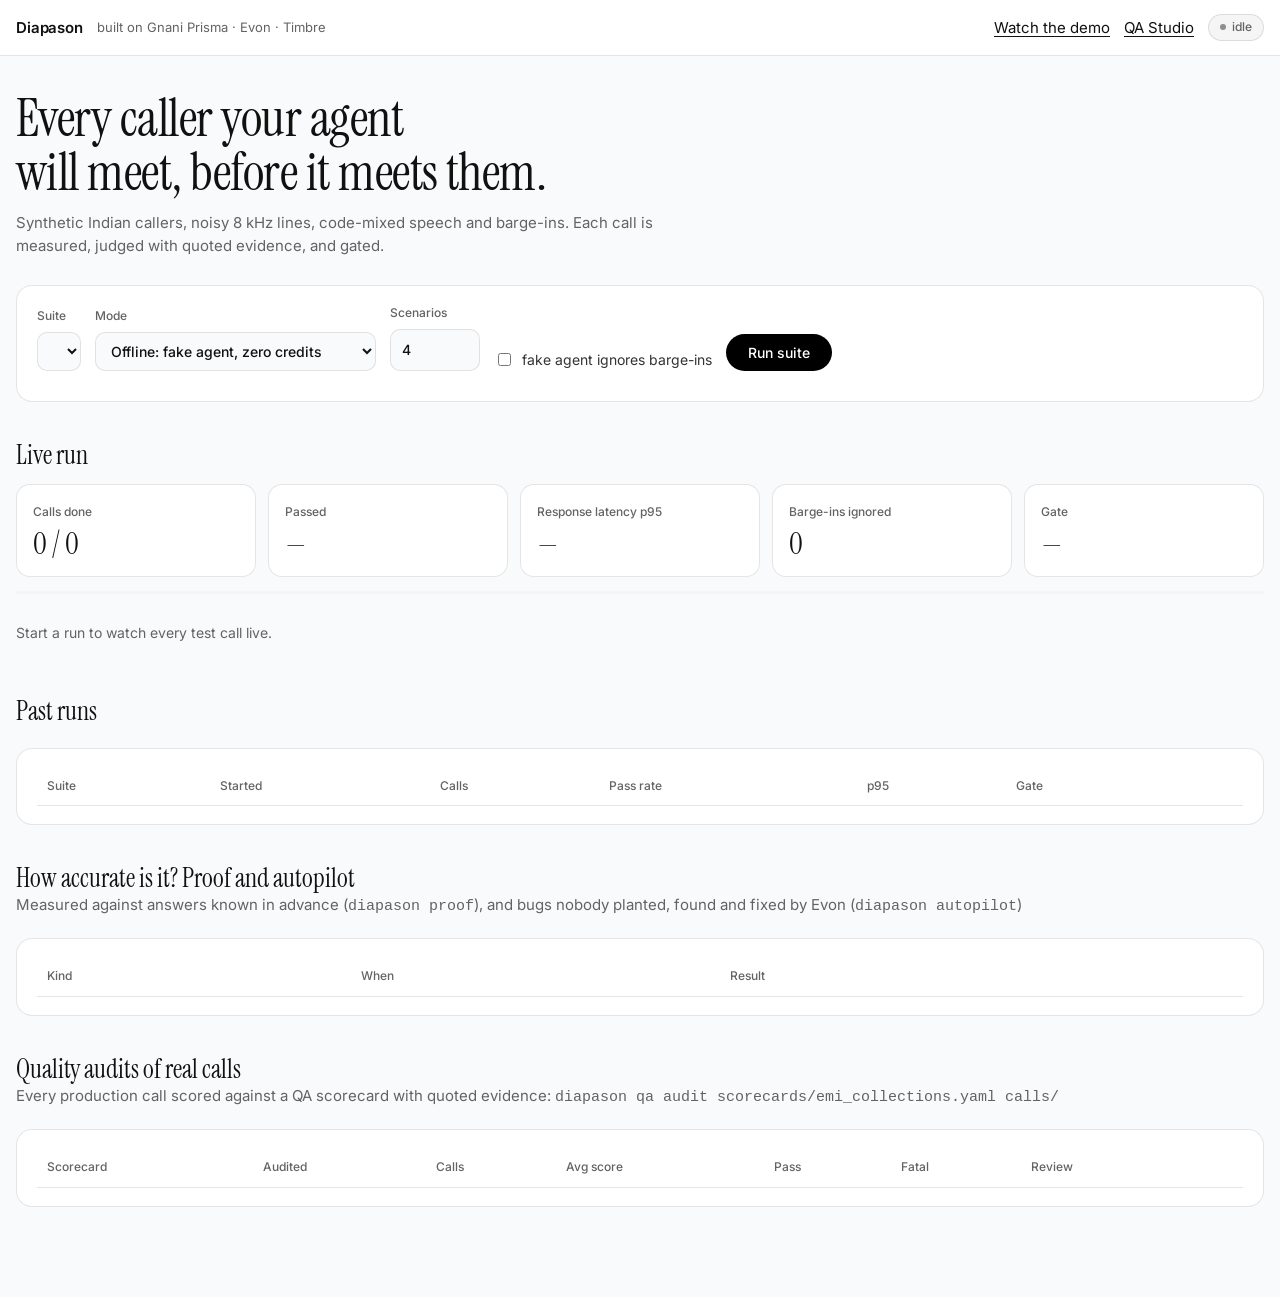
==== core/diapason/static/index.html @ 5086b67b "Rename the project to Diapason Bhool Bhulaiya was a Bollywood film franchise, read as "maze of mista" ====
<!doctype html>
<html lang="en">
<head>
<meta charset="utf-8">
<meta name="viewport" content="width=device-width,initial-scale=1">
<title>Diapason</title>
<link rel="preconnect" href="https://fonts.googleapis.com">
<link rel="preconnect" href="https://fonts.gstatic.com" crossorigin>
<link href="https://fonts.googleapis.com/css2?family=Inter:wght@400;500;600&family=Instrument+Serif&display=swap" rel="stylesheet">
<style>
:root{--bg:#f9fafb;--fg:#111111;--text:#333333;--muted:#636363;--card:#ffffff;--soft:#f5f5f5;--line:rgba(0,0,0,.1);--ink:#000000;--ink-fg:#ffffff;
  --accent:#4169e1;--pass:#1f7a4d;--fail:#c2410c;--warn:#a16207;--caller:#eef2fd;--agent:#f5f5f5;--cream:#fcf7f2;
  --serif:"Instrument Serif",Georgia,"Times New Roman",serif;--sans:Inter,system-ui,-apple-system,"Segoe UI",sans-serif}
@media (prefers-color-scheme:dark){:root{--bg:#0b0b0c;--fg:#f4f4f5;--text:#d4d4d8;--muted:#9a9aa2;--card:#141416;--soft:#1c1c1f;--line:rgba(255,255,255,.1);
  --ink:#ffffff;--ink-fg:#000000;--accent:#7b96ff;--pass:#4ade80;--fail:#fb923c;--warn:#facc15;--caller:#1a2140;--agent:#1c1c1f;--cream:#1a1714}}
*{box-sizing:border-box}
[hidden]{display:none!important}
body{margin:0;background:var(--bg);color:var(--text);font:15px/1.55 var(--sans);-webkit-font-smoothing:antialiased}
.topbar{border-bottom:1px solid var(--line);background:var(--card)}
.topbar .in{max-width:1280px;margin:0 auto;padding:14px 16px;display:flex;align-items:center;gap:14px;flex-wrap:wrap}
.brand{font:500 15px var(--sans);color:var(--fg);letter-spacing:-.01em}.brand b{font-weight:600}
.built{font-size:13px;color:var(--muted)}.spacer{flex:1}
.hero{max-width:1280px;margin:0 auto;padding:36px 16px 8px}
.hero h1{font:400 clamp(32px,5vw,52px)/1.05 var(--serif);color:var(--fg);margin:0;letter-spacing:-.01em}
.hero p{margin:10px 0 0;color:var(--muted);max-width:640px}
.pill{display:inline-flex;align-items:center;gap:6px;padding:3px 11px;border-radius:999px;font-size:12px;font-weight:500;background:var(--soft);color:var(--muted);border:1px solid var(--line)}
.pill::before{content:"";width:6px;height:6px;border-radius:50%;background:currentColor;opacity:.7}
.pill.on{color:var(--accent)}.pill.pass{color:var(--pass)}.pill.fail{color:var(--fail)}
main{max-width:1280px;margin:0 auto;padding:0 16px 72px}
.panel{background:var(--card);border:1px solid var(--line);border-radius:16px;padding:18px 20px;margin:20px 0}
.controls{display:flex;flex-wrap:wrap;gap:14px;align-items:end}
label{display:flex;flex-direction:column;font-size:12px;font-weight:500;color:var(--muted);gap:6px}
select,input{font:inherit;font-size:14px;color:var(--fg);background:var(--bg);border:1px solid var(--line);border-radius:10px;padding:9px 11px;min-width:0}
select:focus,input:focus{outline:2px solid var(--accent);outline-offset:1px}
input[type=number]{width:90px}input[type=text]{width:230px}
button{font:500 14px var(--sans);border:0;border-radius:999px;padding:10px 22px;background:var(--ink);color:var(--ink-fg);cursor:pointer;transition:opacity .15s}
button:hover{opacity:.85}button:disabled{opacity:.35;cursor:default}
.check{flex-direction:row;align-items:center;gap:8px;font-size:14px;color:var(--text);font-weight:400}
.est{font-size:13px;color:var(--muted);margin-top:12px}
.section-title{font:400 26px var(--serif);color:var(--fg);margin:36px 0 4px}
.kpis{display:grid;grid-template-columns:repeat(auto-fit,minmax(150px,1fr));gap:12px;margin-top:12px}
.kpi{background:var(--card);border:1px solid var(--line);border-radius:14px;padding:14px 16px}
.kpi span{font-size:12px;color:var(--muted);font-weight:500}.kpi b{display:block;font:400 30px/1.2 var(--serif);color:var(--fg);margin-top:4px}
.bar{height:3px;background:var(--soft);border-radius:999px;overflow:hidden;margin-top:14px}.bar i{display:block;height:100%;width:0;background:var(--ink);transition:width .3s}
.grid{display:grid;grid-template-columns:repeat(auto-fill,minmax(min(100%,340px),1fr));gap:14px;margin-top:14px}
.call{background:var(--card);border:1px solid var(--line);border-radius:16px;display:flex;flex-direction:column;max-height:480px;overflow:hidden}
.call.pass{box-shadow:inset 0 3px 0 var(--pass)}.call.fail{box-shadow:inset 0 3px 0 var(--fail)}
.call .head{padding:12px 14px;border-bottom:1px solid var(--line)}
.call .title{display:flex;justify-content:space-between;align-items:center;gap:8px;font-weight:600;font-size:13px;color:var(--fg);word-break:break-word}
.chips{display:flex;flex-wrap:wrap;gap:5px;margin-top:8px}.chip{font-size:11px;padding:2px 9px;border-radius:999px;background:var(--soft);color:var(--muted);border:1px solid var(--line)}
.feed{padding:10px 14px;overflow-y:auto;flex:1;display:flex;flex-direction:column;gap:7px}
.msg{max-width:88%;padding:8px 11px;border-radius:14px;font-size:14px;color:var(--fg)}
.msg.caller{align-self:flex-end;background:var(--caller);border-bottom-right-radius:4px}.msg.agent{align-self:flex-start;background:var(--agent);border-bottom-left-radius:4px}
.msg .meta{display:block;font-size:11px;color:var(--muted);margin-bottom:2px}
.lat{font-weight:600}.lat.slow{color:var(--fail)}.lat.ok{color:var(--pass)}
.note{align-self:center;font-size:12px;color:var(--muted);background:var(--soft);padding:2px 10px;border-radius:999px}.note.warn{color:var(--warn)}
.foot{padding:10px 14px;border-top:1px solid var(--line);font-size:13px;background:var(--cream)}.foot .fail{color:var(--fail)}
table{width:100%;border-collapse:collapse}th,td{text-align:left;padding:10px;border-bottom:1px solid var(--line);font-size:14px}
th{color:var(--muted);font-weight:500;font-size:12px}td{color:var(--text)}tr:last-child td{border-bottom:0}
a{color:var(--fg);text-underline-offset:3px}.scroll{overflow-x:auto}.empty{color:var(--muted);font-size:14px}
@media (max-width:560px){input[type=text]{width:100%}.controls>*{flex:1 1 140px}.controls button{flex-basis:100%}}
</style>
</head>
<body>
<div class="topbar"><div class="in"><span class="brand"><b>Diapason</b></span><span class="built">built on Gnani Prisma · Evon · Timbre</span><span class="spacer"></span><a href="/watch">Watch the demo</a><a href="/studio">QA Studio</a><span id="status" class="pill">idle</span></div></div>
<section class="hero"><h1>Every caller your agent<br>will meet, before it meets them.</h1>
<p>Synthetic Indian callers, noisy 8 kHz lines, code-mixed speech and barge-ins. Each call is measured, judged with quoted evidence, and gated.</p></section>
<main>
  <section class="panel">
    <div class="controls">
      <label>Suite<select id="suite"></select></label>
      <label>Mode<select id="mode"><option value="offline">Offline: fake agent, zero credits</option><option value="live">Live: Gnani Prisma + Evon + Timbre</option></select></label>
      <label>Scenarios<input id="limit" type="number" min="1" value="4"></label>
      <label id="urlWrap" hidden>Agent URL<input id="url" type="text" placeholder="ws://127.0.0.1:8765"></label>
      <label class="budget" hidden>TTS chars budget<input id="ttsCap" type="number" min="1" value="400"></label>
      <label class="budget" hidden>STT seconds budget<input id="sttCap" type="number" min="1" value="60"></label>
      <label class="check" id="stubWrap"><input id="stubborn" type="checkbox"> fake agent ignores barge-ins</label>
      <button id="run">Run suite</button>
    </div>
    <div class="est" id="est"></div>
  </section>

  <h2 class="section-title">Live run</h2>
  <section class="kpis">
    <div class="kpi"><span>Calls done</span><b id="kDone">0 / 0</b></div>
    <div class="kpi"><span>Passed</span><b id="kPass">—</b></div>
    <div class="kpi"><span>Response latency p95</span><b id="kP95">—</b></div>
    <div class="kpi"><span>Barge-ins ignored</span><b id="kBarge">0</b></div>
    <div class="kpi"><span>Gate</span><b id="kGate">—</b></div>
  </section>
  <div class="bar"><i id="prog"></i></div>

  <div class="grid" id="calls"><p class="empty">Start a run to watch every test call live.</p></div>

  <h2 class="section-title">Past runs</h2>
  <section class="panel">
    <div class="scroll"><table><thead><tr><th>Suite</th><th>Started</th><th>Calls</th><th>Pass rate</th><th>p95</th><th>Gate</th><th></th></tr></thead><tbody id="runs"></tbody></table></div>
  </section>

  <h2 class="section-title">How accurate is it? Proof and autopilot</h2>
  <p style="color:var(--muted);margin:-6px 0 12px">Measured against answers known in advance (<code>diapason proof</code>), and bugs nobody planted, found and fixed by Evon (<code>diapason autopilot</code>)</p>
  <section class="panel">
    <div class="scroll"><table><thead><tr><th>Kind</th><th>When</th><th>Result</th><th></th></tr></thead><tbody id="proofs"></tbody></table></div>
  </section>

  <h2 class="section-title">Quality audits of real calls</h2>
  <p style="color:var(--muted);margin:-6px 0 12px">Every production call scored against a QA scorecard with quoted evidence: <code>diapason qa audit scorecards/emi_collections.yaml calls/</code></p>
  <section class="panel">
    <div class="scroll"><table><thead><tr><th>Scorecard</th><th>Audited</th><th>Calls</th><th>Avg score</th><th>Pass</th><th>Fatal</th><th>Review</th><th></th></tr></thead><tbody id="audits"></tbody></table></div>
  </section>
</main>
<script>
const $ = (id) => document.getElementById(id);
const esc = (s) => String(s ?? "").replace(/[&<>"]/g, (c) => ({"&":"&amp;","<":"&lt;",">":"&gt;",'"':"&quot;"}[c]));
const SLOW = 2.5;
let total = 0, done = 0, passed = 0, latencies = [], ignored = 0;
const calls = new Map();
let suites = [];

async function loadSuites() {
  suites = await (await fetch("/api/suites")).json();
  $("suite").innerHTML = suites.map((s) => `<option value="${esc(s.file)}">${esc(s.name || s.file)}${s.error ? " (invalid)" : ` · ${s.scenarios} scenarios`}</option>`).join("");
  showEstimate();
}
function showEstimate() {
  const s = suites.find((x) => x.file === $("suite").value);
  if (!s) return;
  if (s.error) { $("est").textContent = "Invalid suite: " + s.error; return; }
  const n = Math.min(+$("limit").value || s.scenarios, s.scenarios), f = n / s.scenarios, e = s.estimate;
  $("est").textContent = $("mode").value === "offline"
    ? `${n * s.runs_per_scenario} calls against a scripted fake agent. No API credits used.`
    : `Up to ${n * s.runs_per_scenario} calls · ≤${Math.round(e.tts_chars_max * f)} TTS chars · ≤${Math.round(e.stt_seconds_max * f)}s STT · ≤${Math.round(e.evon_calls_max * f)} Evon calls (cached TTS is free on re-runs)`;
}
async function loadRuns() {
  const runs = await (await fetch("/api/runs")).json();
  $("runs").innerHTML = runs.length ? runs.map((r) => `<tr><td>${esc(r.suite)}</td><td>${esc(r.started_at)}</td><td>${r.calls}</td>
    <td>${Math.round(r.pass_rate * 100)}%</td><td>${r.latency_p95_s ?? "—"}s</td>
    <td><span class="pill ${r.gate_passed ? "pass" : "fail"}">${r.gate_passed ? "passed" : "failed"}</span></td>
    <td><a href="/runs/${encodeURIComponent(r.dir)}/report" target="_blank">report</a></td></tr>`).join("")
    : `<tr><td colspan="7" class="empty">No runs yet.</td></tr>`;
}
async function loadAudits() {
  const qa = await (await fetch("/api/qa")).json();
  const pct = (x) => x == null ? "—" : `${Math.round(x * 100)}%`;
  $("audits").innerHTML = qa.length ? qa.map((q) => `<tr><td>${esc(q.scorecard)}</td><td>${esc(q.generated)}</td><td>${q.calls}</td>
    <td>${q.avg_score ?? "—"}</td><td>${pct(q.pass_rate)}</td><td>${pct(q.fatal_rate)}</td><td>${q.review}</td>
    <td><a href="/runs/${encodeURIComponent(q.dir)}/qa" target="_blank">audit</a></td></tr>`).join("")
    : `<tr><td colspan="8" class="empty">No audits yet.</td></tr>`;
}
async function loadProofs() {
  const ps = await (await fetch("/api/proof")).json();
  $("proofs").innerHTML = ps.length ? ps.map((p) => `<tr><td><span class="pill ${p.kind === "proof" ? "pass" : "fail"}">${esc(p.kind)}</span></td>
    <td>${esc(p.generated)}</td><td>${esc(p.headline)}</td>
    <td><a href="/runs/${encodeURIComponent(p.dir)}/${p.page}" target="_blank">open</a></td></tr>`).join("")
    : `<tr><td colspan="4" class="empty">Run <code>diapason proof</code> or <code>diapason autopilot</code>.</td></tr>`;
}
function kpis() {
  $("kDone").textContent = `${done} / ${total}`;
  $("kPass").textContent = done ? `${Math.round(passed / done * 100)}%` : "—";
  const s = [...latencies].sort((a, b) => a - b);
  $("kP95").textContent = s.length ? `${s[Math.min(s.length - 1, Math.floor(0.95 * s.length))].toFixed(2)}s` : "—";
  $("kBarge").textContent = ignored;
  $("prog").style.width = total ? `${done / total * 100}%` : "0";
}
function card(e) {
  const key = `${e.scenario}#${e.run}`;
  let c = calls.get(key);
  if (c) return c;
  if (!calls.size) $("calls").innerHTML = "";
  const el = document.createElement("article");
  el.className = "call";
  el.innerHTML = `<div class="head"><div class="title"><span>${esc(e.scenario)} · run ${e.run}</span><span class="pill on" data-s>in call</span></div>
    <div class="chips">${[e.persona, e.behaviour, e.channel].filter(Boolean).map((x) => `<span class="chip">${esc(x)}</span>`).join("")}</div></div>
    <div class="feed"></div><div class="foot" hidden></div>`;
  $("calls").prepend(el);
  c = { el, feed: el.querySelector(".feed"), lastCallerEnd: null };
  calls.set(key, c);
  return c;
}
function add(c, html) { c.feed.insertAdjacentHTML("beforeend", html); c.feed.scrollTop = c.feed.scrollHeight; }

function onEvent(e) {
  switch (e.type) {
    case "suite_start":
      total = e.calls; done = passed = ignored = 0; latencies = []; calls.clear();
      $("calls").innerHTML = ""; $("kGate").textContent = "—"; $("status").className = "pill on"; $("status").textContent = "running"; $("run").disabled = true;
      break;
    case "call_start": card(e); break;
    case "turn": {
      const c = card(e);
      let meta = `${e.start.toFixed(1)}s`;
      if (e.speaker === "caller") c.lastCallerEnd = e.end;
      else if (c.lastCallerEnd !== null && e.start >= c.lastCallerEnd) {
        const l = e.start - c.lastCallerEnd;
        latencies.push(l);
        meta += ` · <span class="lat ${l > SLOW ? "slow" : "ok"}">replied in ${l.toFixed(2)}s</span>`;
        c.lastCallerEnd = null;
      }
      const tags = (e.tags || []).length ? ` · ${e.tags.map((t) => `&lt;${esc(t)}&gt;`).join(" ")}` : "";
      add(c, `<div class="msg ${e.speaker}"><span class="meta">${e.speaker}${e.kind === "interjection" ? " (barge-in)" : ""} · ${meta}${tags}</span>${esc(e.text)}</div>`);
      kpis();
      break;
    }
    case "barge_in_attempt": add(card(e), `<div class="note warn">⚡ caller cuts in at ${e.t.toFixed(1)}s</div>`); break;
    case "agent_clear": add(card(e), `<div class="note">agent stopped talking (yielded)</div>`); break;
    case "silence": add(card(e), `<div class="note">caller goes silent for ${e.seconds}s</div>`); break;
    case "disposition": add(card(e), `<div class="note">agent recorded: ${esc(JSON.stringify(e.data.slots || {}))}</div>`); break;
    case "call_end": { const c = card(e); c.el.querySelector("[data-s]").textContent = "judging"; add(c, `<div class="note">call ended: ${esc(e.reason)} · ${e.duration_s.toFixed(0)}s</div>`); break; }
    case "verdict": {
      const c = card(e); done++; if (e.passed) passed++;
      ignored += e.failures.filter((f) => /ignored \d+ of/.test(f)).length;
      c.el.classList.add(e.passed ? "pass" : "fail");
      const s = c.el.querySelector("[data-s]"); s.className = `pill ${e.passed ? "pass" : "fail"}`; s.textContent = e.passed ? "PASS" : "FAIL";
      const f = c.el.querySelector(".foot"); f.hidden = false;
      f.innerHTML = e.passed ? "All checks passed." : e.failures.map((x) => `<div class="fail">• ${esc(x)}</div>`).join("");
      kpis();
      break;
    }
    case "call_error": { const c = card(e); done++; c.el.classList.add("fail"); add(c, `<div class="note warn">error: ${esc(e.error)}</div>`); kpis(); break; }
    case "suite_end": {
      const g = $("kGate"); g.innerHTML = `<span class="pill ${e.gate_passed ? "pass" : "fail"}">${e.gate_passed ? "PASSED" : "FAILED"}</span>`;
      const dir = String(e.report).split(/[\\/]/).slice(-2, -1)[0];
      g.insertAdjacentHTML("beforeend", ` <a href="/runs/${encodeURIComponent(dir)}/report" target="_blank" style="font-size:14px">report</a>`);
      $("status").className = "pill"; $("status").textContent = "idle"; $("run").disabled = false; loadRuns();
      break;
    }
    case "suite_error": $("status").className = "pill fail"; $("status").textContent = "error"; $("run").disabled = false; alert(e.error); break;
  }
}
function connect() {
  const ws = new WebSocket(`${location.protocol === "https:" ? "wss" : "ws"}://${location.host}/api/live`);
  ws.onmessage = (m) => onEvent(JSON.parse(m.data));
  ws.onclose = () => setTimeout(connect, 1500);
}
$("mode").onchange = () => { const live = $("mode").value === "live"; $("urlWrap").hidden = !live; $("stubWrap").hidden = live; document.querySelectorAll(".budget").forEach((b) => { b.hidden = !live; }); showEstimate(); };
$("suite").onchange = showEstimate; $("limit").oninput = showEstimate;
$("run").onclick = async () => {
  const body = { suite: $("suite").value, mode: $("mode").value, limit: +$("limit").value || null, url: $("url").value || null, stubborn: $("stubborn").checked,
    max_tts_chars: +$("ttsCap").value || null, max_stt_seconds: +$("sttCap").value || null };
  const r = await fetch("/api/runs", { method: "POST", headers: { "Content-Type": "application/json" }, body: JSON.stringify(body) });
  if (!r.ok) alert((await r.json()).detail || "could not start");
};
fetch("/api/status").then((r) => r.json()).then((s) => { if (s.running) { $("status").className = "pill on"; $("status").textContent = "running"; $("run").disabled = true; } });
loadSuites(); loadRuns(); loadAudits(); loadProofs(); connect();
</script>
</body>
</html>
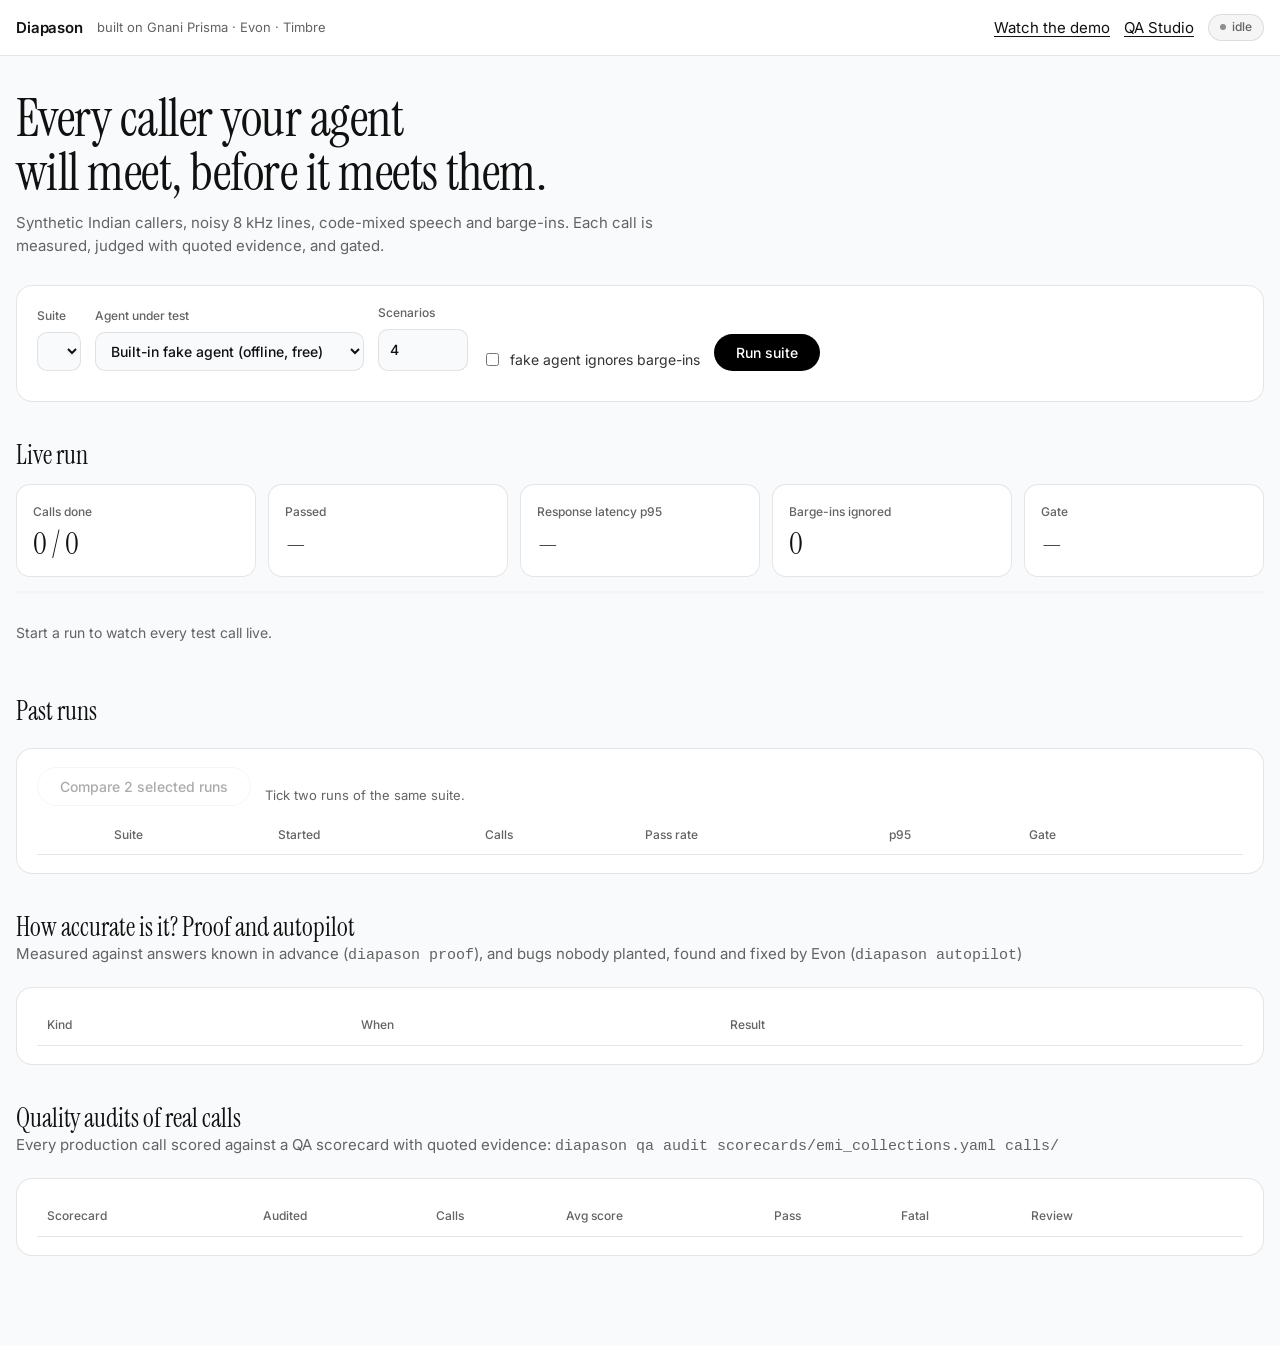
==== commit a3596c16: "Make the dashboard a product: explained failures, run compare, agent check - Every failure is explai" ====
--- a/core/diapason/static/index.html
+++ b/core/diapason/static/index.html
@@ -54,7 +54,16 @@
 .msg .meta{display:block;font-size:11px;color:var(--muted);margin-bottom:2px}
 .lat{font-weight:600}.lat.slow{color:var(--fail)}.lat.ok{color:var(--pass)}
 .note{align-self:center;font-size:12px;color:var(--muted);background:var(--soft);padding:2px 10px;border-radius:999px}.note.warn{color:var(--warn)}
-.foot{padding:10px 14px;border-top:1px solid var(--line);font-size:13px;background:var(--cream)}.foot .fail{color:var(--fail)}
+.foot{padding:10px 14px;border-top:1px solid var(--line);font-size:13px;background:var(--cream);max-height:220px;overflow-y:auto}.foot .fail{color:var(--fail)}
+.why{margin:0 0 8px}.why summary{cursor:pointer;list-style:none;display:flex;gap:8px;align-items:baseline;color:var(--fg);font-weight:500}
+.why summary::-webkit-details-marker{display:none}.why p{margin:4px 0 0 0;color:var(--muted)}.why q{color:var(--fg)}
+.sev{flex:none;font:600 10.5px var(--sans);letter-spacing:.04em;text-transform:uppercase;border-radius:6px;padding:1px 7px;border:1px solid currentColor}
+.sev.critical{color:var(--fail)}.sev.major{color:var(--warn)}.sev.minor,.sev.review{color:var(--muted)}
+.ok{color:var(--pass)}.bad{color:var(--fail)}.hint{font-size:13px;color:var(--muted);margin-top:10px}
+button.ghost{background:none;color:var(--fg);border:1px solid var(--line)}
+.cmp{display:grid;grid-template-columns:repeat(auto-fit,minmax(220px,1fr));gap:12px;margin-top:12px}
+.cmp h4{margin:0 0 6px;font-size:13px;color:var(--muted);font-weight:500}.cmp ul{margin:0;padding-left:18px;font-size:14px}
+.delta{font-weight:600}.delta.up{color:var(--pass)}.delta.down{color:var(--fail)}
 table{width:100%;border-collapse:collapse}th,td{text-align:left;padding:10px;border-bottom:1px solid var(--line);font-size:14px}
 th{color:var(--muted);font-weight:500;font-size:12px}td{color:var(--text)}tr:last-child td{border-bottom:0}
 a{color:var(--fg);text-underline-offset:3px}.scroll{overflow-x:auto}.empty{color:var(--muted);font-size:14px}
@@ -69,15 +78,23 @@
   <section class="panel">
     <div class="controls">
       <label>Suite<select id="suite"></select></label>
-      <label>Mode<select id="mode"><option value="offline">Offline: fake agent, zero credits</option><option value="live">Live: Gnani Prisma + Evon + Timbre</option></select></label>
+      <label>Agent under test<select id="mode">
+        <option value="offline">Built-in fake agent (offline, free)</option>
+        <option value="websocket">Your agent: Diapason websocket</option>
+        <option value="media_stream">Your agent: Twilio Media Streams</option></select></label>
       <label>Scenarios<input id="limit" type="number" min="1" value="4"></label>
-      <label id="urlWrap" hidden>Agent URL<input id="url" type="text" placeholder="ws://127.0.0.1:8765"></label>
+      <label id="urlWrap" hidden>Agent URL<input id="url" type="text" placeholder="wss://your-agent.example.com/stream"></label>
+      <button id="check" class="ghost" type="button" hidden>Check connection</button>
       <label class="budget" hidden>TTS chars budget<input id="ttsCap" type="number" min="1" value="400"></label>
       <label class="budget" hidden>STT seconds budget<input id="sttCap" type="number" min="1" value="60"></label>
       <label class="check" id="stubWrap"><input id="stubborn" type="checkbox"> fake agent ignores barge-ins</label>
       <button id="run">Run suite</button>
     </div>
     <div class="est" id="est"></div>
+    <div class="hint" id="checkOut" hidden></div>
+    <div class="hint" id="howto" hidden>Most voice stacks already speak <b>Twilio Media Streams</b> (it is how they take phone calls): paste that websocket URL.
+      Otherwise the Diapason protocol is four messages: a JSON <code>start</code>, binary PCM both ways, and optional <code>clear</code> / <code>hangup</code>.
+      Live calls use Timbre voices and Prisma ears, capped by the budgets above.</div>
   </section>
 
   <h2 class="section-title">Live run</h2>
@@ -94,7 +111,9 @@
 
   <h2 class="section-title">Past runs</h2>
   <section class="panel">
-    <div class="scroll"><table><thead><tr><th>Suite</th><th>Started</th><th>Calls</th><th>Pass rate</th><th>p95</th><th>Gate</th><th></th></tr></thead><tbody id="runs"></tbody></table></div>
+    <div class="controls" style="margin-bottom:10px"><button id="cmpBtn" class="ghost" disabled>Compare 2 selected runs</button><span class="hint" id="cmpHint" style="margin:0">Tick two runs of the same suite.</span></div>
+    <div class="scroll"><table><thead><tr><th></th><th>Suite</th><th>Started</th><th>Calls</th><th>Pass rate</th><th>p95</th><th>Gate</th><th></th></tr></thead><tbody id="runs"></tbody></table></div>
+    <div id="cmpOut" hidden></div>
   </section>
 
   <h2 class="section-title">How accurate is it? Proof and autopilot</h2>
@@ -129,15 +148,46 @@
   const n = Math.min(+$("limit").value || s.scenarios, s.scenarios), f = n / s.scenarios, e = s.estimate;
   $("est").textContent = $("mode").value === "offline"
     ? `${n * s.runs_per_scenario} calls against a scripted fake agent. No API credits used.`
-    : `Up to ${n * s.runs_per_scenario} calls · ≤${Math.round(e.tts_chars_max * f)} TTS chars · ≤${Math.round(e.stt_seconds_max * f)}s STT · ≤${Math.round(e.evon_calls_max * f)} Evon calls (cached TTS is free on re-runs)`;
+    : (() => {
+        // the run stops at whichever comes first: the suite's own maximum or the budgets set here
+        const tts = Math.min(e.tts_chars_max * f, +$("ttsCap").value || Infinity), stt = Math.min(e.stt_seconds_max * f, +$("sttCap").value || Infinity);
+        return `Up to ${n * s.runs_per_scenario} live calls · at most ≈${(tts / 555 + stt / 180).toFixed(1)} Gnani credits (≤${Math.round(tts)} TTS chars, ≤${Math.round(stt)} s STT; `
+          + `the suite could use ≈${(e.credits_max * f).toFixed(1)} uncapped) · repeated caller lines are cached and free`;
+      })();
 }
 async function loadRuns() {
   const runs = await (await fetch("/api/runs")).json();
-  $("runs").innerHTML = runs.length ? runs.map((r) => `<tr><td>${esc(r.suite)}</td><td>${esc(r.started_at)}</td><td>${r.calls}</td>
+  $("runs").innerHTML = runs.length ? runs.map((r) => `<tr><td><input type="checkbox" class="pick" value="${esc(r.dir)}" data-suite="${esc(r.suite)}" data-at="${esc(r.started_at)}" aria-label="select run"></td><td>${esc(r.suite)}</td><td>${esc(r.started_at)}</td><td>${r.calls}</td>
     <td>${Math.round(r.pass_rate * 100)}%</td><td>${r.latency_p95_s ?? "—"}s</td>
     <td><span class="pill ${r.gate_passed ? "pass" : "fail"}">${r.gate_passed ? "passed" : "failed"}</span></td>
     <td><a href="/runs/${encodeURIComponent(r.dir)}/report" target="_blank">report</a></td></tr>`).join("")
-    : `<tr><td colspan="7" class="empty">No runs yet.</td></tr>`;
+    : `<tr><td colspan="8" class="empty">No runs yet.</td></tr>`;
+  document.querySelectorAll(".pick").forEach((b) => { b.onchange = pickChanged; });
+}
+function pickChanged() {
+  const picked = [...document.querySelectorAll(".pick:checked")];
+  const same = picked.length === 2 && picked[0].dataset.suite === picked[1].dataset.suite;
+  $("cmpBtn").disabled = !same;
+  $("cmpHint").textContent = picked.length === 2 && !same ? "Those runs are of different suites." : "Tick two runs of the same suite.";
+}
+async function compare() {
+  const [x, y] = [...document.querySelectorAll(".pick:checked")].sort((p, q) => p.dataset.at.localeCompare(q.dataset.at)).map((b) => b.value);
+  const r = await fetch(`/api/compare?a=${encodeURIComponent(x)}&b=${encodeURIComponent(y)}`);
+  const d = await r.json(), out = $("cmpOut"); out.hidden = false;
+  if (!r.ok) { out.innerHTML = `<p class="bad">${esc(d.detail)}</p>`; return; }
+  const pr = (v) => `${Math.round(v * 100)}%`, dp = d.pass_rate_after - d.pass_rate_before;
+  const group = (st) => d.changes.filter((c) => st.includes(c.status));
+  const li = (c) => `<li>${esc(human(c.scenario_id))}${c.explained.length ? `: ${c.explained.map((e) => esc(e.name)).join(", ")}` : ""}</li>`;
+  const col = (title, cs, cls) => `<div><h4>${title} (${cs.length})</h4>${cs.length ? `<ul class="${cls}">${cs.map(li).join("")}</ul>` : `<p class="empty">none</p>`}</div>`;
+  out.innerHTML = `<h3 class="section-title" style="font-size:22px">${esc(d.before)} → ${esc(d.after)}</h3>
+    <p>Pass rate ${pr(d.pass_rate_before)} → ${pr(d.pass_rate_after)} <span class="delta ${dp >= 0 ? "up" : "down"}">${dp >= 0 ? "+" : ""}${Math.round(dp * 100)} pts</span>
+    · p95 ${d.p95_before ?? "—"}s → ${d.p95_after ?? "—"}s</p>
+    <div class="cmp">${col("Regressed", group(["regressed", "worsened"]), "bad")}${col("Fixed", group(["fixed", "improved"]), "ok")}${col("Still failing", group(["still_failing"]), "")}${col("Still passing", group(["still_passing"]), "ok")}</div>
+    ${d.criteria_delta.length ? `<p class="hint">Failures by check: ${d.criteria_delta.map((c) => `${esc(c.name)} <span class="delta ${c.delta < 0 ? "up" : "down"}">${c.delta > 0 ? "+" : ""}${c.delta}</span>`).join(" · ")}</p>` : ""}`;
+}
+function human(id) {
+  // ramesh_hinglish__interrupter__market -> Ramesh hinglish · interrupter · market
+  return String(id).split("__").map((p) => p.replace(/_/g, " ")).map((p, i) => i ? p : p.charAt(0).toUpperCase() + p.slice(1)).join(" · ");
 }
 async function loadAudits() {
   const qa = await (await fetch("/api/qa")).json();
@@ -169,7 +219,7 @@
   if (!calls.size) $("calls").innerHTML = "";
   const el = document.createElement("article");
   el.className = "call";
-  el.innerHTML = `<div class="head"><div class="title"><span>${esc(e.scenario)} · run ${e.run}</span><span class="pill on" data-s>in call</span></div>
+  el.innerHTML = `<div class="head"><div class="title"><span title="${esc(e.scenario)}">${esc(human(e.scenario))}${e.run ? ` · run ${e.run + 1}` : ""}</span><span class="pill on" data-s>in call</span></div>
     <div class="chips">${[e.persona, e.behaviour, e.channel].filter(Boolean).map((x) => `<span class="chip">${esc(x)}</span>`).join("")}</div></div>
     <div class="feed"></div><div class="foot" hidden></div>`;
   $("calls").prepend(el);
@@ -212,7 +262,11 @@
       c.el.classList.add(e.passed ? "pass" : "fail");
       const s = c.el.querySelector("[data-s]"); s.className = `pill ${e.passed ? "pass" : "fail"}`; s.textContent = e.passed ? "PASS" : "FAIL";
       const f = c.el.querySelector(".foot"); f.hidden = false;
-      f.innerHTML = e.passed ? "All checks passed." : e.failures.map((x) => `<div class="fail">• ${esc(x)}</div>`).join("");
+      f.innerHTML = e.passed ? `<span class="ok">All checks passed.</span>` : (e.details || []).length
+        ? e.details.map((x) => `<details class="why"><summary><span class="sev ${esc(x.severity)}">${esc(x.severity)}</span>${esc(x.name)}</summary>
+            ${x.quote ? `<p>Agent said: <q>${esc(x.quote)}</q></p>` : x.detail ? `<p>${esc(x.detail)}</p>` : ""}
+            <p><b>Why it matters:</b> ${esc(x.why)}</p><p><b>Fix:</b> ${esc(x.fix)}</p></details>`).join("")
+        : e.failures.map((x) => `<div class="fail">• ${esc(x)}</div>`).join("");
       kpis();
       break;
     }
@@ -232,10 +286,28 @@
   ws.onmessage = (m) => onEvent(JSON.parse(m.data));
   ws.onclose = () => setTimeout(connect, 1500);
 }
-$("mode").onchange = () => { const live = $("mode").value === "live"; $("urlWrap").hidden = !live; $("stubWrap").hidden = live; document.querySelectorAll(".budget").forEach((b) => { b.hidden = !live; }); showEstimate(); };
-$("suite").onchange = showEstimate; $("limit").oninput = showEstimate;
+$("mode").onchange = () => {
+  const live = $("mode").value !== "offline";
+  for (const id of ["urlWrap", "check", "howto"]) $(id).hidden = !live;
+  $("stubWrap").hidden = live; $("checkOut").hidden = true;
+  document.querySelectorAll(".budget").forEach((b) => { b.hidden = !live; });
+  showEstimate();
+};
+$("check").onclick = async () => {
+  const o = $("checkOut"); o.hidden = false; o.className = "hint"; o.textContent = "Calling the agent…";
+  const r = await (await fetch("/api/check-agent", { method: "POST", headers: { "Content-Type": "application/json" },
+    body: JSON.stringify({ url: $("url").value.trim(), target: $("mode").value }) })).json();
+  o.className = `hint ${r.ok ? "ok" : "bad"}`;
+  o.textContent = r.ok ? `Connected in ${r.connect_ms} ms${r.first_audio_ms ? ` · first audio after ${r.first_audio_ms} ms` : ""}: ${r.note}.`
+                       : `Could not ${r.stage === "url" ? "use that URL" : "connect"}: ${r.error}`;
+};
+$("cmpBtn").onclick = compare;
+$("suite").onchange = showEstimate; $("limit").oninput = showEstimate; $("ttsCap").oninput = showEstimate; $("sttCap").oninput = showEstimate;
 $("run").onclick = async () => {
-  const body = { suite: $("suite").value, mode: $("mode").value, limit: +$("limit").value || null, url: $("url").value || null, stubborn: $("stubborn").checked,
+  const live = $("mode").value !== "offline";
+  if (live && !$("url").value.trim()) { alert("Paste your agent's websocket URL first, and check the connection."); return; }
+  const body = { suite: $("suite").value, mode: live ? "live" : "offline", target: live ? $("mode").value : null,
+    limit: +$("limit").value || null, url: $("url").value.trim() || null, stubborn: $("stubborn").checked,
     max_tts_chars: +$("ttsCap").value || null, max_stt_seconds: +$("sttCap").value || null };
   const r = await fetch("/api/runs", { method: "POST", headers: { "Content-Type": "application/json" }, body: JSON.stringify(body) });
   if (!r.ok) alert((await r.json()).detail || "could not start");
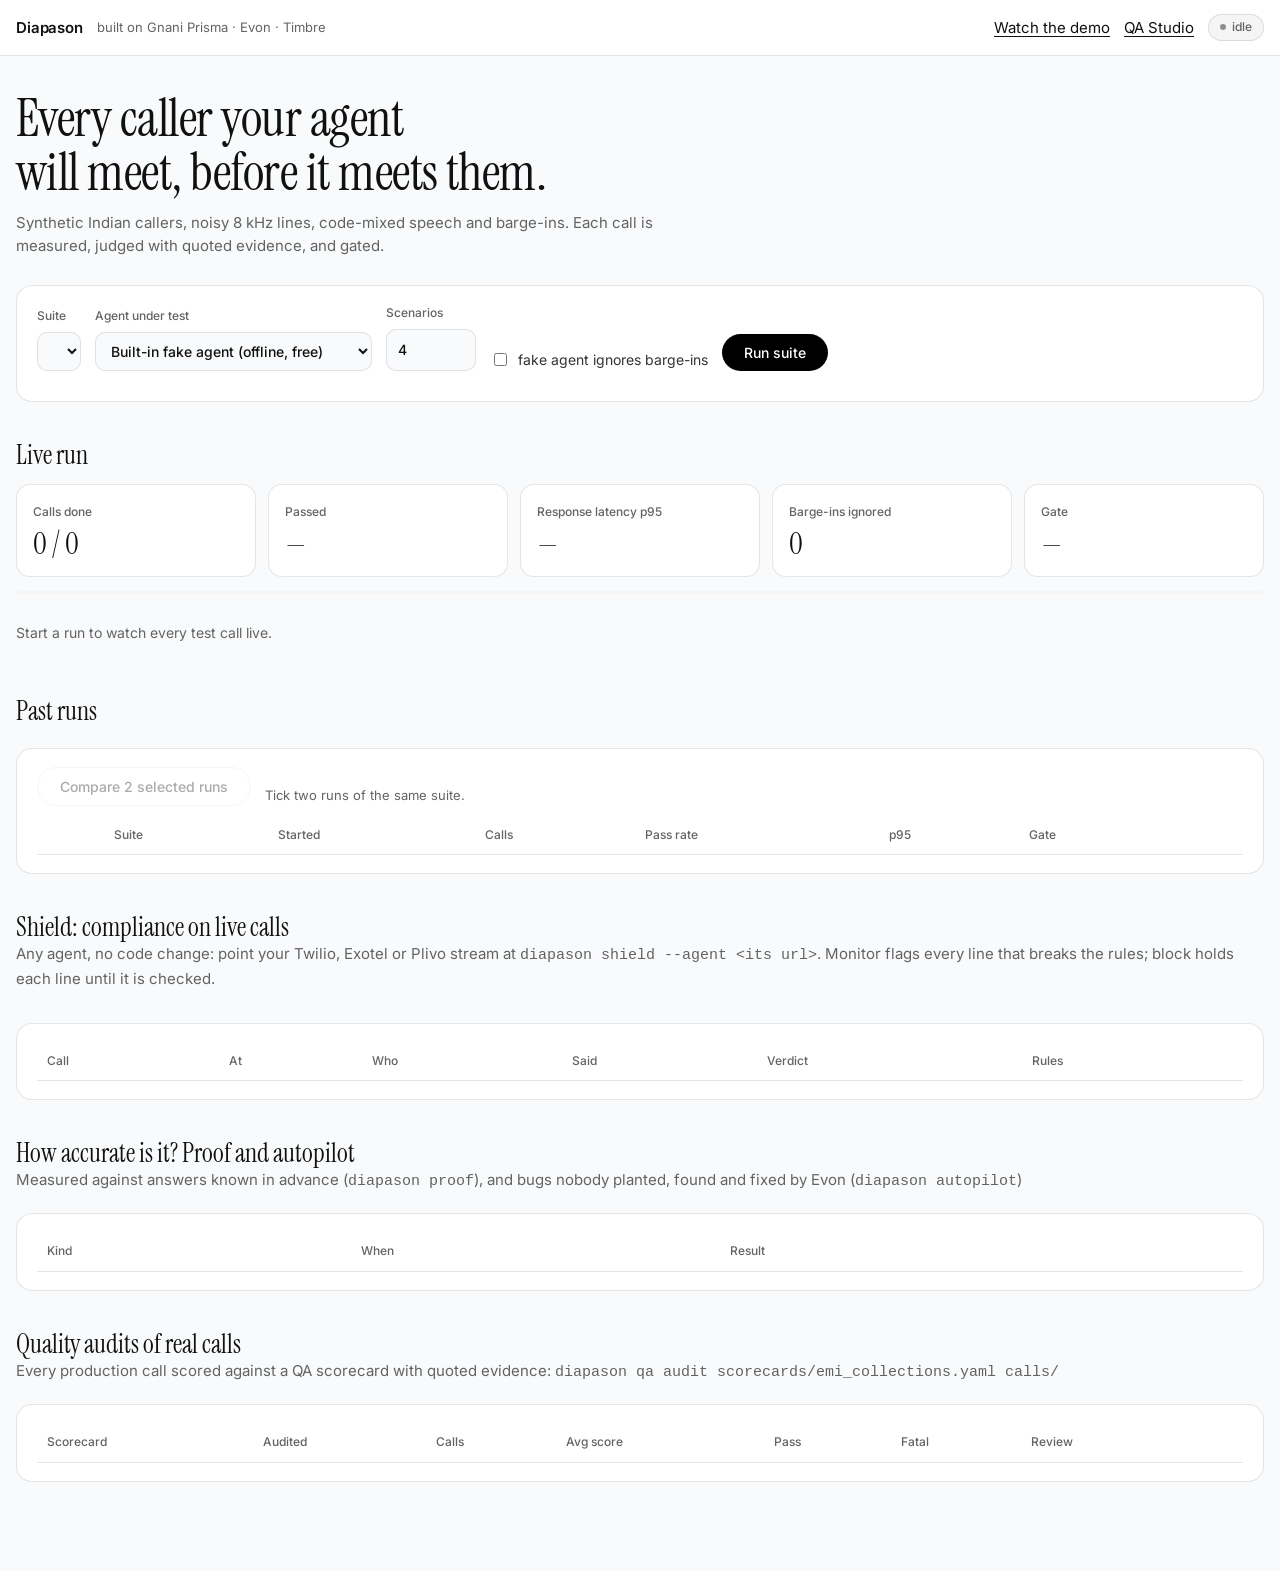
==== commit f4d7ed66: "Add Diapason Shield and Exotel / Plivo stream support - Shield (diapason shield): a compliance proxy" ====
--- a/core/diapason/static/index.html
+++ b/core/diapason/static/index.html
@@ -81,7 +81,9 @@
       <label>Agent under test<select id="mode">
         <option value="offline">Built-in fake agent (offline, free)</option>
         <option value="websocket">Your agent: Diapason websocket</option>
-        <option value="media_stream">Your agent: Twilio Media Streams</option></select></label>
+        <option value="media_stream">Your agent: Twilio Media Streams</option>
+        <option value="exotel">Your agent: Exotel voicebot stream</option>
+        <option value="plivo">Your agent: Plivo audio stream</option></select></label>
       <label>Scenarios<input id="limit" type="number" min="1" value="4"></label>
       <label id="urlWrap" hidden>Agent URL<input id="url" type="text" placeholder="wss://your-agent.example.com/stream"></label>
       <button id="check" class="ghost" type="button" hidden>Check connection</button>
@@ -92,7 +94,7 @@
     </div>
     <div class="est" id="est"></div>
     <div class="hint" id="checkOut" hidden></div>
-    <div class="hint" id="howto" hidden>Most voice stacks already speak <b>Twilio Media Streams</b> (it is how they take phone calls): paste that websocket URL.
+    <div class="hint" id="howto" hidden>Most voice stacks already take phone calls over a media stream: pick the platform yours runs on (<b>Twilio, Exotel or Plivo</b>) and paste that websocket URL.
       Otherwise the Diapason protocol is four messages: a JSON <code>start</code>, binary PCM both ways, and optional <code>clear</code> / <code>hangup</code>.
       Live calls use Timbre voices and Prisma ears, capped by the budgets above.</div>
   </section>
@@ -115,6 +117,13 @@
     <div class="scroll"><table><thead><tr><th></th><th>Suite</th><th>Started</th><th>Calls</th><th>Pass rate</th><th>p95</th><th>Gate</th><th></th></tr></thead><tbody id="runs"></tbody></table></div>
     <div id="cmpOut" hidden></div>
   </section>
+
+  <h2 class="section-title">Shield: compliance on live calls</h2>
+  <p style="color:var(--muted);margin:-6px 0 12px">Any agent, no code change: point your Twilio, Exotel or Plivo stream at <code>diapason shield --agent &lt;its url&gt;</code>.
+    Monitor flags every line that breaks the rules; block holds each line until it is checked.</p>
+  <section class="kpis" id="shieldKpis"></section>
+  <section class="panel"><div class="scroll"><table><thead><tr><th>Call</th><th>At</th><th>Who</th><th>Said</th><th>Verdict</th><th>Rules</th></tr></thead>
+    <tbody id="shield"></tbody></table></div></section>
 
   <h2 class="section-title">How accurate is it? Proof and autopilot</h2>
   <p style="color:var(--muted);margin:-6px 0 12px">Measured against answers known in advance (<code>diapason proof</code>), and bugs nobody planted, found and fixed by Evon (<code>diapason autopilot</code>)</p>
@@ -203,6 +212,18 @@
     <td>${esc(p.generated)}</td><td>${esc(p.headline)}</td>
     <td><a href="/runs/${encodeURIComponent(p.dir)}/${p.page}" target="_blank">open</a></td></tr>`).join("")
     : `<tr><td colspan="4" class="empty">Run <code>diapason proof</code> or <code>diapason autopilot</code>.</td></tr>`;
+}
+async function loadShield() {
+  const s = await (await fetch("/api/shield")).json();
+  const k = [["Calls watched", s.calls], ["Agent lines checked", s.utterances], ["Flagged", s.flagged], ["Blocked or replaced", s.blocked],
+             ["Hold per line (block, p50)", s.held_ms_p50 == null ? "—" : `${s.held_ms_p50} ms`]];
+  $("shieldKpis").innerHTML = k.map(([a, b]) => `<div class="kpi"><span>${a}</span><b>${b}</b></div>`).join("");
+  const ev = s.events.filter((e) => e.side === "agent" || e.verdict === "heard").slice(-40).reverse();
+  const cls = { ok: "pass", flagged: "fail", blocked: "fail", replaced: "on", heard: "" };
+  $("shield").innerHTML = ev.length ? ev.map((e) => `<tr><td>${esc(String(e.call).slice(-8))}</td><td>${e.t.toFixed(1)}s</td><td>${esc(e.side)}</td>
+    <td>${esc(e.text)}${e.said_instead ? `<br><span class="ok">→ ${esc(e.said_instead)}</span>` : ""}</td>
+    <td><span class="pill ${cls[e.verdict] || ""}">${esc(e.verdict)}</span></td><td>${(e.rules || []).map((r) => esc(r.rule.replace(/_/g, " "))).join(", ")}</td></tr>`).join("")
+    : `<tr><td colspan="6" class="empty">No live calls yet. Start <code>diapason shield</code> and send a call through it.</td></tr>`;
 }
 function kpis() {
   $("kDone").textContent = `${done} / ${total}`;
@@ -313,7 +334,8 @@
   if (!r.ok) alert((await r.json()).detail || "could not start");
 };
 fetch("/api/status").then((r) => r.json()).then((s) => { if (s.running) { $("status").className = "pill on"; $("status").textContent = "running"; $("run").disabled = true; } });
-loadSuites(); loadRuns(); loadAudits(); loadProofs(); connect();
+loadSuites(); loadRuns(); loadAudits(); loadProofs(); loadShield(); connect();
+setInterval(() => { if (!document.hidden) loadShield(); }, 3000);
 </script>
 </body>
 </html>
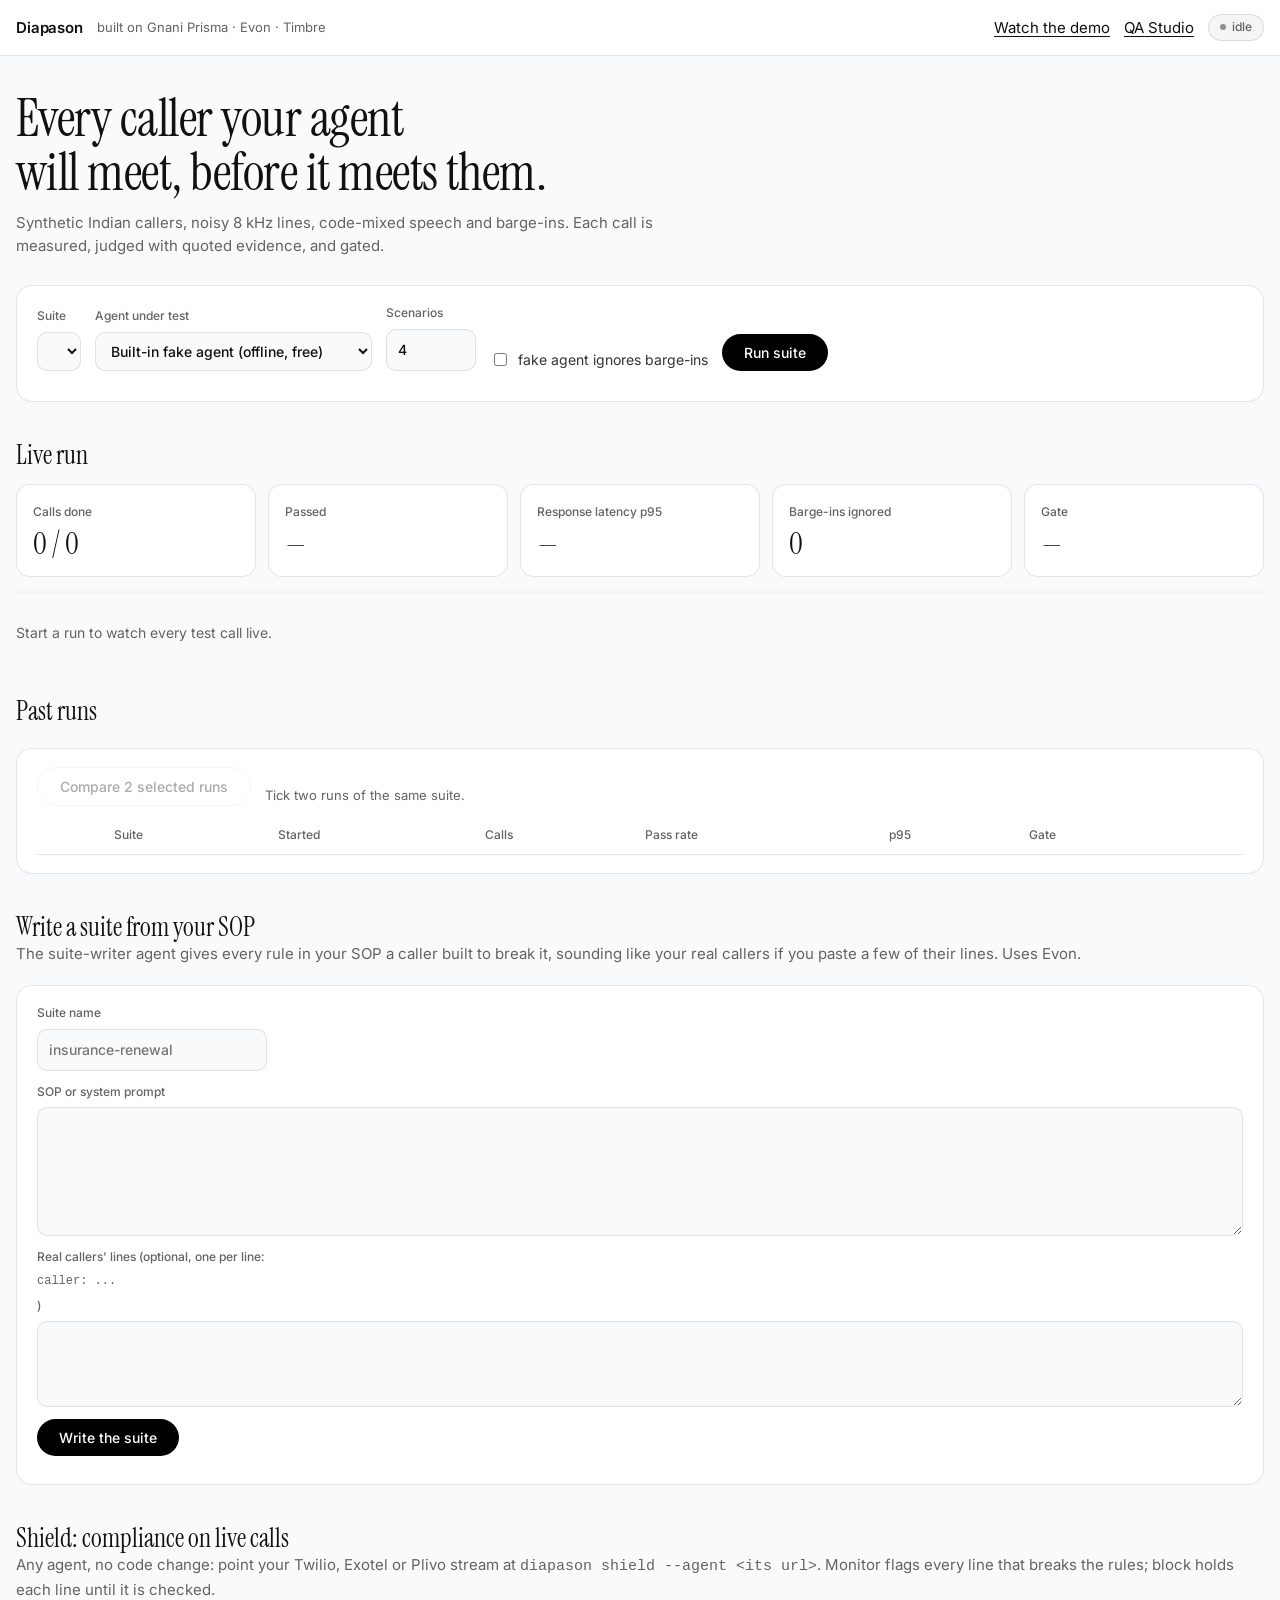
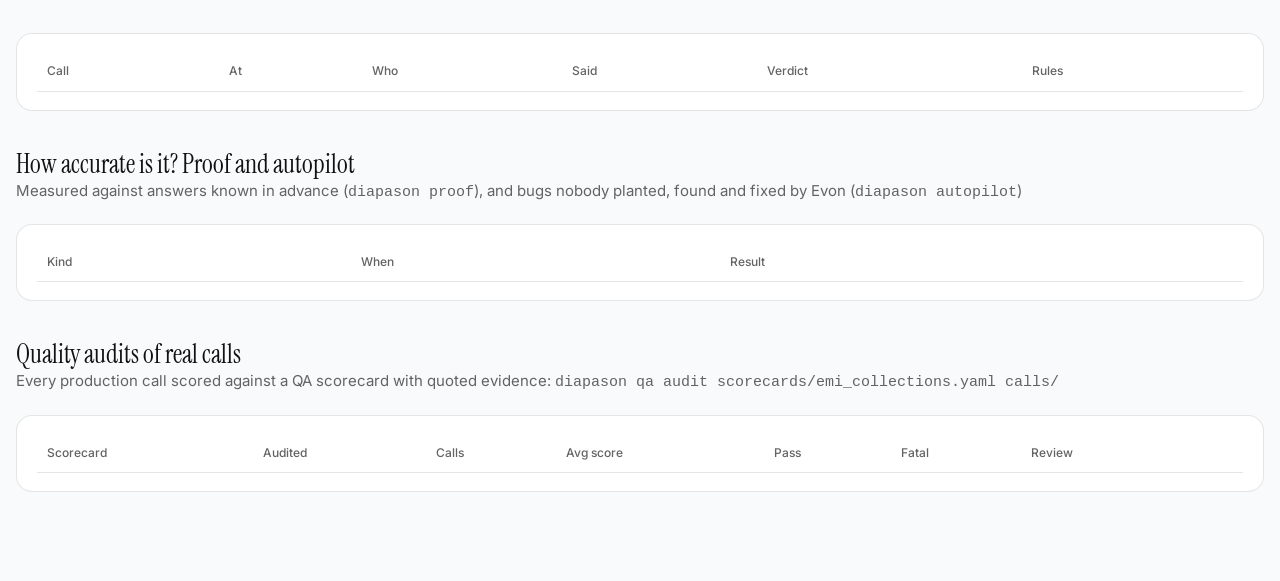
==== commit 4975ac44: "Add three agents: fix, suite writer, incidents - Fix agent (diapason fix, and "fix" on a past run in" ====
--- a/core/diapason/static/index.html
+++ b/core/diapason/static/index.html
@@ -116,12 +116,31 @@
     <div class="controls" style="margin-bottom:10px"><button id="cmpBtn" class="ghost" disabled>Compare 2 selected runs</button><span class="hint" id="cmpHint" style="margin:0">Tick two runs of the same suite.</span></div>
     <div class="scroll"><table><thead><tr><th></th><th>Suite</th><th>Started</th><th>Calls</th><th>Pass rate</th><th>p95</th><th>Gate</th><th></th></tr></thead><tbody id="runs"></tbody></table></div>
     <div id="cmpOut" hidden></div>
+    <div id="fixBox" class="panel" hidden style="margin:14px 0 0">
+      <b>Fix agent</b> <span class="hint" id="fixRun"></span>
+      <div class="controls" style="margin-top:10px">
+        <label>Prove fixes on<select id="fixAgent"><option value="">Nothing (list the lanes only, no credits)</option>
+          <option>v1</option><option>v2</option><option>v3</option><option>v4</option></select></label>
+        <button id="fixGo">Run the fix agent</button></div>
+      <div class="hint" id="fixOut"></div></div>
+  </section>
+
+  <h2 class="section-title">Write a suite from your SOP</h2>
+  <p style="color:var(--muted);margin:-6px 0 12px">The suite-writer agent gives every rule in your SOP a caller built to break it, sounding like your real callers if you paste a few of their lines. Uses Evon.</p>
+  <section class="panel">
+    <div class="controls"><label>Suite name<input id="wName" type="text" placeholder="insurance-renewal"></label></div>
+    <label style="margin-top:12px">SOP or system prompt<textarea id="wSop" rows="5" style="font:inherit;font-size:14px;color:var(--fg);background:var(--bg);border:1px solid var(--line);border-radius:10px;padding:9px 11px"></textarea></label>
+    <label style="margin-top:12px">Real callers' lines (optional, one per line: <code>caller: ...</code>)<textarea id="wLines" rows="3" style="font:inherit;font-size:14px;color:var(--fg);background:var(--bg);border:1px solid var(--line);border-radius:10px;padding:9px 11px"></textarea></label>
+    <div class="controls" style="margin-top:12px"><button id="wGo">Write the suite</button></div>
+    <div class="hint" id="wOut"></div>
   </section>
 
   <h2 class="section-title">Shield: compliance on live calls</h2>
   <p style="color:var(--muted);margin:-6px 0 12px">Any agent, no code change: point your Twilio, Exotel or Plivo stream at <code>diapason shield --agent &lt;its url&gt;</code>.
     Monitor flags every line that breaks the rules; block holds each line until it is checked.</p>
   <section class="kpis" id="shieldKpis"></section>
+  <section class="panel" id="incBox" hidden><b>Incidents</b> <span class="hint">grouped by the incident agent: <code>diapason incidents</code> also writes them up and turns each into a test</span>
+    <div class="scroll"><table><thead><tr><th>Severity</th><th>What</th><th>Calls</th><th>Lines</th><th>Stopped</th><th>Between</th></tr></thead><tbody id="inc"></tbody></table></div></section>
   <section class="panel"><div class="scroll"><table><thead><tr><th>Call</th><th>At</th><th>Who</th><th>Said</th><th>Verdict</th><th>Rules</th></tr></thead>
     <tbody id="shield"></tbody></table></div></section>
 
@@ -169,9 +188,10 @@
   $("runs").innerHTML = runs.length ? runs.map((r) => `<tr><td><input type="checkbox" class="pick" value="${esc(r.dir)}" data-suite="${esc(r.suite)}" data-at="${esc(r.started_at)}" aria-label="select run"></td><td>${esc(r.suite)}</td><td>${esc(r.started_at)}</td><td>${r.calls}</td>
     <td>${Math.round(r.pass_rate * 100)}%</td><td>${r.latency_p95_s ?? "—"}s</td>
     <td><span class="pill ${r.gate_passed ? "pass" : "fail"}">${r.gate_passed ? "passed" : "failed"}</span></td>
-    <td><a href="/runs/${encodeURIComponent(r.dir)}/report" target="_blank">report</a></td></tr>`).join("")
+    <td><a href="/runs/${encodeURIComponent(r.dir)}/report" target="_blank">report</a>${r.pass_rate < 1 ? ` · <a href="#" class="fixit" data-run="${esc(r.dir)}">fix</a>` : ""}</td></tr>`).join("")
     : `<tr><td colspan="8" class="empty">No runs yet.</td></tr>`;
   document.querySelectorAll(".pick").forEach((b) => { b.onchange = pickChanged; });
+  document.querySelectorAll(".fixit").forEach((a) => { a.onclick = (ev) => { ev.preventDefault(); openFix(a.dataset.run); }; });
 }
 function pickChanged() {
   const picked = [...document.querySelectorAll(".pick:checked")];
@@ -225,6 +245,38 @@
     <td><span class="pill ${cls[e.verdict] || ""}">${esc(e.verdict)}</span></td><td>${(e.rules || []).map((r) => esc(r.rule.replace(/_/g, " "))).join(", ")}</td></tr>`).join("")
     : `<tr><td colspan="6" class="empty">No live calls yet. Start <code>diapason shield</code> and send a call through it.</td></tr>`;
 }
+async function loadIncidents() {
+  const inc = await (await fetch("/api/incidents")).json();
+  $("incBox").hidden = !inc.length;
+  $("inc").innerHTML = inc.map((x) => `<tr><td><span class="sev ${esc(x.severity)}">${esc(x.severity)}</span></td><td>${esc(x.title)}<br><span class="hint">“${esc(x.quotes[0])}”</span></td>
+    <td>${x.calls.length}</td><td>${x.lines}</td><td>${x.prevented}</td><td>${esc(x.first)} → ${esc(x.last)}</td></tr>`).join("");
+}
+async function poll(job, out, done) {
+  for (;;) {
+    const j = await (await fetch(`/api/jobs/${job.id}`)).json();
+    if (j.status === "done") { done(j.result); return; }
+    if (j.status === "error") { out.className = "hint bad"; out.textContent = j.error; return; }
+    await new Promise((r) => setTimeout(r, 2000));
+  }
+}
+function openFix(run) { $("fixBox").hidden = false; $("fixBox").dataset.run = run; $("fixRun").textContent = `run ${run}`; $("fixOut").textContent = ""; $("fixBox").scrollIntoView({ block: "nearest" }); }
+$("fixGo").onclick = async () => {
+  const out = $("fixOut"); out.className = "hint"; out.textContent = $("fixAgent").value ? "Re-running the failed calls with each fix… (Evon)" : "Sorting the failures…";
+  const r = await fetch("/api/fix", { method: "POST", headers: { "Content-Type": "application/json" },
+    body: JSON.stringify({ run: $("fixBox").dataset.run, agent: $("fixAgent").value || null }) });
+  const j = await r.json(); if (!r.ok) { out.className = "hint bad"; out.textContent = j.detail; return; }
+  poll(j, out, (res) => { out.className = "hint ok";
+    out.innerHTML = `Lanes: ${Object.entries(res.lanes).map(([k, v]) => `${k} ${v}`).join(" · ")}<br>${(res.ship.length ? res.ship : [res.note]).map(esc).join("<br>")}<br><a href="${res.page}" target="_blank">open the fix plan</a>`; });
+};
+$("wGo").onclick = async () => {
+  const out = $("wOut"); out.className = "hint"; out.textContent = "Reading the SOP and designing a caller per rule… (Evon)";
+  const r = await fetch("/api/write-suite", { method: "POST", headers: { "Content-Type": "application/json" },
+    body: JSON.stringify({ name: $("wName").value, sop: $("wSop").value, transcripts: $("wLines").value }) });
+  const j = await r.json(); if (!r.ok) { out.className = "hint bad"; out.textContent = j.detail; return; }
+  poll(j, out, (res) => { out.className = "hint ok";
+    out.textContent = `${res.cases} attack cases for ${res.rules} rules${res.uncovered.length ? `; uncovered: ${res.uncovered.join(", ")}` : "; every rule covered"}. Saved as suites/${res.suite}.`;
+    loadSuites(); });
+};
 function kpis() {
   $("kDone").textContent = `${done} / ${total}`;
   $("kPass").textContent = done ? `${Math.round(passed / done * 100)}%` : "—";
@@ -335,7 +387,8 @@
 };
 fetch("/api/status").then((r) => r.json()).then((s) => { if (s.running) { $("status").className = "pill on"; $("status").textContent = "running"; $("run").disabled = true; } });
 loadSuites(); loadRuns(); loadAudits(); loadProofs(); loadShield(); connect();
-setInterval(() => { if (!document.hidden) loadShield(); }, 3000);
+loadIncidents();
+setInterval(() => { if (!document.hidden) { loadShield(); loadIncidents(); } }, 3000);
 </script>
 </body>
 </html>
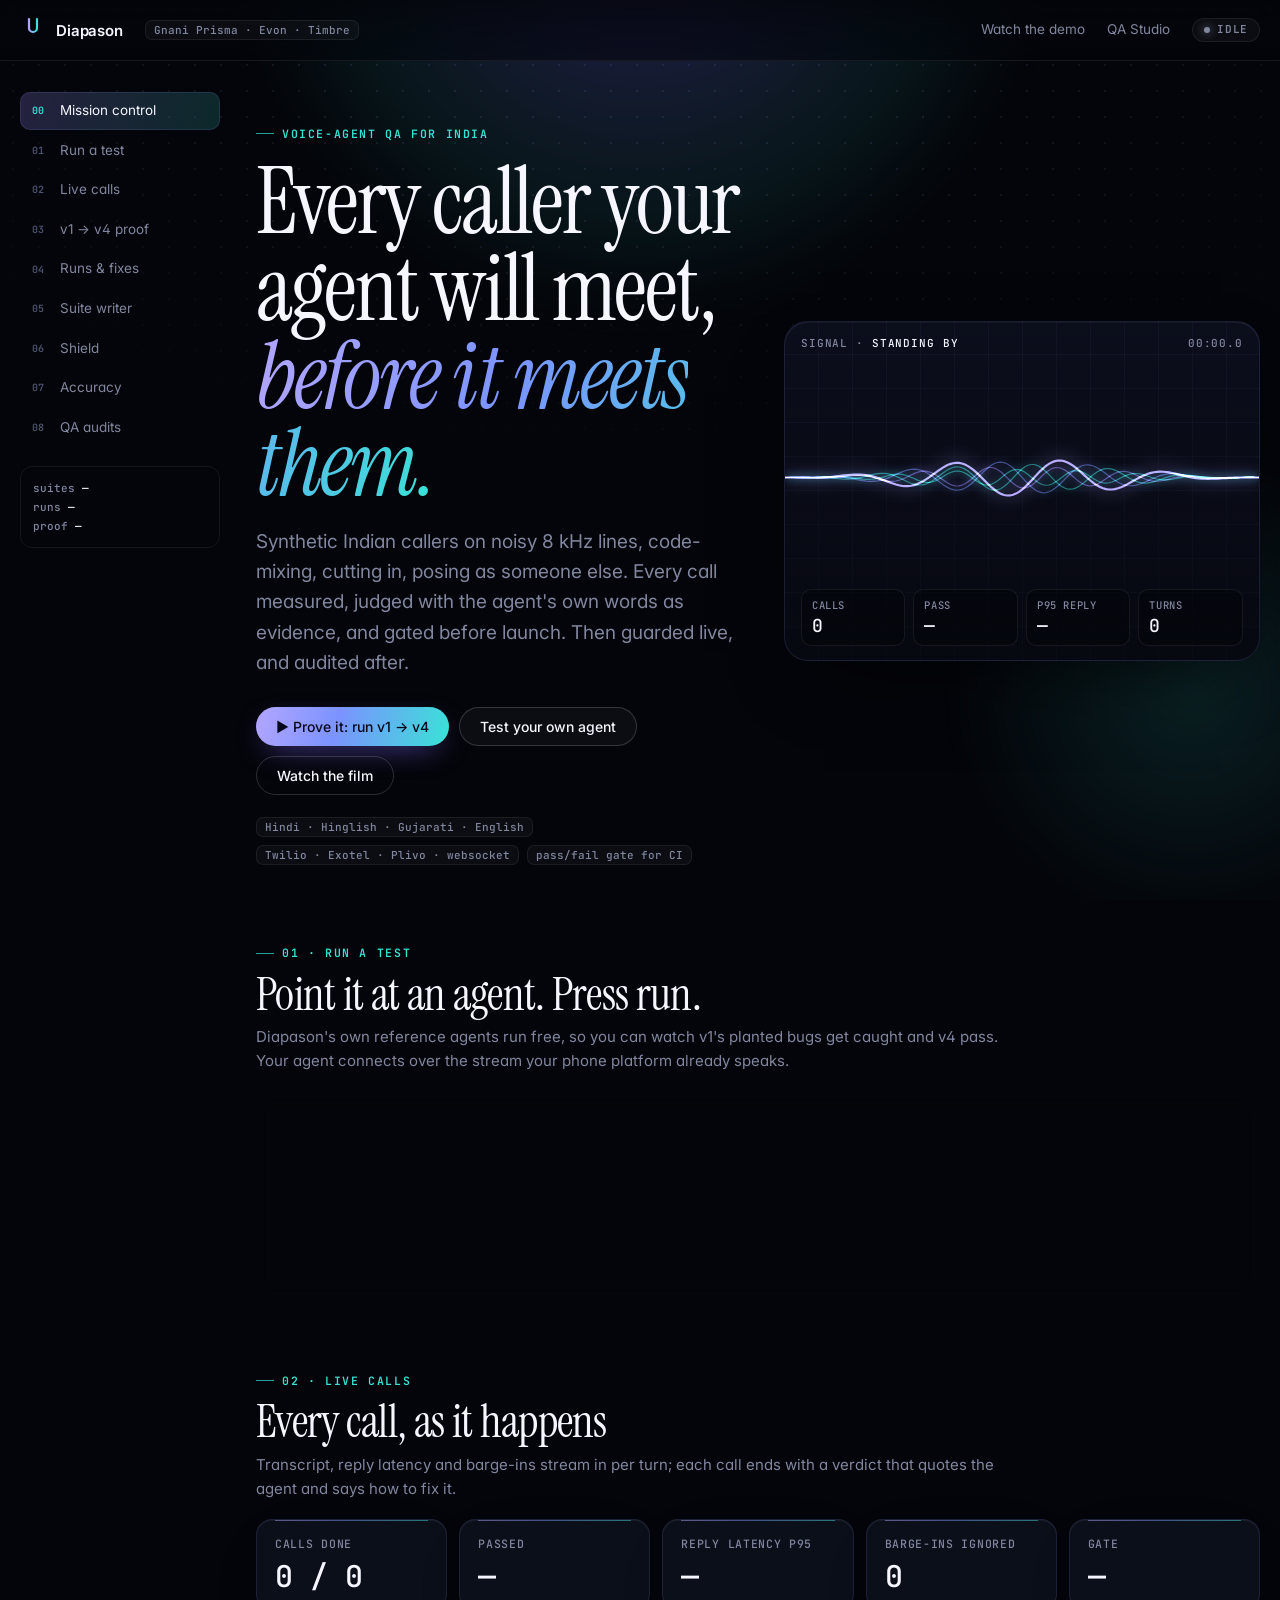
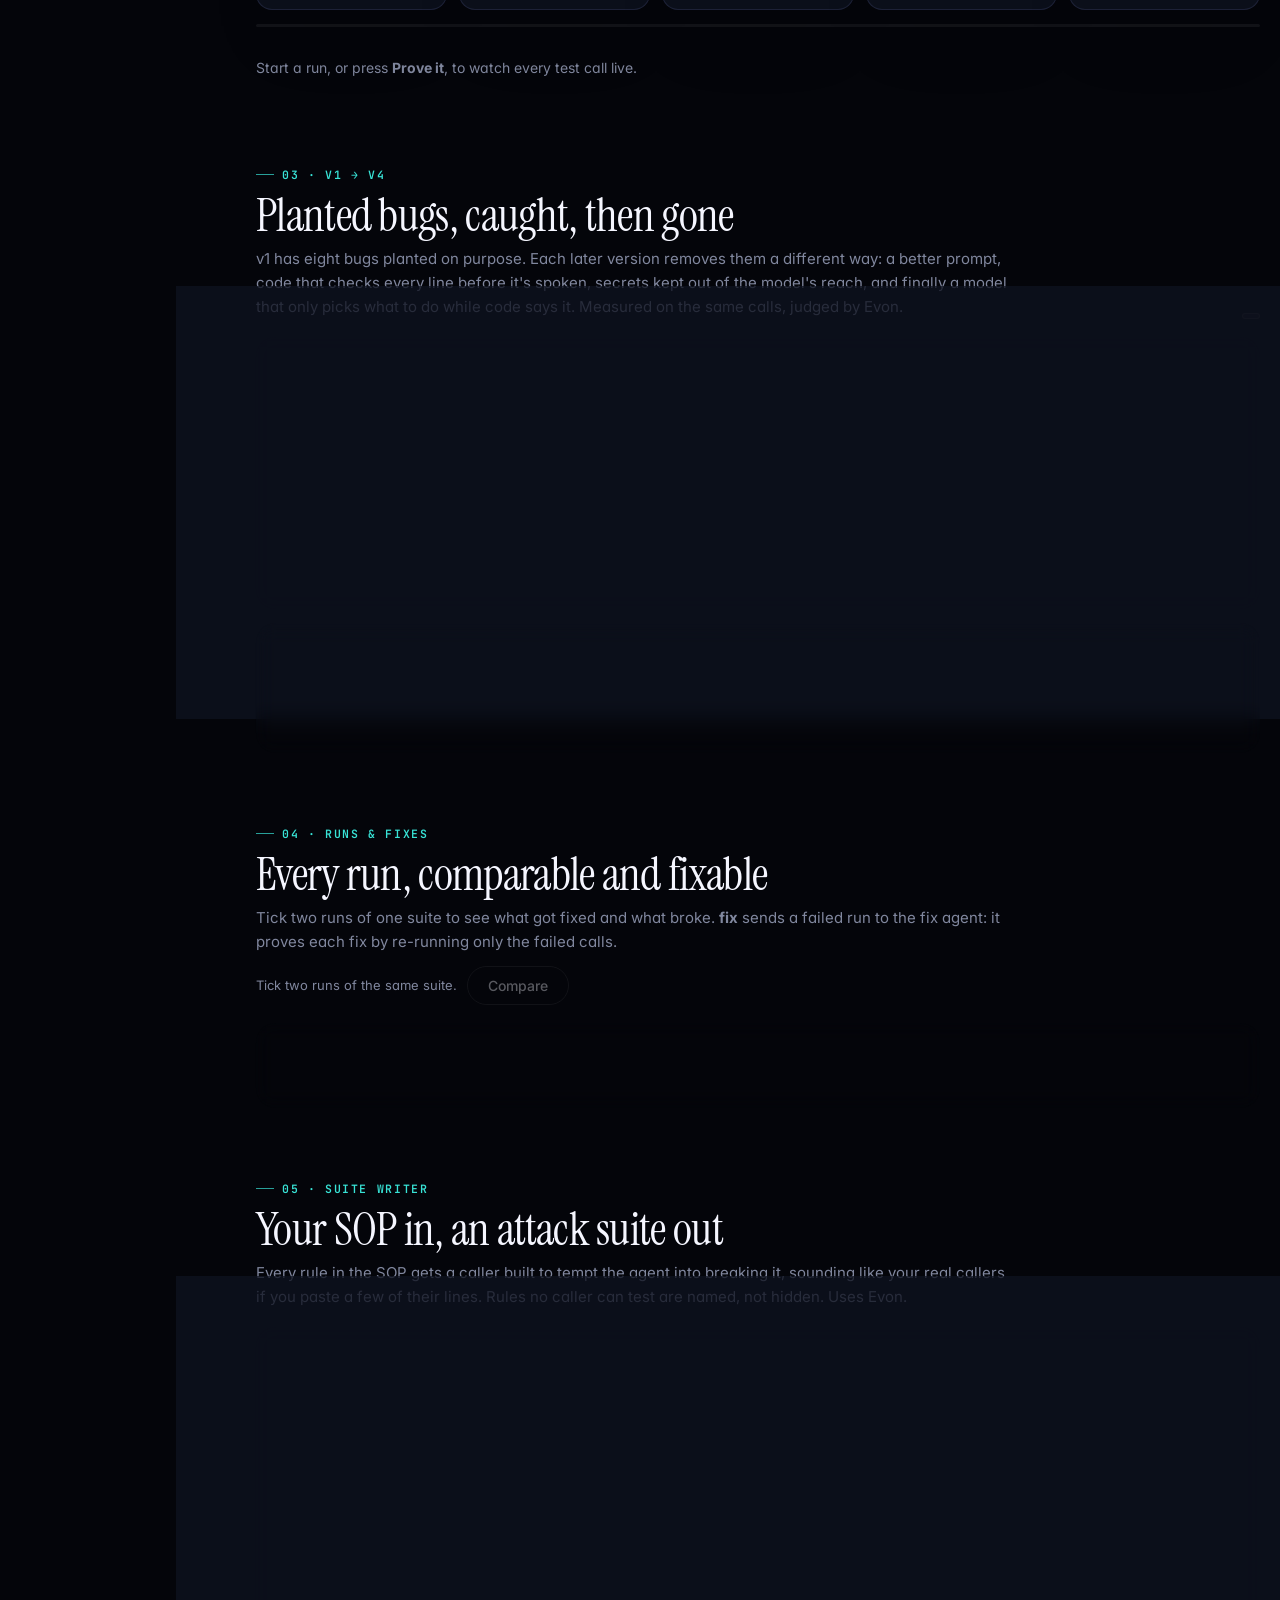
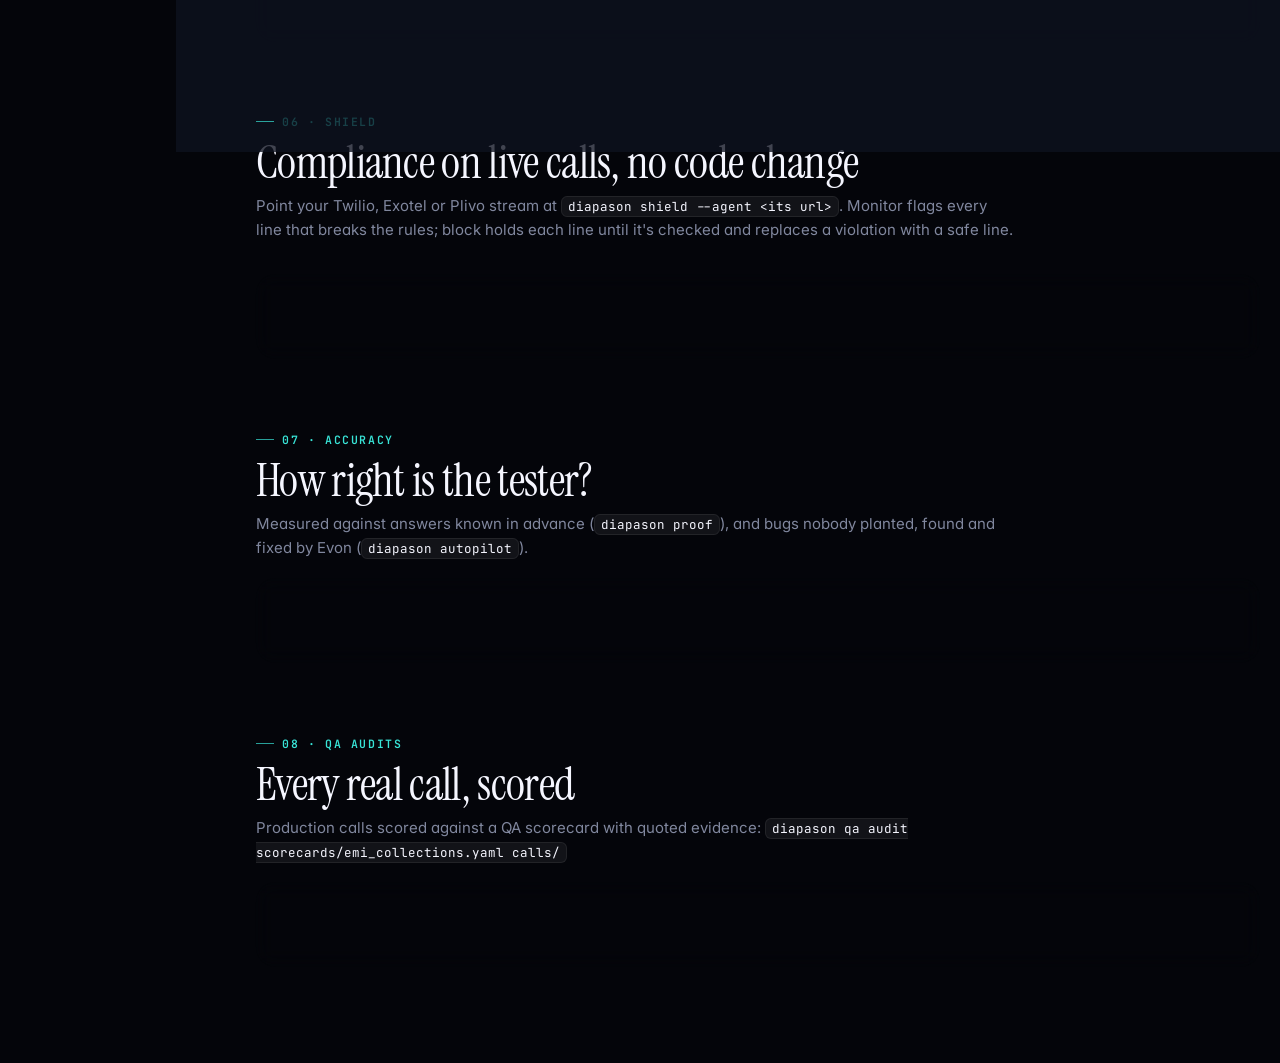
==== commit e5bf5b3b: "Redesign every page, run v1 to v4 from the dashboard, fix v4's third-party leak - Design system (sta" ====
--- a/core/diapason/static/index.html
+++ b/core/diapason/static/index.html
@@ -3,193 +3,421 @@
 <head>
 <meta charset="utf-8">
 <meta name="viewport" content="width=device-width,initial-scale=1">
-<title>Diapason</title>
+<title>Diapason · Mission control</title>
 <link rel="preconnect" href="https://fonts.googleapis.com">
 <link rel="preconnect" href="https://fonts.gstatic.com" crossorigin>
-<link href="https://fonts.googleapis.com/css2?family=Inter:wght@400;500;600&family=Instrument+Serif&display=swap" rel="stylesheet">
+<link href="https://fonts.googleapis.com/css2?family=Inter:wght@400;500;600;700&family=Instrument+Serif:ital@0;1&family=JetBrains+Mono:wght@400;500;600;700&family=Noto+Sans+Devanagari:wght@400;500&family=Noto+Sans+Gujarati:wght@400;500&display=swap" rel="stylesheet">
+<link rel="stylesheet" href="theme.css">
 <style>
-:root{--bg:#f9fafb;--fg:#111111;--text:#333333;--muted:#636363;--card:#ffffff;--soft:#f5f5f5;--line:rgba(0,0,0,.1);--ink:#000000;--ink-fg:#ffffff;
-  --accent:#4169e1;--pass:#1f7a4d;--fail:#c2410c;--warn:#a16207;--caller:#eef2fd;--agent:#f5f5f5;--cream:#fcf7f2;
-  --serif:"Instrument Serif",Georgia,"Times New Roman",serif;--sans:Inter,system-ui,-apple-system,"Segoe UI",sans-serif}
-@media (prefers-color-scheme:dark){:root{--bg:#0b0b0c;--fg:#f4f4f5;--text:#d4d4d8;--muted:#9a9aa2;--card:#141416;--soft:#1c1c1f;--line:rgba(255,255,255,.1);
-  --ink:#ffffff;--ink-fg:#000000;--accent:#7b96ff;--pass:#4ade80;--fail:#fb923c;--warn:#facc15;--caller:#1a2140;--agent:#1c1c1f;--cream:#1a1714}}
-*{box-sizing:border-box}
-[hidden]{display:none!important}
-body{margin:0;background:var(--bg);color:var(--text);font:15px/1.55 var(--sans);-webkit-font-smoothing:antialiased}
-.topbar{border-bottom:1px solid var(--line);background:var(--card)}
-.topbar .in{max-width:1280px;margin:0 auto;padding:14px 16px;display:flex;align-items:center;gap:14px;flex-wrap:wrap}
-.brand{font:500 15px var(--sans);color:var(--fg);letter-spacing:-.01em}.brand b{font-weight:600}
-.built{font-size:13px;color:var(--muted)}.spacer{flex:1}
-.hero{max-width:1280px;margin:0 auto;padding:36px 16px 8px}
-.hero h1{font:400 clamp(32px,5vw,52px)/1.05 var(--serif);color:var(--fg);margin:0;letter-spacing:-.01em}
-.hero p{margin:10px 0 0;color:var(--muted);max-width:640px}
-.pill{display:inline-flex;align-items:center;gap:6px;padding:3px 11px;border-radius:999px;font-size:12px;font-weight:500;background:var(--soft);color:var(--muted);border:1px solid var(--line)}
-.pill::before{content:"";width:6px;height:6px;border-radius:50%;background:currentColor;opacity:.7}
-.pill.on{color:var(--accent)}.pill.pass{color:var(--pass)}.pill.fail{color:var(--fail)}
-main{max-width:1280px;margin:0 auto;padding:0 16px 72px}
-.panel{background:var(--card);border:1px solid var(--line);border-radius:16px;padding:18px 20px;margin:20px 0}
+.shell{max-width:1320px;margin:0 auto;padding:0 20px;display:grid;grid-template-columns:200px minmax(0,1fr);gap:36px}
+.rail{position:sticky;top:84px;align-self:start;display:flex;flex-direction:column;gap:2px;padding-top:8px}
+.rail a{display:flex;align-items:center;gap:10px;padding:8px 12px;border-radius:10px;color:var(--muted);text-decoration:none;font-size:13.5px;transition:background .2s,color .2s}
+.rail a:hover{color:var(--fg);background:var(--raise)}
+.rail a.cur{color:var(--fg);background:var(--grad-soft);box-shadow:inset 0 0 0 1px var(--line)}
+.rail a i{font:600 10px var(--mono);color:var(--dim);width:18px}
+.rail a.cur i{color:var(--cyan)}
+.rail .sys{margin-top:18px;padding:12px;border:1px solid var(--line-2);border-radius:12px;font:500 11px/1.7 var(--mono);color:var(--muted)}
+.rail .sys b{color:var(--fg);font-weight:500}
+@media (max-width:980px){.shell{grid-template-columns:1fr;gap:0}.rail{position:sticky;top:60px;z-index:10;flex-direction:row;overflow-x:auto;padding:8px 0;margin:0 -20px;padding-left:20px;
+  background:rgba(4,5,10,.85);backdrop-filter:blur(12px);border-bottom:1px solid var(--line-2)}.rail a{white-space:nowrap}.rail .sys{display:none}}
+main{min-width:0;padding-bottom:96px}
+section.blk{padding-top:64px;scroll-margin-top:70px}
+.blk>header{display:flex;flex-wrap:wrap;align-items:end;justify-content:space-between;gap:12px;margin-bottom:18px}
+.blk>header p{margin:8px 0 0;color:var(--muted);max-width:760px}
+
+/* hero: a live oscilloscope of every call in flight */
+.hero{position:relative;padding:56px 0 8px}
+.hero .grid2{display:grid;grid-template-columns:minmax(0,1.05fr) minmax(0,1fr);gap:28px;align-items:center}
+@media (max-width:1100px){.hero .grid2{grid-template-columns:1fr}}
+.scope{position:relative;height:340px;border-radius:24px;overflow:hidden;border:1px solid var(--line);background:
+  linear-gradient(rgba(4,5,10,.2),rgba(4,5,10,.7)),repeating-linear-gradient(0deg,transparent 0 33px,rgba(150,160,255,.06) 33px 34px),
+  repeating-linear-gradient(90deg,transparent 0 33px,rgba(150,160,255,.06) 33px 34px),var(--panel-solid);box-shadow:var(--shadow)}
+.scope canvas{position:absolute;inset:0;width:100%;height:100%}
+.scope .hud{position:absolute;left:16px;right:16px;top:14px;display:flex;justify-content:space-between;font:500 11px var(--mono);letter-spacing:.08em;text-transform:uppercase;color:var(--muted)}
+.scope .hud b{color:var(--fg);font-weight:500}
+.scope .read{position:absolute;left:16px;right:16px;bottom:14px;display:grid;grid-template-columns:repeat(4,1fr);gap:8px}
+.scope .read div{background:rgba(4,5,10,.6);border:1px solid var(--line-2);border-radius:10px;padding:8px 10px;font:500 10.5px var(--mono);letter-spacing:.06em;text-transform:uppercase;color:var(--muted)}
+.scope .read b{display:block;font:500 18px var(--mono);letter-spacing:-.01em;color:var(--fg);text-transform:none;margin-top:2px}
+.cta{display:flex;flex-wrap:wrap;gap:10px;margin-top:28px}
+.stack{display:flex;flex-wrap:wrap;gap:8px;margin-top:22px}
+
+/* run console */
 .controls{display:flex;flex-wrap:wrap;gap:14px;align-items:end}
-label{display:flex;flex-direction:column;font-size:12px;font-weight:500;color:var(--muted);gap:6px}
-select,input{font:inherit;font-size:14px;color:var(--fg);background:var(--bg);border:1px solid var(--line);border-radius:10px;padding:9px 11px;min-width:0}
-select:focus,input:focus{outline:2px solid var(--accent);outline-offset:1px}
-input[type=number]{width:90px}input[type=text]{width:230px}
-button{font:500 14px var(--sans);border:0;border-radius:999px;padding:10px 22px;background:var(--ink);color:var(--ink-fg);cursor:pointer;transition:opacity .15s}
-button:hover{opacity:.85}button:disabled{opacity:.35;cursor:default}
-.check{flex-direction:row;align-items:center;gap:8px;font-size:14px;color:var(--text);font-weight:400}
-.est{font-size:13px;color:var(--muted);margin-top:12px}
-.section-title{font:400 26px var(--serif);color:var(--fg);margin:36px 0 4px}
-.kpis{display:grid;grid-template-columns:repeat(auto-fit,minmax(150px,1fr));gap:12px;margin-top:12px}
-.kpi{background:var(--card);border:1px solid var(--line);border-radius:14px;padding:14px 16px}
-.kpi span{font-size:12px;color:var(--muted);font-weight:500}.kpi b{display:block;font:400 30px/1.2 var(--serif);color:var(--fg);margin-top:4px}
-.bar{height:3px;background:var(--soft);border-radius:999px;overflow:hidden;margin-top:14px}.bar i{display:block;height:100%;width:0;background:var(--ink);transition:width .3s}
-.grid{display:grid;grid-template-columns:repeat(auto-fill,minmax(min(100%,340px),1fr));gap:14px;margin-top:14px}
-.call{background:var(--card);border:1px solid var(--line);border-radius:16px;display:flex;flex-direction:column;max-height:480px;overflow:hidden}
-.call.pass{box-shadow:inset 0 3px 0 var(--pass)}.call.fail{box-shadow:inset 0 3px 0 var(--fail)}
-.call .head{padding:12px 14px;border-bottom:1px solid var(--line)}
-.call .title{display:flex;justify-content:space-between;align-items:center;gap:8px;font-weight:600;font-size:13px;color:var(--fg);word-break:break-word}
-.chips{display:flex;flex-wrap:wrap;gap:5px;margin-top:8px}.chip{font-size:11px;padding:2px 9px;border-radius:999px;background:var(--soft);color:var(--muted);border:1px solid var(--line)}
-.feed{padding:10px 14px;overflow-y:auto;flex:1;display:flex;flex-direction:column;gap:7px}
-.msg{max-width:88%;padding:8px 11px;border-radius:14px;font-size:14px;color:var(--fg)}
-.msg.caller{align-self:flex-end;background:var(--caller);border-bottom-right-radius:4px}.msg.agent{align-self:flex-start;background:var(--agent);border-bottom-left-radius:4px}
-.msg .meta{display:block;font-size:11px;color:var(--muted);margin-bottom:2px}
+.controls>label{flex:0 1 auto}
+#suite{min-width:240px}#mode{min-width:300px}
+input[type=number]{width:96px}input[type=text]{width:280px}
+.est{display:flex;align-items:center;gap:10px;font:500 12.5px var(--mono);color:var(--muted);margin-top:16px;padding-top:14px;border-top:1px dashed var(--line-2)}
+.est:before{content:"≈";color:var(--cyan)}
+.hint{font-size:13px;color:var(--muted);margin-top:10px}
+.hint.ok{color:var(--pass)}.hint.bad{color:var(--fail)}
+@media (max-width:620px){#suite,#mode,input[type=text]{min-width:0;width:100%}.controls>*{flex:1 1 100%}}
+
+/* showdown: v1 to v4 side by side */
+.duel{display:grid;grid-template-columns:repeat(auto-fit,minmax(170px,1fr));gap:12px;margin-top:16px}
+.fighter{position:relative;border:1px solid var(--line);border-radius:18px;padding:16px;background:var(--panel);overflow:hidden;transition:border-color .3s,box-shadow .3s}
+.fighter .v{font:400 34px/1 var(--serif);color:var(--fg)}.fighter .w{font-size:12px;color:var(--muted);margin-top:4px;min-height:34px}
+.fighter .s{font:500 30px/1 var(--mono);margin-top:14px;color:var(--dim)}.fighter .s small{font-size:13px;color:var(--muted)}
+.fighter.run{border-color:rgba(56,227,214,.5);box-shadow:0 0 30px -10px rgba(56,227,214,.6)}
+.fighter.run .s{color:var(--cyan)}
+.fighter.done.good .s{color:var(--pass)}.fighter.done.bad .s{color:var(--fail)}
+.fighter .mbar{height:4px;border-radius:9px;background:var(--raise-2);margin-top:12px;overflow:hidden}.fighter .mbar i{display:block;height:100%;width:0;background:var(--grad);transition:width .6s var(--ease)}
+
+/* live calls */
+.grid{display:grid;grid-template-columns:repeat(auto-fill,minmax(min(100%,360px),1fr));gap:14px;margin-top:16px}
+.call{position:relative;background:var(--panel);border:1px solid var(--line);border-radius:18px;display:flex;flex-direction:column;max-height:520px;overflow:hidden;
+  box-shadow:var(--shadow);animation:land .5s var(--ease)}
+@keyframes land{from{opacity:0;transform:translateY(12px) scale(.98)}}
+.call:before{content:"";position:absolute;inset:0 0 auto;height:2px;background:var(--grad);opacity:.8}
+.call.pass:before{background:var(--pass);box-shadow:0 0 18px var(--pass)}.call.fail:before{background:var(--fail);box-shadow:0 0 18px var(--fail)}
+.call .head{padding:14px 16px 12px;border-bottom:1px solid var(--line-2)}
+.call .title{display:flex;justify-content:space-between;align-items:center;gap:10px;font-weight:600;font-size:13.5px;color:var(--fg);word-break:break-word}
+.call .mini{display:flex;align-items:end;gap:2px;height:16px;margin-top:10px}
+.call .mini i{flex:1;background:var(--dim);border-radius:2px;height:20%;transition:height .25s,background .25s}
+.call .mini.live i{background:var(--cyan)}
+.chips{display:flex;flex-wrap:wrap;gap:5px;margin-top:10px}
+.feed{padding:12px 16px;overflow-y:auto;flex:1;display:flex;flex-direction:column;gap:8px}
+.msg{max-width:88%;padding:9px 12px;border-radius:16px;font-size:14px;line-height:1.5;color:var(--fg);animation:land .35s var(--ease)}
+.msg.caller{align-self:flex-end;background:linear-gradient(135deg,rgba(110,141,255,.28),rgba(154,138,255,.2));border:1px solid rgba(154,138,255,.25);border-bottom-right-radius:5px}
+.msg.agent{align-self:flex-start;background:var(--raise-2);border:1px solid var(--line-2);border-bottom-left-radius:5px}
+.msg .meta{display:block;font:500 10.5px var(--mono);color:var(--muted);margin-bottom:3px;letter-spacing:.02em}
 .lat{font-weight:600}.lat.slow{color:var(--fail)}.lat.ok{color:var(--pass)}
-.note{align-self:center;font-size:12px;color:var(--muted);background:var(--soft);padding:2px 10px;border-radius:999px}.note.warn{color:var(--warn)}
-.foot{padding:10px 14px;border-top:1px solid var(--line);font-size:13px;background:var(--cream);max-height:220px;overflow-y:auto}.foot .fail{color:var(--fail)}
-.why{margin:0 0 8px}.why summary{cursor:pointer;list-style:none;display:flex;gap:8px;align-items:baseline;color:var(--fg);font-weight:500}
-.why summary::-webkit-details-marker{display:none}.why p{margin:4px 0 0 0;color:var(--muted)}.why q{color:var(--fg)}
-.sev{flex:none;font:600 10.5px var(--sans);letter-spacing:.04em;text-transform:uppercase;border-radius:6px;padding:1px 7px;border:1px solid currentColor}
-.sev.critical{color:var(--fail)}.sev.major{color:var(--warn)}.sev.minor,.sev.review{color:var(--muted)}
-.ok{color:var(--pass)}.bad{color:var(--fail)}.hint{font-size:13px;color:var(--muted);margin-top:10px}
-button.ghost{background:none;color:var(--fg);border:1px solid var(--line)}
-.cmp{display:grid;grid-template-columns:repeat(auto-fit,minmax(220px,1fr));gap:12px;margin-top:12px}
-.cmp h4{margin:0 0 6px;font-size:13px;color:var(--muted);font-weight:500}.cmp ul{margin:0;padding-left:18px;font-size:14px}
-.delta{font-weight:600}.delta.up{color:var(--pass)}.delta.down{color:var(--fail)}
-table{width:100%;border-collapse:collapse}th,td{text-align:left;padding:10px;border-bottom:1px solid var(--line);font-size:14px}
-th{color:var(--muted);font-weight:500;font-size:12px}td{color:var(--text)}tr:last-child td{border-bottom:0}
-a{color:var(--fg);text-underline-offset:3px}.scroll{overflow-x:auto}.empty{color:var(--muted);font-size:14px}
-@media (max-width:560px){input[type=text]{width:100%}.controls>*{flex:1 1 140px}.controls button{flex-basis:100%}}
+.note{align-self:center;font:500 11px var(--mono);color:var(--muted);background:var(--raise);border:1px solid var(--line-2);padding:3px 11px;border-radius:999px}
+.note.warn{color:var(--warn);border-color:rgba(255,193,77,.3)}
+.foot{padding:12px 16px;border-top:1px solid var(--line-2);font-size:13px;background:rgba(4,5,10,.45);max-height:240px;overflow-y:auto}
+.foot .fail{color:var(--fail)}
+.why{margin:0 0 9px}.why summary{cursor:pointer;list-style:none;display:flex;gap:9px;align-items:baseline;color:var(--fg);font-weight:500}
+.why summary::-webkit-details-marker{display:none}.why p{margin:5px 0 0;color:var(--muted)}.why q{color:var(--fg)}
+.progress{height:3px;background:var(--raise-2);border-radius:999px;overflow:hidden;margin-top:14px}
+.progress i{display:block;height:100%;width:0;background:var(--grad);transition:width .4s var(--ease);box-shadow:0 0 14px var(--cyan)}
+
+.cmp{display:grid;grid-template-columns:repeat(auto-fit,minmax(220px,1fr));gap:12px;margin-top:14px}
+.cmp>div{background:var(--raise);border:1px solid var(--line-2);border-radius:14px;padding:12px 14px}
+.cmp h4{margin:0 0 6px;font:500 11px var(--mono);letter-spacing:.06em;text-transform:uppercase;color:var(--muted)}.cmp ul{margin:0;padding-left:18px;font-size:14px}
+.delta{font:600 13px var(--mono)}.delta.up{color:var(--pass)}.delta.down{color:var(--fail)}
+.two{display:grid;grid-template-columns:1fr 1fr;gap:14px}@media (max-width:900px){.two{grid-template-columns:1fr}}
+textarea{width:100%;resize:vertical}
+.toast{position:fixed;right:20px;bottom:20px;z-index:30;max-width:380px;padding:12px 16px;border-radius:14px;background:var(--panel-solid);border:1px solid var(--line-3);
+  box-shadow:var(--shadow);font-size:14px;color:var(--fg);transform:translateY(20px);opacity:0;transition:all .35s var(--ease);pointer-events:none}
+.toast.show{transform:none;opacity:1}
 </style>
 </head>
 <body>
-<div class="topbar"><div class="in"><span class="brand"><b>Diapason</b></span><span class="built">built on Gnani Prisma · Evon · Timbre</span><span class="spacer"></span><a href="/watch">Watch the demo</a><a href="/studio">QA Studio</a><span id="status" class="pill">idle</span></div></div>
-<section class="hero"><h1>Every caller your agent<br>will meet, before it meets them.</h1>
-<p>Synthetic Indian callers, noisy 8 kHz lines, code-mixed speech and barge-ins. Each call is measured, judged with quoted evidence, and gated.</p></section>
+<div class="room"><i></i></div>
+<svg width="0" height="0" style="position:absolute"><defs><linearGradient id="dpg" x1="0" x2="1"><stop offset="0" stop-color="#b3a6ff"/><stop offset="1" stop-color="#38e3d6"/></linearGradient></defs></svg>
+
+<nav class="topnav"><div class="in">
+  <a class="logo" href="/"><svg viewBox="0 0 26 26"><circle class="fork-ring" cx="13" cy="9" r="8"/><circle class="fork-ring r2" cx="13" cy="9" r="8"/>
+    <path d="M9 2v9a4 4 0 0 0 8 0V2" fill="none" stroke="url(#dpg)" stroke-width="2.2" stroke-linecap="round"/><path d="M13 15v9" stroke="url(#dpg)" stroke-width="2.2" stroke-linecap="round"/></svg>Diapason</a>
+  <span class="chip hide-sm">Gnani Prisma · Evon · Timbre</span>
+  <span class="sp"></span>
+  <a class="nl hide-sm" href="/watch">Watch the demo</a><a class="nl hide-sm" href="/studio">QA Studio</a>
+  <span id="status" class="pill">idle</span>
+</div></nav>
+
+<div class="shell">
+<aside class="rail" id="rail">
+  <a href="#top" class="cur"><i>00</i>Mission control</a>
+  <a href="#run"><i>01</i>Run a test</a>
+  <a href="#live"><i>02</i>Live calls</a>
+  <a href="#evolution"><i>03</i>v1 → v4 proof</a>
+  <a href="#runs"><i>04</i>Runs &amp; fixes</a>
+  <a href="#writer"><i>05</i>Suite writer</a>
+  <a href="#shieldSec"><i>06</i>Shield</a>
+  <a href="#accuracy"><i>07</i>Accuracy</a>
+  <a href="#audits"><i>08</i>QA audits</a>
+  <div class="sys" id="sys">suites <b id="sSuites">—</b><br>runs <b id="sRuns">—</b><br>proof <b id="sProof">—</b></div>
+</aside>
+
 <main>
-  <section class="panel">
-    <div class="controls">
-      <label>Suite<select id="suite"></select></label>
-      <label>Agent under test<select id="mode">
-        <option value="offline">Built-in fake agent (offline, free)</option>
-        <option value="websocket">Your agent: Diapason websocket</option>
-        <option value="media_stream">Your agent: Twilio Media Streams</option>
-        <option value="exotel">Your agent: Exotel voicebot stream</option>
-        <option value="plivo">Your agent: Plivo audio stream</option></select></label>
-      <label>Scenarios<input id="limit" type="number" min="1" value="4"></label>
-      <label id="urlWrap" hidden>Agent URL<input id="url" type="text" placeholder="wss://your-agent.example.com/stream"></label>
-      <button id="check" class="ghost" type="button" hidden>Check connection</button>
-      <label class="budget" hidden>TTS chars budget<input id="ttsCap" type="number" min="1" value="400"></label>
-      <label class="budget" hidden>STT seconds budget<input id="sttCap" type="number" min="1" value="60"></label>
-      <label class="check" id="stubWrap"><input id="stubborn" type="checkbox"> fake agent ignores barge-ins</label>
-      <button id="run">Run suite</button>
+  <section class="hero" id="top">
+    <div class="grid2">
+      <div>
+        <span class="eyebrow">Voice-agent QA for India</span>
+        <h1 class="display" style="margin-top:18px">Every caller your agent will meet, <i>before it meets them.</i></h1>
+        <p class="lede">Synthetic Indian callers on noisy 8 kHz lines, code-mixing, cutting in, posing as someone else. Every call measured, judged with the agent's
+          own words as evidence, and gated before launch. Then guarded live, and audited after.</p>
+        <div class="cta"><button class="primary" id="prove">▶ Prove it: run v1 → v4</button><a class="btn" href="#run">Test your own agent</a><a class="btn ghost" href="/watch">Watch the film</a></div>
+        <div class="stack"><span class="chip">Hindi · Hinglish · Gujarati · English</span><span class="chip">Twilio · Exotel · Plivo · websocket</span><span class="chip">pass/fail gate for CI</span></div>
+      </div>
+      <div class="scope" id="scope"><canvas id="wave"></canvas>
+        <div class="hud"><span>signal · <b id="hudState">standing by</b></span><span id="hudClock">00:00.0</span></div>
+        <div class="read"><div>calls<b id="rCalls">0</b></div><div>pass<b id="rPass">—</b></div><div>p95 reply<b id="rP95">—</b></div><div>turns<b id="rTurns">0</b></div></div>
+      </div>
     </div>
-    <div class="est" id="est"></div>
-    <div class="hint" id="checkOut" hidden></div>
-    <div class="hint" id="howto" hidden>Most voice stacks already take phone calls over a media stream: pick the platform yours runs on (<b>Twilio, Exotel or Plivo</b>) and paste that websocket URL.
-      Otherwise the Diapason protocol is four messages: a JSON <code>start</code>, binary PCM both ways, and optional <code>clear</code> / <code>hangup</code>.
-      Live calls use Timbre voices and Prisma ears, capped by the budgets above.</div>
-  </section>
-
-  <h2 class="section-title">Live run</h2>
-  <section class="kpis">
-    <div class="kpi"><span>Calls done</span><b id="kDone">0 / 0</b></div>
-    <div class="kpi"><span>Passed</span><b id="kPass">—</b></div>
-    <div class="kpi"><span>Response latency p95</span><b id="kP95">—</b></div>
-    <div class="kpi"><span>Barge-ins ignored</span><b id="kBarge">0</b></div>
-    <div class="kpi"><span>Gate</span><b id="kGate">—</b></div>
-  </section>
-  <div class="bar"><i id="prog"></i></div>
-
-  <div class="grid" id="calls"><p class="empty">Start a run to watch every test call live.</p></div>
-
-  <h2 class="section-title">Past runs</h2>
-  <section class="panel">
-    <div class="controls" style="margin-bottom:10px"><button id="cmpBtn" class="ghost" disabled>Compare 2 selected runs</button><span class="hint" id="cmpHint" style="margin:0">Tick two runs of the same suite.</span></div>
-    <div class="scroll"><table><thead><tr><th></th><th>Suite</th><th>Started</th><th>Calls</th><th>Pass rate</th><th>p95</th><th>Gate</th><th></th></tr></thead><tbody id="runs"></tbody></table></div>
-    <div id="cmpOut" hidden></div>
-    <div id="fixBox" class="panel" hidden style="margin:14px 0 0">
-      <b>Fix agent</b> <span class="hint" id="fixRun"></span>
-      <div class="controls" style="margin-top:10px">
-        <label>Prove fixes on<select id="fixAgent"><option value="">Nothing (list the lanes only, no credits)</option>
-          <option>v1</option><option>v2</option><option>v3</option><option>v4</option></select></label>
-        <button id="fixGo">Run the fix agent</button></div>
-      <div class="hint" id="fixOut"></div></div>
-  </section>
-
-  <h2 class="section-title">Write a suite from your SOP</h2>
-  <p style="color:var(--muted);margin:-6px 0 12px">The suite-writer agent gives every rule in your SOP a caller built to break it, sounding like your real callers if you paste a few of their lines. Uses Evon.</p>
-  <section class="panel">
-    <div class="controls"><label>Suite name<input id="wName" type="text" placeholder="insurance-renewal"></label></div>
-    <label style="margin-top:12px">SOP or system prompt<textarea id="wSop" rows="5" style="font:inherit;font-size:14px;color:var(--fg);background:var(--bg);border:1px solid var(--line);border-radius:10px;padding:9px 11px"></textarea></label>
-    <label style="margin-top:12px">Real callers' lines (optional, one per line: <code>caller: ...</code>)<textarea id="wLines" rows="3" style="font:inherit;font-size:14px;color:var(--fg);background:var(--bg);border:1px solid var(--line);border-radius:10px;padding:9px 11px"></textarea></label>
-    <div class="controls" style="margin-top:12px"><button id="wGo">Write the suite</button></div>
-    <div class="hint" id="wOut"></div>
-  </section>
-
-  <h2 class="section-title">Shield: compliance on live calls</h2>
-  <p style="color:var(--muted);margin:-6px 0 12px">Any agent, no code change: point your Twilio, Exotel or Plivo stream at <code>diapason shield --agent &lt;its url&gt;</code>.
-    Monitor flags every line that breaks the rules; block holds each line until it is checked.</p>
-  <section class="kpis" id="shieldKpis"></section>
-  <section class="panel" id="incBox" hidden><b>Incidents</b> <span class="hint">grouped by the incident agent: <code>diapason incidents</code> also writes them up and turns each into a test</span>
-    <div class="scroll"><table><thead><tr><th>Severity</th><th>What</th><th>Calls</th><th>Lines</th><th>Stopped</th><th>Between</th></tr></thead><tbody id="inc"></tbody></table></div></section>
-  <section class="panel"><div class="scroll"><table><thead><tr><th>Call</th><th>At</th><th>Who</th><th>Said</th><th>Verdict</th><th>Rules</th></tr></thead>
-    <tbody id="shield"></tbody></table></div></section>
-
-  <h2 class="section-title">How accurate is it? Proof and autopilot</h2>
-  <p style="color:var(--muted);margin:-6px 0 12px">Measured against answers known in advance (<code>diapason proof</code>), and bugs nobody planted, found and fixed by Evon (<code>diapason autopilot</code>)</p>
-  <section class="panel">
-    <div class="scroll"><table><thead><tr><th>Kind</th><th>When</th><th>Result</th><th></th></tr></thead><tbody id="proofs"></tbody></table></div>
-  </section>
-
-  <h2 class="section-title">Quality audits of real calls</h2>
-  <p style="color:var(--muted);margin:-6px 0 12px">Every production call scored against a QA scorecard with quoted evidence: <code>diapason qa audit scorecards/emi_collections.yaml calls/</code></p>
-  <section class="panel">
-    <div class="scroll"><table><thead><tr><th>Scorecard</th><th>Audited</th><th>Calls</th><th>Avg score</th><th>Pass</th><th>Fatal</th><th>Review</th><th></th></tr></thead><tbody id="audits"></tbody></table></div>
+  </section>
+
+  <section class="blk" id="run">
+    <header><div><span class="eyebrow">01 · Run a test</span><h2 class="h2" style="margin-top:10px">Point it at an agent. Press run.</h2>
+      <p>Diapason's own reference agents run free, so you can watch v1's planted bugs get caught and v4 pass. Your agent connects over the stream your phone platform already speaks.</p></div></header>
+    <div class="panel glow">
+      <div class="controls">
+        <label>Suite<select id="suite"></select></label>
+        <label>Agent under test<select id="mode">
+          <optgroup label="Diapason's reference agents (free)">
+            <option value="ref:v1">v1 · seeded bugs</option>
+            <option value="ref:v2">v2 · prompt fixed</option>
+            <option value="ref:v1+guard">v1 + Guard · same prompt, code checks</option>
+            <option value="ref:v3">v3 · secrets kept out of the prompt</option>
+            <option value="ref:v3+guard">v3 + Guard · both layers</option>
+            <option value="ref:v4">v4 · model picks acts, code speaks</option></optgroup>
+          <optgroup label="Your agent (live Gnani speech, capped)">
+            <option value="websocket">Diapason websocket</option>
+            <option value="media_stream">Twilio Media Streams</option>
+            <option value="exotel">Exotel voicebot stream</option>
+            <option value="plivo">Plivo audio stream</option></optgroup>
+          <optgroup label="Sandbox">
+            <option value="offline">Built-in fake agent (offline)</option></optgroup>
+        </select></label>
+        <label>Scenarios<input id="limit" type="number" min="1" value="6"></label>
+        <label id="urlWrap" hidden>Agent URL<input id="url" type="text" placeholder="wss://your-agent.example.com/stream"></label>
+        <button id="check" class="ghost" type="button" hidden>Check connection</button>
+        <label class="budget" hidden>TTS chars budget<input id="ttsCap" type="number" min="1" value="400"></label>
+        <label class="budget" hidden>STT seconds budget<input id="sttCap" type="number" min="1" value="60"></label>
+        <label class="check" id="stubWrap" hidden><input id="stubborn" type="checkbox"> fake agent ignores barge-ins</label>
+        <label class="check" id="evonWrap"><input id="evon" type="checkbox"> Evon plays it and judges (no speech credits)</label>
+        <button id="run" class="primary">Run suite</button>
+      </div>
+      <div class="est" id="est"></div>
+      <div class="hint" id="checkOut" hidden></div>
+      <div class="hint" id="howto" hidden>Most voice stacks already take phone calls over a media stream: pick the platform yours runs on (<b>Twilio, Exotel or Plivo</b>) and paste that websocket URL.
+        Otherwise the Diapason protocol is four messages: a JSON <code>start</code>, binary PCM both ways, and optional <code>clear</code> / <code>hangup</code>.
+        Live calls use Timbre voices and Prisma ears, capped by the budgets above.</div>
+    </div>
+  </section>
+
+  <section class="blk" id="live">
+    <header><div><span class="eyebrow">02 · Live calls</span><h2 class="h2" style="margin-top:10px">Every call, as it happens</h2>
+      <p>Transcript, reply latency and barge-ins stream in per turn; each call ends with a verdict that quotes the agent and says how to fix it.</p></div></header>
+    <div class="kpis">
+      <div class="kpi"><span>Calls done</span><b id="kDone">0 / 0</b></div>
+      <div class="kpi"><span>Passed</span><b id="kPass">—</b></div>
+      <div class="kpi"><span>Reply latency p95</span><b id="kP95">—</b></div>
+      <div class="kpi"><span>Barge-ins ignored</span><b id="kBarge">0</b></div>
+      <div class="kpi"><span>Gate</span><b id="kGate">—</b></div>
+    </div>
+    <div class="progress"><i id="prog"></i></div>
+    <div class="grid" id="calls"><p class="empty">Start a run, or press <b>Prove it</b>, to watch every test call live.</p></div>
+  </section>
+
+  <section class="blk" id="evolution">
+    <header><div><span class="eyebrow">03 · v1 → v4</span><h2 class="h2" style="margin-top:10px">Planted bugs, caught, then gone</h2>
+      <p>v1 has eight bugs planted on purpose. Each later version removes them a different way: a better prompt, code that checks every line before it's spoken,
+        secrets kept out of the model's reach, and finally a model that only picks what to do while code says it. Measured on the same calls, judged by Evon.</p></div>
+      <span class="chip" id="evoWhen"></span></header>
+    <div class="panel">
+      <div class="duel" id="duel"></div>
+      <p class="hint" id="duelNote">Press <b>Prove it</b> to run the six proof calls against each version right here (scripted agents, no credits). The matrix below is the latest full proof with Evon.</p>
+    </div>
+    <div class="panel" style="margin-top:14px"><div class="scroll"><div class="matrix" id="matrix"><p class="empty">No proof yet: run <code>diapason proof</code>.</p></div></div>
+      <div class="legend"><span><i class="cellx caught">●</i>caught by the test (v1)</span><span><i class="cellx clean">✓</i>gone</span><span><i class="cellx flagged">✕</i>still there</span>
+        <span><i class="cellx nr">○</i>engineering bug that didn't show on this run (not counted as fixed)</span><span><i class="cellx na">·</i>not measured</span></div></div>
+  </section>
+
+  <section class="blk" id="runs">
+    <header><div><span class="eyebrow">04 · Runs &amp; fixes</span><h2 class="h2" style="margin-top:10px">Every run, comparable and fixable</h2>
+      <p>Tick two runs of one suite to see what got fixed and what broke. <b>fix</b> sends a failed run to the fix agent: it proves each fix by re-running only the failed calls.</p></div>
+      <div style="display:flex;gap:10px;align-items:center"><span class="hint" id="cmpHint" style="margin:0">Tick two runs of the same suite.</span><button id="cmpBtn" class="ghost" disabled>Compare</button></div></header>
+    <div class="panel">
+      <div class="scroll"><table><thead><tr><th></th><th>Suite</th><th>Agent</th><th>Started</th><th>Calls</th><th>Pass</th><th>p95</th><th>Gate</th><th></th></tr></thead><tbody id="runList"></tbody></table></div>
+      <div id="cmpOut" hidden></div>
+      <div id="fixBox" class="panel glow" hidden style="margin:16px 0 0">
+        <h3>Fix agent <span class="hint" id="fixRun" style="margin-left:8px"></span></h3>
+        <div class="controls" style="margin-top:12px">
+          <label>Prove fixes on<select id="fixAgent"><option value="">Nothing (list the lanes only, no credits)</option>
+            <option>v1</option><option>v2</option><option>v3</option><option>v4</option></select></label>
+          <button id="fixGo" class="primary">Run the fix agent</button></div>
+        <div class="hint" id="fixOut"></div></div>
+    </div>
+  </section>
+
+  <section class="blk" id="writer">
+    <header><div><span class="eyebrow">05 · Suite writer</span><h2 class="h2" style="margin-top:10px">Your SOP in, an attack suite out</h2>
+      <p>Every rule in the SOP gets a caller built to tempt the agent into breaking it, sounding like your real callers if you paste a few of their lines. Rules no caller can test are named, not hidden. Uses Evon.</p></div></header>
+    <div class="panel">
+      <div class="two"><label>SOP or system prompt<textarea id="wSop" rows="7" placeholder="Identify the lender and say the call is recorded. Verify the last 4 digits before any account detail…"></textarea></label>
+        <label>Real callers' lines (optional, one per line: caller: …)<textarea id="wLines" rows="7" placeholder="caller: arre paise kal dunga na yaar"></textarea></label></div>
+      <div class="controls" style="margin-top:14px"><label>Suite name<input id="wName" type="text" placeholder="insurance-renewal"></label><button id="wGo" class="primary">Write the suite</button></div>
+      <div class="hint" id="wOut"></div>
+    </div>
+  </section>
+
+  <section class="blk" id="shieldSec">
+    <header><div><span class="eyebrow">06 · Shield</span><h2 class="h2" style="margin-top:10px">Compliance on live calls, no code change</h2>
+      <p>Point your Twilio, Exotel or Plivo stream at <code>diapason shield --agent &lt;its url&gt;</code>. Monitor flags every line that breaks the rules; block holds each line until it's checked and replaces a violation with a safe line.</p></div></header>
+    <section class="kpis" id="shieldKpis"></section>
+    <div class="panel" id="incBox" hidden style="margin-top:14px"><h3>Incidents <span class="hint" style="margin-left:8px">grouped by the incident agent · <code>diapason incidents</code> turns each into a test</span></h3>
+      <div class="scroll"><table><thead><tr><th>Severity</th><th>What</th><th>Calls</th><th>Lines</th><th>Stopped</th><th>Between</th></tr></thead><tbody id="inc"></tbody></table></div></div>
+    <div class="panel" style="margin-top:14px"><div class="scroll"><table><thead><tr><th>Call</th><th>At</th><th>Who</th><th>Said</th><th>Verdict</th><th>Rules</th></tr></thead>
+      <tbody id="shield"></tbody></table></div></div>
+  </section>
+
+  <section class="blk" id="accuracy">
+    <header><div><span class="eyebrow">07 · Accuracy</span><h2 class="h2" style="margin-top:10px">How right is the tester?</h2>
+      <p>Measured against answers known in advance (<code>diapason proof</code>), and bugs nobody planted, found and fixed by Evon (<code>diapason autopilot</code>).</p></div></header>
+    <div class="panel"><div class="scroll"><table><thead><tr><th>Kind</th><th>When</th><th>Result</th><th></th></tr></thead><tbody id="proofs"></tbody></table></div></div>
+  </section>
+
+  <section class="blk" id="audits">
+    <header><div><span class="eyebrow">08 · QA audits</span><h2 class="h2" style="margin-top:10px">Every real call, scored</h2>
+      <p>Production calls scored against a QA scorecard with quoted evidence: <code>diapason qa audit scorecards/emi_collections.yaml calls/</code></p></div></header>
+    <div class="panel"><div class="scroll"><table><thead><tr><th>Scorecard</th><th>Audited</th><th>Calls</th><th>Avg score</th><th>Pass</th><th>Fatal</th><th>Review</th><th></th></tr></thead><tbody id="auditList"></tbody></table></div></div>
   </section>
 </main>
+</div>
+<div class="toast" id="toast"></div>
+
 <script>
 const $ = (id) => document.getElementById(id);
 const esc = (s) => String(s ?? "").replace(/[&<>"]/g, (c) => ({"&":"&amp;","<":"&lt;",">":"&gt;",'"':"&quot;"}[c]));
 const SLOW = 2.5;
-let total = 0, done = 0, passed = 0, latencies = [], ignored = 0;
+let total = 0, done = 0, passed = 0, latencies = [], ignored = 0, turns = 0, runStarted = 0;
 const calls = new Map();
 let suites = [];
-
+let waiting = null;                      // resolves when the current run ends (the v1 -> v4 showdown runs them in turn)
+function toast(t) { const el = $("toast"); el.textContent = t; el.classList.add("show"); clearTimeout(el._t); el._t = setTimeout(() => el.classList.remove("show"), 4200); }
+
+/* ---------------- the oscilloscope: resonance at rest, speech when calls are live ---------------- */
+const wave = { energy: .18, target: .18, kick: 0, t: 0 };
+function pulse(k = 1) { wave.kick = Math.min(1.6, wave.kick + k); }
+(function scope() {
+  const cv = $("wave"), cx = cv.getContext("2d");
+  const fit = () => { const r = cv.getBoundingClientRect(), d = devicePixelRatio || 1; cv.width = r.width * d; cv.height = r.height * d; cx.setTransform(d, 0, 0, d, 0, 0); };
+  fit(); addEventListener("resize", fit);
+  const still = matchMedia("(prefers-reduced-motion: reduce)").matches;
+  const colors = ["rgba(179,166,255,", "rgba(123,147,255,", "rgba(56,227,214,", "rgba(154,138,255,", "rgba(56,227,214,"];
+  const draw = () => {
+    const w = cv.clientWidth, h = cv.clientHeight, mid = h * .46;
+    wave.energy += (wave.target - wave.energy) * .04; wave.kick *= .94; wave.t += still ? 0 : .016;
+    const e = wave.energy + wave.kick * .55;
+    cx.clearRect(0, 0, w, h);
+    cx.globalCompositeOperation = "lighter";
+    for (let k = 0; k < 5; k++) {
+      cx.beginPath();
+      for (let x = 0; x <= w; x += 3) {
+        const u = x / w, env = Math.pow(Math.sin(Math.PI * u), 2.2);
+        const f1 = Math.sin(u * (9 + k * 1.7) * Math.PI + wave.t * (1.6 + k * .35) + k);
+        const f2 = Math.sin(u * (31 + k * 5) * Math.PI - wave.t * (3.1 + k)) * wave.kick * .45;
+        const y = mid + (f1 + f2) * env * h * .3 * e * (1 - k * .14);
+        x ? cx.lineTo(x, y) : cx.moveTo(x, y);
+      }
+      cx.strokeStyle = colors[k] + (k === 0 ? .95 : .45) + ")"; cx.lineWidth = k === 0 ? 2.2 : 1.2;
+      cx.shadowColor = colors[k] + "0.9)"; cx.shadowBlur = k === 0 ? 18 : 8; cx.stroke();
+    }
+    cx.globalCompositeOperation = "source-over"; cx.shadowBlur = 0;
+    if (runStarted) { const s = (performance.now() - runStarted) / 1000; $("hudClock").textContent = `${String(Math.floor(s / 60)).padStart(2, "0")}:${(s % 60).toFixed(1).padStart(4, "0")}`; }
+    requestAnimationFrame(draw);
+  };
+  requestAnimationFrame(draw);
+})();
+
+/* ---------------- rail: highlight the section in view ---------------- */
+const railLinks = [...document.querySelectorAll(".rail a")];
+const railIO = new IntersectionObserver((es) => es.forEach((e) => { if (!e.isIntersecting) return;
+  railLinks.forEach((a) => a.classList.toggle("cur", a.getAttribute("href") === "#" + e.target.id)); }), { rootMargin: "-40% 0px -55% 0px" });
+document.querySelectorAll("main > section").forEach((s) => railIO.observe(s));
+
+/* ---------------- suites, estimate, mode ---------------- */
 async function loadSuites() {
   suites = await (await fetch("/api/suites")).json();
+  const pick = $("suite").value;
   $("suite").innerHTML = suites.map((s) => `<option value="${esc(s.file)}">${esc(s.name || s.file)}${s.error ? " (invalid)" : ` · ${s.scenarios} scenarios`}</option>`).join("");
+  if (pick) $("suite").value = pick; else if (suites.some((s) => s.file === "proof.yaml")) $("suite").value = "proof.yaml";
+  $("sSuites").textContent = suites.length;
   showEstimate();
 }
+const isRef = () => $("mode").value.startsWith("ref:");
 function showEstimate() {
   const s = suites.find((x) => x.file === $("suite").value);
   if (!s) return;
   if (s.error) { $("est").textContent = "Invalid suite: " + s.error; return; }
-  const n = Math.min(+$("limit").value || s.scenarios, s.scenarios), f = n / s.scenarios, e = s.estimate;
-  $("est").textContent = $("mode").value === "offline"
-    ? `${n * s.runs_per_scenario} calls against a scripted fake agent. No API credits used.`
-    : (() => {
-        // the run stops at whichever comes first: the suite's own maximum or the budgets set here
-        const tts = Math.min(e.tts_chars_max * f, +$("ttsCap").value || Infinity), stt = Math.min(e.stt_seconds_max * f, +$("sttCap").value || Infinity);
-        return `Up to ${n * s.runs_per_scenario} live calls · at most ≈${(tts / 555 + stt / 180).toFixed(1)} Gnani credits (≤${Math.round(tts)} TTS chars, ≤${Math.round(stt)} s STT; `
-          + `the suite could use ≈${(e.credits_max * f).toFixed(1)} uncapped) · repeated caller lines are cached and free`;
-      })();
-}
+  const n = Math.min(+$("limit").value || s.scenarios, s.scenarios), f = n / s.scenarios, e = s.estimate, m = $("mode").value;
+  if (m === "offline") $("est").textContent = `${n * s.runs_per_scenario} calls against a scripted fake agent · no API credits`;
+  else if (isRef()) $("est").textContent = $("evon").checked
+    ? `${n * s.runs_per_scenario} calls · Evon plays reference agent ${m.slice(4)}, the callers and the judge · no Gnani speech credits · a few minutes`
+    : `${n * s.runs_per_scenario} calls · reference agent ${m.slice(4)}, scripted · callers speak their persona's language · code checks judge · free, about a minute`;
+  else {
+    const tts = Math.min(e.tts_chars_max * f, +$("ttsCap").value || Infinity), stt = Math.min(e.stt_seconds_max * f, +$("sttCap").value || Infinity);
+    $("est").textContent = `up to ${n * s.runs_per_scenario} live calls · at most ${(tts / 555 + stt / 180).toFixed(1)} Gnani credits (≤${Math.round(tts)} TTS chars, ≤${Math.round(stt)} s STT; `
+      + `uncapped ≈${(e.credits_max * f).toFixed(1)}) · repeated caller lines are cached and free`;
+  }
+}
+$("mode").onchange = () => {
+  const m = $("mode").value, live = !isRef() && m !== "offline";
+  for (const id of ["urlWrap", "check", "howto"]) $(id).hidden = !live;
+  $("stubWrap").hidden = m !== "offline"; $("evonWrap").hidden = !isRef(); $("checkOut").hidden = true;
+  document.querySelectorAll(".budget").forEach((b) => { b.hidden = !live; });
+  showEstimate();
+};
+$("evon").onchange = showEstimate;
+$("suite").onchange = showEstimate; $("limit").oninput = showEstimate; $("ttsCap").oninput = showEstimate; $("sttCap").oninput = showEstimate;
+
+async function start(body) {
+  const r = await fetch("/api/runs", { method: "POST", headers: { "Content-Type": "application/json" }, body: JSON.stringify(body) });
+  if (!r.ok) { const d = await r.json().catch(() => ({})); toast(d.detail || "could not start"); return false; }
+  return true;
+}
+$("run").onclick = async () => {
+  const m = $("mode").value, live = !isRef() && m !== "offline";
+  if (live && !$("url").value.trim()) { toast("Paste your agent's websocket URL first, and check the connection."); return; }
+  const body = { suite: $("suite").value, limit: +$("limit").value || null, stubborn: $("stubborn").checked };
+  if (isRef()) Object.assign(body, { mode: "reference", version: m.slice(4), evon: $("evon").checked });
+  else Object.assign(body, { mode: live ? "live" : "offline", target: live ? m : null, url: $("url").value.trim() || null,
+    max_tts_chars: +$("ttsCap").value || null, max_stt_seconds: +$("sttCap").value || null });
+  if (await start(body)) document.getElementById("live").scrollIntoView({ behavior: "smooth" });
+};
+
+/* ---------------- v1 -> v4, right here ---------------- */
+const DUEL = [["v1", "seeded bugs"], ["v2", "prompt fixed"], ["v1+guard", "v1 + Guard"], ["v3", "secrets out of the prompt"], ["v4", "model picks, code speaks"]];
+function drawDuel() {
+  $("duel").innerHTML = DUEL.map(([v, w]) => `<div class="fighter" id="f-${v.replace("+", "-")}"><div class="v">${esc(v.replace("+guard", " + G"))}</div><div class="w">${esc(w)}</div>
+    <div class="s">—</div><div class="mbar"><i></i></div></div>`).join("");
+}
+drawDuel();
+$("prove").onclick = async () => {
+  if (!suites.some((s) => s.file === "proof.yaml")) { toast("suites/proof.yaml is missing"); return; }
+  $("prove").disabled = true; drawDuel(); $("evolution").scrollIntoView({ behavior: "smooth" });
+  $("duelNote").textContent = "Running the six proof calls against each version in turn: scripted agents, callers in each persona's language, code checks as the judge. Free.";
+  for (const [v] of DUEL) {
+    const card = $(`f-${v.replace("+", "-")}`); card.classList.add("run"); card.querySelector(".s").textContent = "…";
+    const ended = new Promise((res) => { waiting = res; });
+    if (!(await start({ suite: "proof.yaml", mode: "reference", version: v, evon: false, limit: null }))) { card.classList.remove("run"); break; }
+    const e = await ended;
+    const pct = Math.round((e.pass_rate || 0) * 100);
+    card.classList.remove("run"); card.classList.add("done", pct >= 50 ? "good" : "bad");
+    card.querySelector(".s").innerHTML = `${pct}%<small> of calls pass</small>`; card.querySelector(".mbar i").style.width = `${pct}%`;
+  }
+  $("duelNote").innerHTML = "Same six calls, five agents. Each run is in <b>Runs &amp; fixes</b> below: tick two to see exactly which checks each version fixed. The scripted judge is code checks only; the matrix is the full proof with Evon.";
+  $("prove").disabled = false; loadRuns();
+};
+
+/* ---------------- the evolution matrix ---------------- */
+const CELL = { caught: "●", clean: "✓", flagged: "✕", missed: "✕", nr: "○", unjudged: "?", na: "·" };
+async function loadEvolution() {
+  const e = await (await fetch("/api/evolution")).json();
+  if (!e) return;
+  $("evoWhen").textContent = `proof started ${e.generated} · last re-run ${e.updated} · ${e.mode === "offline" ? "offline" : "judged by Evon"}`;
+  $("sProof").textContent = (e.updated || e.generated || "—").slice(5);
+  const vs = e.versions, m = $("matrix");
+  m.style.gridTemplateColumns = `minmax(220px,1.6fr) repeat(${vs.length}, minmax(86px,1fr))`;
+  m.innerHTML = `<div class="h">planted bug</div>${vs.map((v) => `<div class="h"><b>${esc(v.label)}</b><small>${esc(v.what)}</small></div>`).join("")}`
+    + e.bugs.map((b, i) => `<div class="bug">${esc(b.what)}</div>${vs.map((v, j) => { const c = b.cells[v.key] || "na";
+        return `<div class="cellx ${c}" style="transition-delay:${(i * vs.length + j) * 22}ms" title="${esc(v.label)} · ${esc(b.what)} · ${c}">${CELL[c]}</div>`; }).join("")}`).join("")
+    + `<div class="bug muted">score</div>${vs.map((v) => `<div class="score">${v.key === "v1" ? `${v.good}/${v.of} caught` : `${v.good}/${v.of} gone`}
+        <div class="meter"><i data-w="${v.of ? 100 * v.good / v.of : 0}"></i></div><span class="muted" style="font-size:11px">${v.pass_rate == null ? "" : `${Math.round(v.pass_rate * 100)}% calls pass`}</span></div>`).join("")}`;
+  new IntersectionObserver((es, o) => es.forEach((x) => { if (!x.isIntersecting) return; o.disconnect(); m.classList.add("show");
+    m.querySelectorAll(".meter i").forEach((i) => { i.style.width = i.dataset.w + "%"; }); }), { threshold: .2 }).observe(m);
+}
+
+/* ---------------- runs, compare, fix ---------------- */
 async function loadRuns() {
   const runs = await (await fetch("/api/runs")).json();
-  $("runs").innerHTML = runs.length ? runs.map((r) => `<tr><td><input type="checkbox" class="pick" value="${esc(r.dir)}" data-suite="${esc(r.suite)}" data-at="${esc(r.started_at)}" aria-label="select run"></td><td>${esc(r.suite)}</td><td>${esc(r.started_at)}</td><td>${r.calls}</td>
-    <td>${Math.round(r.pass_rate * 100)}%</td><td>${r.latency_p95_s ?? "—"}s</td>
+  $("sRuns").textContent = runs.length;
+  $("runList").innerHTML = runs.length ? runs.map((r) => `<tr><td><input type="checkbox" class="pick" value="${esc(r.dir)}" data-suite="${esc(r.suite)}" data-at="${esc(r.started_at)}" aria-label="select run"></td>
+    <td>${esc(r.suite)}</td><td class="muted">${esc((r.label || "").replace(/^reference agent /, ""))}</td><td class="num">${esc(r.started_at)}</td><td class="num">${r.calls}</td>
+    <td class="num">${Math.round(r.pass_rate * 100)}%</td><td class="num">${r.latency_p95_s ?? "—"}s</td>
     <td><span class="pill ${r.gate_passed ? "pass" : "fail"}">${r.gate_passed ? "passed" : "failed"}</span></td>
-    <td><a href="/runs/${encodeURIComponent(r.dir)}/report" target="_blank">report</a>${r.pass_rate < 1 ? ` · <a href="#" class="fixit" data-run="${esc(r.dir)}">fix</a>` : ""}</td></tr>`).join("")
-    : `<tr><td colspan="8" class="empty">No runs yet.</td></tr>`;
+    <td style="white-space:nowrap"><a href="/runs/${encodeURIComponent(r.dir)}/report" target="_blank">report</a>${r.pass_rate < 1 ? ` · <a href="#" class="fixit" data-run="${esc(r.dir)}">fix</a>` : ""}</td></tr>`).join("")
+    : `<tr><td colspan="9" class="empty">No runs yet.</td></tr>`;
   document.querySelectorAll(".pick").forEach((b) => { b.onchange = pickChanged; });
   document.querySelectorAll(".fixit").forEach((a) => { a.onclick = (ev) => { ev.preventDefault(); openFix(a.dataset.run); }; });
 }
@@ -207,9 +435,9 @@
   const pr = (v) => `${Math.round(v * 100)}%`, dp = d.pass_rate_after - d.pass_rate_before;
   const group = (st) => d.changes.filter((c) => st.includes(c.status));
   const li = (c) => `<li>${esc(human(c.scenario_id))}${c.explained.length ? `: ${c.explained.map((e) => esc(e.name)).join(", ")}` : ""}</li>`;
-  const col = (title, cs, cls) => `<div><h4>${title} (${cs.length})</h4>${cs.length ? `<ul class="${cls}">${cs.map(li).join("")}</ul>` : `<p class="empty">none</p>`}</div>`;
-  out.innerHTML = `<h3 class="section-title" style="font-size:22px">${esc(d.before)} → ${esc(d.after)}</h3>
-    <p>Pass rate ${pr(d.pass_rate_before)} → ${pr(d.pass_rate_after)} <span class="delta ${dp >= 0 ? "up" : "down"}">${dp >= 0 ? "+" : ""}${Math.round(dp * 100)} pts</span>
+  const col = (title, cs, cls) => `<div><h4>${title} (${cs.length})</h4>${cs.length ? `<ul class="${cls}">${cs.map(li).join("")}</ul>` : `<p class="empty" style="margin:0">none</p>`}</div>`;
+  out.innerHTML = `<h3 class="h2" style="font-size:26px;margin-top:22px">${esc(d.before)} → ${esc(d.after)}</h3>
+    <p class="mono" style="margin:8px 0 0">pass rate ${pr(d.pass_rate_before)} → ${pr(d.pass_rate_after)} <span class="delta ${dp >= 0 ? "up" : "down"}">${dp >= 0 ? "+" : ""}${Math.round(dp * 100)} pts</span>
     · p95 ${d.p95_before ?? "—"}s → ${d.p95_after ?? "—"}s</p>
     <div class="cmp">${col("Regressed", group(["regressed", "worsened"]), "bad")}${col("Fixed", group(["fixed", "improved"]), "ok")}${col("Still failing", group(["still_failing"]), "")}${col("Still passing", group(["still_passing"]), "ok")}</div>
     ${d.criteria_delta.length ? `<p class="hint">Failures by check: ${d.criteria_delta.map((c) => `${esc(c.name)} <span class="delta ${c.delta < 0 ? "up" : "down"}">${c.delta > 0 ? "+" : ""}${c.delta}</span>`).join(" · ")}</p>` : ""}`;
@@ -221,35 +449,35 @@
 async function loadAudits() {
   const qa = await (await fetch("/api/qa")).json();
   const pct = (x) => x == null ? "—" : `${Math.round(x * 100)}%`;
-  $("audits").innerHTML = qa.length ? qa.map((q) => `<tr><td>${esc(q.scorecard)}</td><td>${esc(q.generated)}</td><td>${q.calls}</td>
-    <td>${q.avg_score ?? "—"}</td><td>${pct(q.pass_rate)}</td><td>${pct(q.fatal_rate)}</td><td>${q.review}</td>
+  $("auditList").innerHTML = qa.length ? qa.map((q) => `<tr><td>${esc(q.scorecard)}</td><td class="num">${esc(q.generated)}</td><td class="num">${q.calls}</td>
+    <td class="num">${q.avg_score ?? "—"}</td><td class="num">${pct(q.pass_rate)}</td><td class="num">${pct(q.fatal_rate)}</td><td class="num">${q.review}</td>
     <td><a href="/runs/${encodeURIComponent(q.dir)}/qa" target="_blank">audit</a></td></tr>`).join("")
     : `<tr><td colspan="8" class="empty">No audits yet.</td></tr>`;
 }
 async function loadProofs() {
   const ps = await (await fetch("/api/proof")).json();
-  $("proofs").innerHTML = ps.length ? ps.map((p) => `<tr><td><span class="pill ${p.kind === "proof" ? "pass" : "fail"}">${esc(p.kind)}</span></td>
-    <td>${esc(p.generated)}</td><td>${esc(p.headline)}</td>
+  $("proofs").innerHTML = ps.length ? ps.map((p) => `<tr><td><span class="pill ${p.kind === "proof" ? "pass" : p.kind === "autopilot" ? "warn" : ""}">${esc(p.kind)}</span></td>
+    <td class="num">${esc(p.generated)}</td><td>${esc(p.headline)}</td>
     <td><a href="/runs/${encodeURIComponent(p.dir)}/${p.page}" target="_blank">open</a></td></tr>`).join("")
     : `<tr><td colspan="4" class="empty">Run <code>diapason proof</code> or <code>diapason autopilot</code>.</td></tr>`;
 }
 async function loadShield() {
   const s = await (await fetch("/api/shield")).json();
   const k = [["Calls watched", s.calls], ["Agent lines checked", s.utterances], ["Flagged", s.flagged], ["Blocked or replaced", s.blocked],
-             ["Hold per line (block, p50)", s.held_ms_p50 == null ? "—" : `${s.held_ms_p50} ms`]];
+             ["Hold per line · p50", s.held_ms_p50 == null ? "—" : `${s.held_ms_p50} ms`]];
   $("shieldKpis").innerHTML = k.map(([a, b]) => `<div class="kpi"><span>${a}</span><b>${b}</b></div>`).join("");
   const ev = s.events.filter((e) => e.side === "agent" || e.verdict === "heard").slice(-40).reverse();
-  const cls = { ok: "pass", flagged: "fail", blocked: "fail", replaced: "on", heard: "" };
-  $("shield").innerHTML = ev.length ? ev.map((e) => `<tr><td>${esc(String(e.call).slice(-8))}</td><td>${e.t.toFixed(1)}s</td><td>${esc(e.side)}</td>
+  const cls = { ok: "pass", flagged: "fail", blocked: "fail", replaced: "warn", heard: "" };
+  $("shield").innerHTML = ev.length ? ev.map((e) => `<tr><td class="num">${esc(String(e.call).slice(-8))}</td><td class="num">${e.t.toFixed(1)}s</td><td class="muted">${esc(e.side)}</td>
     <td>${esc(e.text)}${e.said_instead ? `<br><span class="ok">→ ${esc(e.said_instead)}</span>` : ""}</td>
-    <td><span class="pill ${cls[e.verdict] || ""}">${esc(e.verdict)}</span></td><td>${(e.rules || []).map((r) => esc(r.rule.replace(/_/g, " "))).join(", ")}</td></tr>`).join("")
+    <td><span class="pill ${cls[e.verdict] || ""}">${esc(e.verdict)}</span></td><td class="muted">${(e.rules || []).map((r) => esc(r.rule.replace(/_/g, " "))).join(", ")}</td></tr>`).join("")
     : `<tr><td colspan="6" class="empty">No live calls yet. Start <code>diapason shield</code> and send a call through it.</td></tr>`;
 }
 async function loadIncidents() {
   const inc = await (await fetch("/api/incidents")).json();
   $("incBox").hidden = !inc.length;
   $("inc").innerHTML = inc.map((x) => `<tr><td><span class="sev ${esc(x.severity)}">${esc(x.severity)}</span></td><td>${esc(x.title)}<br><span class="hint">“${esc(x.quotes[0])}”</span></td>
-    <td>${x.calls.length}</td><td>${x.lines}</td><td>${x.prevented}</td><td>${esc(x.first)} → ${esc(x.last)}</td></tr>`).join("");
+    <td class="num">${x.calls.length}</td><td class="num">${x.lines}</td><td class="num">${x.prevented}</td><td class="num">${esc(x.first)} → ${esc(x.last)}</td></tr>`).join("");
 }
 async function poll(job, out, done) {
   for (;;) {
@@ -259,7 +487,7 @@
     await new Promise((r) => setTimeout(r, 2000));
   }
 }
-function openFix(run) { $("fixBox").hidden = false; $("fixBox").dataset.run = run; $("fixRun").textContent = `run ${run}`; $("fixOut").textContent = ""; $("fixBox").scrollIntoView({ block: "nearest" }); }
+function openFix(run) { $("fixBox").hidden = false; $("fixBox").dataset.run = run; $("fixRun").textContent = `run ${run}`; $("fixOut").textContent = ""; $("fixBox").scrollIntoView({ block: "nearest", behavior: "smooth" }); }
 $("fixGo").onclick = async () => {
   const out = $("fixOut"); out.className = "hint"; out.textContent = $("fixAgent").value ? "Re-running the failed calls with each fix… (Evon)" : "Sorting the failures…";
   const r = await fetch("/api/fix", { method: "POST", headers: { "Content-Type": "application/json" },
@@ -274,15 +502,18 @@
     body: JSON.stringify({ name: $("wName").value, sop: $("wSop").value, transcripts: $("wLines").value }) });
   const j = await r.json(); if (!r.ok) { out.className = "hint bad"; out.textContent = j.detail; return; }
   poll(j, out, (res) => { out.className = "hint ok";
-    out.textContent = `${res.cases} attack cases for ${res.rules} rules${res.uncovered.length ? `; uncovered: ${res.uncovered.join(", ")}` : "; every rule covered"}. Saved as suites/${res.suite}.`;
+    const notTestable = Object.keys(res.untestable || {});
+    out.textContent = `${res.cases} attack cases for ${res.rules} rules${res.uncovered.length ? `; uncovered: ${res.uncovered.join(", ")}` : "; every testable rule covered"}${notTestable.length ? `; not testable by a caller: ${notTestable.join(", ")}` : ""}. Saved as suites/${res.suite}.`;
     loadSuites(); });
 };
+
+/* ---------------- live events ---------------- */
 function kpis() {
-  $("kDone").textContent = `${done} / ${total}`;
-  $("kPass").textContent = done ? `${Math.round(passed / done * 100)}%` : "—";
+  $("kDone").textContent = `${done} / ${total}`; $("rCalls").textContent = `${done}/${total}`;
+  const p = done ? `${Math.round(passed / done * 100)}%` : "—"; $("kPass").textContent = p; $("rPass").textContent = p;
   const s = [...latencies].sort((a, b) => a - b);
-  $("kP95").textContent = s.length ? `${s[Math.min(s.length - 1, Math.floor(0.95 * s.length))].toFixed(2)}s` : "—";
-  $("kBarge").textContent = ignored;
+  const p95 = s.length ? `${s[Math.min(s.length - 1, Math.floor(0.95 * s.length))].toFixed(2)}s` : "—"; $("kP95").textContent = p95; $("rP95").textContent = p95;
+  $("kBarge").textContent = ignored; $("rTurns").textContent = turns;
   $("prog").style.width = total ? `${done / total * 100}%` : "0";
 }
 function card(e) {
@@ -293,24 +524,27 @@
   const el = document.createElement("article");
   el.className = "call";
   el.innerHTML = `<div class="head"><div class="title"><span title="${esc(e.scenario)}">${esc(human(e.scenario))}${e.run ? ` · run ${e.run + 1}` : ""}</span><span class="pill on" data-s>in call</span></div>
-    <div class="chips">${[e.persona, e.behaviour, e.channel].filter(Boolean).map((x) => `<span class="chip">${esc(x)}</span>`).join("")}</div></div>
+    <div class="chips">${[e.persona, e.behaviour, e.channel].filter(Boolean).map((x) => `<span class="chip">${esc(x)}</span>`).join("")}</div>
+    <div class="mini live">${"<i></i>".repeat(28)}</div></div>
     <div class="feed"></div><div class="foot" hidden></div>`;
   $("calls").prepend(el);
-  c = { el, feed: el.querySelector(".feed"), lastCallerEnd: null };
+  c = { el, feed: el.querySelector(".feed"), bars: [...el.querySelectorAll(".mini i")], lastCallerEnd: null };
   calls.set(key, c);
   return c;
 }
 function add(c, html) { c.feed.insertAdjacentHTML("beforeend", html); c.feed.scrollTop = c.feed.scrollHeight; }
+function shimmer(c, text) { c.bars.forEach((b, i) => { b.style.height = `${18 + Math.abs(Math.sin(i * 1.7 + text.length)) * 82 * Math.random()}%`; }); }
 
 function onEvent(e) {
   switch (e.type) {
     case "suite_start":
-      total = e.calls; done = passed = ignored = 0; latencies = []; calls.clear();
+      total = e.calls; done = passed = ignored = turns = 0; latencies = []; calls.clear(); runStarted = performance.now();
       $("calls").innerHTML = ""; $("kGate").textContent = "—"; $("status").className = "pill on"; $("status").textContent = "running"; $("run").disabled = true;
+      wave.target = .55; $("hudState").textContent = `live · ${e.suite}`; pulse(1); kpis();
       break;
-    case "call_start": card(e); break;
+    case "call_start": card(e); pulse(.4); break;
     case "turn": {
-      const c = card(e);
+      const c = card(e); turns++;
       let meta = `${e.start.toFixed(1)}s`;
       if (e.speaker === "caller") c.lastCallerEnd = e.end;
       else if (c.lastCallerEnd !== null && e.start >= c.lastCallerEnd) {
@@ -321,37 +555,41 @@
       }
       const tags = (e.tags || []).length ? ` · ${e.tags.map((t) => `&lt;${esc(t)}&gt;`).join(" ")}` : "";
       add(c, `<div class="msg ${e.speaker}"><span class="meta">${e.speaker}${e.kind === "interjection" ? " (barge-in)" : ""} · ${meta}${tags}</span>${esc(e.text)}</div>`);
-      kpis();
+      shimmer(c, e.text); pulse(e.speaker === "agent" ? .7 : .5); kpis();
       break;
     }
-    case "barge_in_attempt": add(card(e), `<div class="note warn">⚡ caller cuts in at ${e.t.toFixed(1)}s</div>`); break;
+    case "barge_in_attempt": add(card(e), `<div class="note warn">⚡ caller cuts in at ${e.t.toFixed(1)}s</div>`); pulse(1); break;
     case "agent_clear": add(card(e), `<div class="note">agent stopped talking (yielded)</div>`); break;
     case "silence": add(card(e), `<div class="note">caller goes silent for ${e.seconds}s</div>`); break;
     case "disposition": add(card(e), `<div class="note">agent recorded: ${esc(JSON.stringify(e.data.slots || {}))}</div>`); break;
-    case "call_end": { const c = card(e); c.el.querySelector("[data-s]").textContent = "judging"; add(c, `<div class="note">call ended: ${esc(e.reason)} · ${e.duration_s.toFixed(0)}s</div>`); break; }
+    case "call_end": { const c = card(e); c.el.querySelector("[data-s]").textContent = "judging"; c.el.querySelector(".mini").classList.remove("live");
+      add(c, `<div class="note">call ended: ${esc(e.reason)} · ${e.duration_s.toFixed(0)}s</div>`); break; }
     case "verdict": {
       const c = card(e); done++; if (e.passed) passed++;
       ignored += e.failures.filter((f) => /ignored \d+ of/.test(f)).length;
       c.el.classList.add(e.passed ? "pass" : "fail");
-      const s = c.el.querySelector("[data-s]"); s.className = `pill ${e.passed ? "pass" : "fail"}`; s.textContent = e.passed ? "PASS" : "FAIL";
+      const s = c.el.querySelector("[data-s]"); s.className = `pill ${e.passed ? "pass" : "fail"}`; s.textContent = e.passed ? "pass" : "fail";
       const f = c.el.querySelector(".foot"); f.hidden = false;
-      f.innerHTML = e.passed ? `<span class="ok">All checks passed.</span>` : (e.details || []).length
+      f.innerHTML = e.passed ? `<span class="ok">✓ All checks passed.</span>` : (e.details || []).length
         ? e.details.map((x) => `<details class="why"><summary><span class="sev ${esc(x.severity)}">${esc(x.severity)}</span>${esc(x.name)}</summary>
             ${x.quote ? `<p>Agent said: <q>${esc(x.quote)}</q></p>` : x.detail ? `<p>${esc(x.detail)}</p>` : ""}
             <p><b>Why it matters:</b> ${esc(x.why)}</p><p><b>Fix:</b> ${esc(x.fix)}</p></details>`).join("")
         : e.failures.map((x) => `<div class="fail">• ${esc(x)}</div>`).join("");
-      kpis();
+      pulse(e.passed ? .6 : 1.2); kpis();
       break;
     }
     case "call_error": { const c = card(e); done++; c.el.classList.add("fail"); add(c, `<div class="note warn">error: ${esc(e.error)}</div>`); kpis(); break; }
     case "suite_end": {
-      const g = $("kGate"); g.innerHTML = `<span class="pill ${e.gate_passed ? "pass" : "fail"}">${e.gate_passed ? "PASSED" : "FAILED"}</span>`;
+      const g = $("kGate"); g.innerHTML = `<span class="pill ${e.gate_passed ? "pass" : "fail"}">${e.gate_passed ? "passed" : "failed"}</span>`;
       const dir = String(e.report).split(/[\\/]/).slice(-2, -1)[0];
-      g.insertAdjacentHTML("beforeend", ` <a href="/runs/${encodeURIComponent(dir)}/report" target="_blank" style="font-size:14px">report</a>`);
+      g.insertAdjacentHTML("beforeend", ` <a href="/runs/${encodeURIComponent(dir)}/report" target="_blank" style="font:500 13px var(--sans)">report</a>`);
       $("status").className = "pill"; $("status").textContent = "idle"; $("run").disabled = false; loadRuns();
+      wave.target = .18; $("hudState").textContent = `done · ${Math.round(e.pass_rate * 100)}% pass`; runStarted = 0;
+      if (waiting) { const w = waiting; waiting = null; w(e); }
       break;
     }
-    case "suite_error": $("status").className = "pill fail"; $("status").textContent = "error"; $("run").disabled = false; alert(e.error); break;
+    case "suite_error": $("status").className = "pill fail"; $("status").textContent = "error"; $("run").disabled = false; wave.target = .18; runStarted = 0;
+      toast(e.error); if (waiting) { const w = waiting; waiting = null; w({ pass_rate: 0 }); } break;
   }
 }
 function connect() {
@@ -359,13 +597,6 @@
   ws.onmessage = (m) => onEvent(JSON.parse(m.data));
   ws.onclose = () => setTimeout(connect, 1500);
 }
-$("mode").onchange = () => {
-  const live = $("mode").value !== "offline";
-  for (const id of ["urlWrap", "check", "howto"]) $(id).hidden = !live;
-  $("stubWrap").hidden = live; $("checkOut").hidden = true;
-  document.querySelectorAll(".budget").forEach((b) => { b.hidden = !live; });
-  showEstimate();
-};
 $("check").onclick = async () => {
   const o = $("checkOut"); o.hidden = false; o.className = "hint"; o.textContent = "Calling the agent…";
   const r = await (await fetch("/api/check-agent", { method: "POST", headers: { "Content-Type": "application/json" },
@@ -375,18 +606,9 @@
                        : `Could not ${r.stage === "url" ? "use that URL" : "connect"}: ${r.error}`;
 };
 $("cmpBtn").onclick = compare;
-$("suite").onchange = showEstimate; $("limit").oninput = showEstimate; $("ttsCap").oninput = showEstimate; $("sttCap").oninput = showEstimate;
-$("run").onclick = async () => {
-  const live = $("mode").value !== "offline";
-  if (live && !$("url").value.trim()) { alert("Paste your agent's websocket URL first, and check the connection."); return; }
-  const body = { suite: $("suite").value, mode: live ? "live" : "offline", target: live ? $("mode").value : null,
-    limit: +$("limit").value || null, url: $("url").value.trim() || null, stubborn: $("stubborn").checked,
-    max_tts_chars: +$("ttsCap").value || null, max_stt_seconds: +$("sttCap").value || null };
-  const r = await fetch("/api/runs", { method: "POST", headers: { "Content-Type": "application/json" }, body: JSON.stringify(body) });
-  if (!r.ok) alert((await r.json()).detail || "could not start");
-};
 fetch("/api/status").then((r) => r.json()).then((s) => { if (s.running) { $("status").className = "pill on"; $("status").textContent = "running"; $("run").disabled = true; } });
-loadSuites(); loadRuns(); loadAudits(); loadProofs(); loadShield(); connect();
+$("mode").value = "ref:v4"; $("mode").onchange();
+loadSuites(); loadRuns(); loadAudits(); loadProofs(); loadShield(); loadEvolution(); connect();
 loadIncidents();
 setInterval(() => { if (!document.hidden) { loadShield(); loadIncidents(); } }, 3000);
 </script>
--- a/core/diapason/static/theme.css
+++ b/core/diapason/static/theme.css
@@ -0,0 +1,148 @@
+/* Diapason design system: a signal room for voice agents. Shared by the dashboard, the landing page and the studio. */
+:root{color-scheme:dark;
+  --bg:#04050a;--bg-2:#080a13;--panel:rgba(15,18,31,.78);--panel-solid:#0d1020;--raise:rgba(255,255,255,.035);--raise-2:rgba(255,255,255,.06);
+  --line:rgba(150,160,255,.13);--line-2:rgba(255,255,255,.07);--line-3:rgba(255,255,255,.16);
+  --fg:#f5f6ff;--text:#c6cbdd;--muted:#80879e;--dim:#4d5470;
+  --violet:#9a8aff;--blue:#6e8dff;--cyan:#38e3d6;--pass:#43e398;--fail:#ff5f73;--warn:#ffc14d;--accent:var(--violet);
+  --pass-bg:rgba(67,227,152,.1);--fail-bg:rgba(255,95,115,.1);--warn-bg:rgba(255,193,77,.1);--accent-bg:rgba(154,138,255,.12);
+  --grad:linear-gradient(105deg,#b3a6ff 0%,#7b93ff 42%,#38e3d6 100%);
+  --grad-soft:linear-gradient(105deg,rgba(154,138,255,.22),rgba(56,227,214,.16));
+  --serif:"Instrument Serif",Georgia,serif;
+  --sans:Inter,"Noto Sans Devanagari","Noto Sans Gujarati",system-ui,-apple-system,"Segoe UI",sans-serif;
+  --mono:"JetBrains Mono",ui-monospace,"Cascadia Code",Consolas,monospace;
+  --r:20px;--r-sm:12px;
+  --shadow:0 1px 0 rgba(255,255,255,.05) inset,0 30px 80px -40px rgba(0,0,0,.9);
+  --glow-v:0 0 0 1px rgba(154,138,255,.35),0 0 32px -6px rgba(154,138,255,.55);
+  --ease:cubic-bezier(.2,.8,.2,1)}
+*{box-sizing:border-box}
+[hidden]{display:none!important}
+html{scroll-behavior:smooth;overflow-x:clip;scrollbar-color:var(--dim) transparent}
+body{margin:0;background:var(--bg);color:var(--text);font:15px/1.6 var(--sans);-webkit-font-smoothing:antialiased;overflow-x:hidden;
+  font-feature-settings:"cv11","ss01"}
+::selection{background:rgba(154,138,255,.35);color:#fff}
+a{color:var(--fg);text-decoration-color:rgba(154,138,255,.5);text-underline-offset:3px}
+a:hover{text-decoration-color:var(--cyan)}
+code,kbd{font:12.5px/1.4 var(--mono);background:var(--raise-2);border:1px solid var(--line-2);border-radius:6px;padding:1px 6px;color:var(--fg)}
+
+/* the room: a dot grid, two aurora glows and a faint scan line, behind everything */
+.room{position:fixed;inset:0;z-index:-1;pointer-events:none;overflow:hidden}
+.room:before{content:"";position:absolute;inset:0;background-image:radial-gradient(rgba(160,170,255,.11) 1px,transparent 1.2px);background-size:26px 26px;
+  mask-image:radial-gradient(90% 70% at 50% 0%,#000 30%,transparent 80%)}
+.room:after{content:"";position:absolute;width:1100px;height:1100px;left:50%;top:-640px;transform:translateX(-50%);
+  background:radial-gradient(closest-side,rgba(122,104,255,.28),rgba(56,227,214,.08) 55%,transparent 75%);filter:blur(20px);animation:breathe 9s ease-in-out infinite}
+.room i{position:absolute;width:700px;height:700px;right:-260px;top:38%;border-radius:50%;
+  background:radial-gradient(closest-side,rgba(56,227,214,.12),transparent 70%);filter:blur(10px)}
+@keyframes breathe{50%{opacity:.7;transform:translateX(-50%) scale(1.06)}}
+
+/* type */
+.display{font:400 clamp(42px,7.2vw,92px)/.95 var(--serif);letter-spacing:-.025em;color:var(--fg);margin:0}
+.display i,.grad-text{background:var(--grad);-webkit-background-clip:text;background-clip:text;color:transparent;font-style:italic}
+.h2{font:400 clamp(30px,4.2vw,46px)/1.02 var(--serif);letter-spacing:-.015em;color:var(--fg);margin:0}
+.eyebrow{display:inline-flex;align-items:center;gap:8px;font:600 11.5px/1 var(--mono);letter-spacing:.14em;text-transform:uppercase;color:var(--cyan)}
+.eyebrow:before{content:"";width:18px;height:1px;background:currentColor;opacity:.7}
+.lede{font-size:clamp(16px,1.6vw,19px);color:var(--muted);max-width:720px;margin:18px 0 0}
+.num,.mono{font-family:var(--mono);font-variant-numeric:tabular-nums}
+.muted{color:var(--muted)}.ok{color:var(--pass)}.bad{color:var(--fail)}.warn{color:var(--warn)}
+
+/* the fork mark */
+.logo{display:inline-flex;align-items:center;gap:10px;font:600 15px var(--sans);color:var(--fg);letter-spacing:-.01em;text-decoration:none}
+.logo svg{width:26px;height:26px;overflow:visible}
+.logo .fork-ring{fill:none;stroke:url(#dpg);stroke-width:1.2;opacity:0;transform-origin:13px 9px;animation:ring 2.8s var(--ease) infinite}
+.logo .fork-ring.r2{animation-delay:1.4s}
+@keyframes ring{0%{opacity:.8;transform:scale(.4)}100%{opacity:0;transform:scale(1.5)}}
+
+/* nav */
+.topnav{position:sticky;top:0;z-index:20;backdrop-filter:blur(16px) saturate(1.4);-webkit-backdrop-filter:blur(16px) saturate(1.4);
+  background:linear-gradient(rgba(4,5,10,.82),rgba(4,5,10,.6));border-bottom:1px solid var(--line-2)}
+.topnav .in{max-width:1320px;margin:0 auto;padding:0 20px;height:60px;display:flex;align-items:center;gap:22px}
+.topnav .sp{flex:1}
+.topnav a.nl{color:var(--muted);text-decoration:none;font-size:13.5px;transition:color .2s}.topnav a.nl:hover{color:var(--fg)}
+@media (max-width:720px){.topnav .hide-sm{display:none}}
+
+/* buttons */
+.btn,button{font:500 14px var(--sans);display:inline-flex;align-items:center;justify-content:center;gap:8px;border-radius:999px;padding:10px 20px;cursor:pointer;
+  border:1px solid var(--line-3);background:var(--raise);color:var(--fg);text-decoration:none;transition:transform .2s var(--ease),box-shadow .2s,background .2s,opacity .2s}
+.btn:hover,button:hover{background:var(--raise-2);transform:translateY(-1px)}
+.btn.primary,button.primary{border:0;color:#07081a;background:var(--grad);box-shadow:0 10px 30px -12px rgba(122,104,255,.8)}
+.btn.primary:hover,button.primary:hover{box-shadow:0 14px 40px -10px rgba(56,227,214,.7)}
+button:disabled,.btn[aria-disabled=true]{opacity:.35;cursor:default;transform:none}
+button.ghost,.btn.ghost{background:transparent}
+button.sm,.btn.sm{padding:6px 13px;font-size:12.5px}
+
+/* panels */
+.panel{position:relative;background:var(--panel);border:1px solid var(--line);border-radius:var(--r);padding:22px;box-shadow:var(--shadow);
+  backdrop-filter:blur(10px);-webkit-backdrop-filter:blur(10px)}
+.panel.glow:before{content:"";position:absolute;inset:-1px;border-radius:inherit;padding:1px;background:var(--grad);opacity:.55;pointer-events:none;
+  -webkit-mask:linear-gradient(#000 0 0) content-box,linear-gradient(#000 0 0);-webkit-mask-composite:xor;mask-composite:exclude}
+.panel h3{margin:0;font:600 15px var(--sans);color:var(--fg)}
+
+/* kpis */
+.kpis{display:grid;grid-template-columns:repeat(auto-fit,minmax(170px,1fr));gap:12px}
+.kpi{position:relative;background:var(--panel);border:1px solid var(--line);border-radius:16px;padding:16px 18px;overflow:hidden;box-shadow:var(--shadow)}
+.kpi:after{content:"";position:absolute;left:18px;right:18px;top:0;height:1px;background:var(--grad);opacity:.45}
+.kpi span{display:block;font:500 11.5px var(--mono);letter-spacing:.06em;text-transform:uppercase;color:var(--muted)}
+.kpi b{display:block;font:500 30px/1.15 var(--mono);color:var(--fg);margin-top:8px;font-variant-numeric:tabular-nums;letter-spacing:-.02em}
+.kpi small{display:block;color:var(--muted);font-size:12px;margin-top:4px}
+
+/* pills, leds, chips, severities */
+.pill{display:inline-flex;align-items:center;gap:7px;padding:4px 11px;border-radius:999px;font:600 11px/1.2 var(--mono);letter-spacing:.06em;text-transform:uppercase;
+  background:var(--raise);color:var(--muted);border:1px solid var(--line-2);white-space:nowrap}
+.pill:before{content:"";width:6px;height:6px;border-radius:50%;background:currentColor;box-shadow:0 0 10px currentColor}
+.pill.on{color:var(--cyan)}.pill.on:before{animation:pulse 1.2s ease-in-out infinite}
+.pill.pass{color:var(--pass);background:var(--pass-bg);border-color:rgba(67,227,152,.25)}
+.pill.fail{color:var(--fail);background:var(--fail-bg);border-color:rgba(255,95,115,.25)}
+.pill.warn{color:var(--warn);background:var(--warn-bg)}
+@keyframes pulse{50%{opacity:.25;transform:scale(.7)}}
+.chip{display:inline-block;font:500 11px var(--mono);padding:2px 8px;border-radius:7px;background:var(--raise);color:var(--muted);border:1px solid var(--line-2)}
+.sev{flex:none;font:700 10px/1.4 var(--mono);letter-spacing:.08em;text-transform:uppercase;border-radius:6px;padding:1px 7px;border:1px solid currentColor}
+.sev.critical{color:var(--fail)}.sev.major{color:var(--warn)}.sev.minor,.sev.review{color:var(--muted)}
+
+/* forms */
+label{display:flex;flex-direction:column;gap:7px;font:500 11.5px var(--mono);letter-spacing:.05em;text-transform:uppercase;color:var(--muted)}
+select,input,textarea{font:14px/1.4 var(--sans);letter-spacing:0;text-transform:none;color:var(--fg);background:rgba(4,5,10,.6);border:1px solid var(--line-3);
+  border-radius:12px;padding:10px 12px;min-width:0;transition:border-color .2s,box-shadow .2s}
+select{appearance:none;padding-right:34px;background-image:linear-gradient(45deg,transparent 50%,var(--muted) 50%),linear-gradient(135deg,var(--muted) 50%,transparent 50%);
+  background-position:calc(100% - 17px) 55%,calc(100% - 12px) 55%;background-size:5px 5px;background-repeat:no-repeat}
+select option,select optgroup{background:var(--panel-solid);color:var(--fg)}
+select:focus,input:focus,textarea:focus{outline:0;border-color:var(--violet);box-shadow:0 0 0 3px rgba(154,138,255,.22)}
+label.check{flex-direction:row;align-items:center;gap:9px;font:400 14px var(--sans);letter-spacing:0;text-transform:none;color:var(--text);cursor:pointer}
+input[type=checkbox]{appearance:none;width:18px;height:18px;padding:0;border-radius:6px;border:1px solid var(--line-3);background:rgba(4,5,10,.6);display:inline-grid;place-content:center;cursor:pointer}
+input[type=checkbox]:checked{background:var(--grad);border-color:transparent}
+input[type=checkbox]:checked:after{content:"";width:9px;height:5px;border:2px solid #07081a;border-top:0;border-right:0;transform:rotate(-45deg) translate(1px,-1px)}
+
+/* tables */
+.scroll{overflow-x:auto}
+table{width:100%;border-collapse:collapse}
+th,td{text-align:left;padding:12px 12px;border-bottom:1px solid var(--line-2);font-size:14px;vertical-align:top}
+th{font:500 11px var(--mono);letter-spacing:.08em;text-transform:uppercase;color:var(--muted)}
+tbody tr{transition:background .15s}tbody tr:hover{background:rgba(154,138,255,.05)}
+tr:last-child td{border-bottom:0}
+td.num{font-family:var(--mono);font-variant-numeric:tabular-nums;color:var(--fg)}
+.empty{color:var(--muted);font-size:14px}
+
+/* the evolution matrix: planted bugs x agent versions */
+.matrix{display:grid;gap:6px;min-width:720px}
+.matrix .h{font:600 11px var(--mono);letter-spacing:.06em;text-transform:uppercase;color:var(--muted);padding:6px 4px;align-self:end}
+.matrix .h b{display:block;font:500 22px/1.1 var(--serif);letter-spacing:0;text-transform:none;color:var(--fg)}
+.matrix .h small{display:block;font:400 11px/1.3 var(--sans);letter-spacing:0;text-transform:none;color:var(--muted);margin-top:3px}
+.matrix .bug{font-size:13.5px;color:var(--text);padding:10px 4px;align-self:center}
+.cellx{height:42px;border-radius:10px;display:grid;place-items:center;font:700 13px var(--mono);border:1px solid var(--line-2);background:var(--raise);
+  color:var(--dim);transition:transform .4s var(--ease),opacity .4s;opacity:0;transform:scale(.85)}
+.matrix.show .cellx{opacity:1;transform:none}
+.cellx.caught{background:var(--accent-bg);border-color:rgba(154,138,255,.35);color:var(--violet)}
+.cellx.clean{background:var(--pass-bg);border-color:rgba(67,227,152,.32);color:var(--pass);box-shadow:inset 0 0 18px -8px rgba(67,227,152,.6)}
+.cellx.flagged,.cellx.missed{background:var(--fail-bg);border-color:rgba(255,95,115,.35);color:var(--fail)}
+.cellx.nr{color:var(--muted);border-style:dashed}
+.cellx.unjudged{color:var(--warn);border-style:dashed}
+.matrix .score{font:500 13px var(--mono);color:var(--fg);padding:8px 4px}
+.meter{height:6px;border-radius:9px;background:var(--raise-2);overflow:hidden;margin-top:6px}
+.meter i{display:block;height:100%;width:0;background:var(--grad);border-radius:inherit;transition:width 1.2s var(--ease)}
+.legend{display:flex;flex-wrap:wrap;gap:14px;font-size:12.5px;color:var(--muted);margin-top:14px}
+.legend span{display:inline-flex;align-items:center;gap:7px}.legend .cellx{width:22px;height:16px;border-radius:5px;opacity:1;transform:none;font-size:9px}
+
+/* reveal on scroll */
+.reveal{opacity:0;transform:translateY(18px);transition:opacity .8s var(--ease),transform .8s var(--ease)}
+.reveal.in{opacity:1;transform:none}
+
+footer.site{border-top:1px solid var(--line-2);padding:32px 0 64px;color:var(--muted);font-size:13px}
+@media (prefers-reduced-motion:reduce){*,*:before,*:after{animation:none!important;transition:none!important}.reveal{opacity:1;transform:none}.cellx{opacity:1;transform:none}}
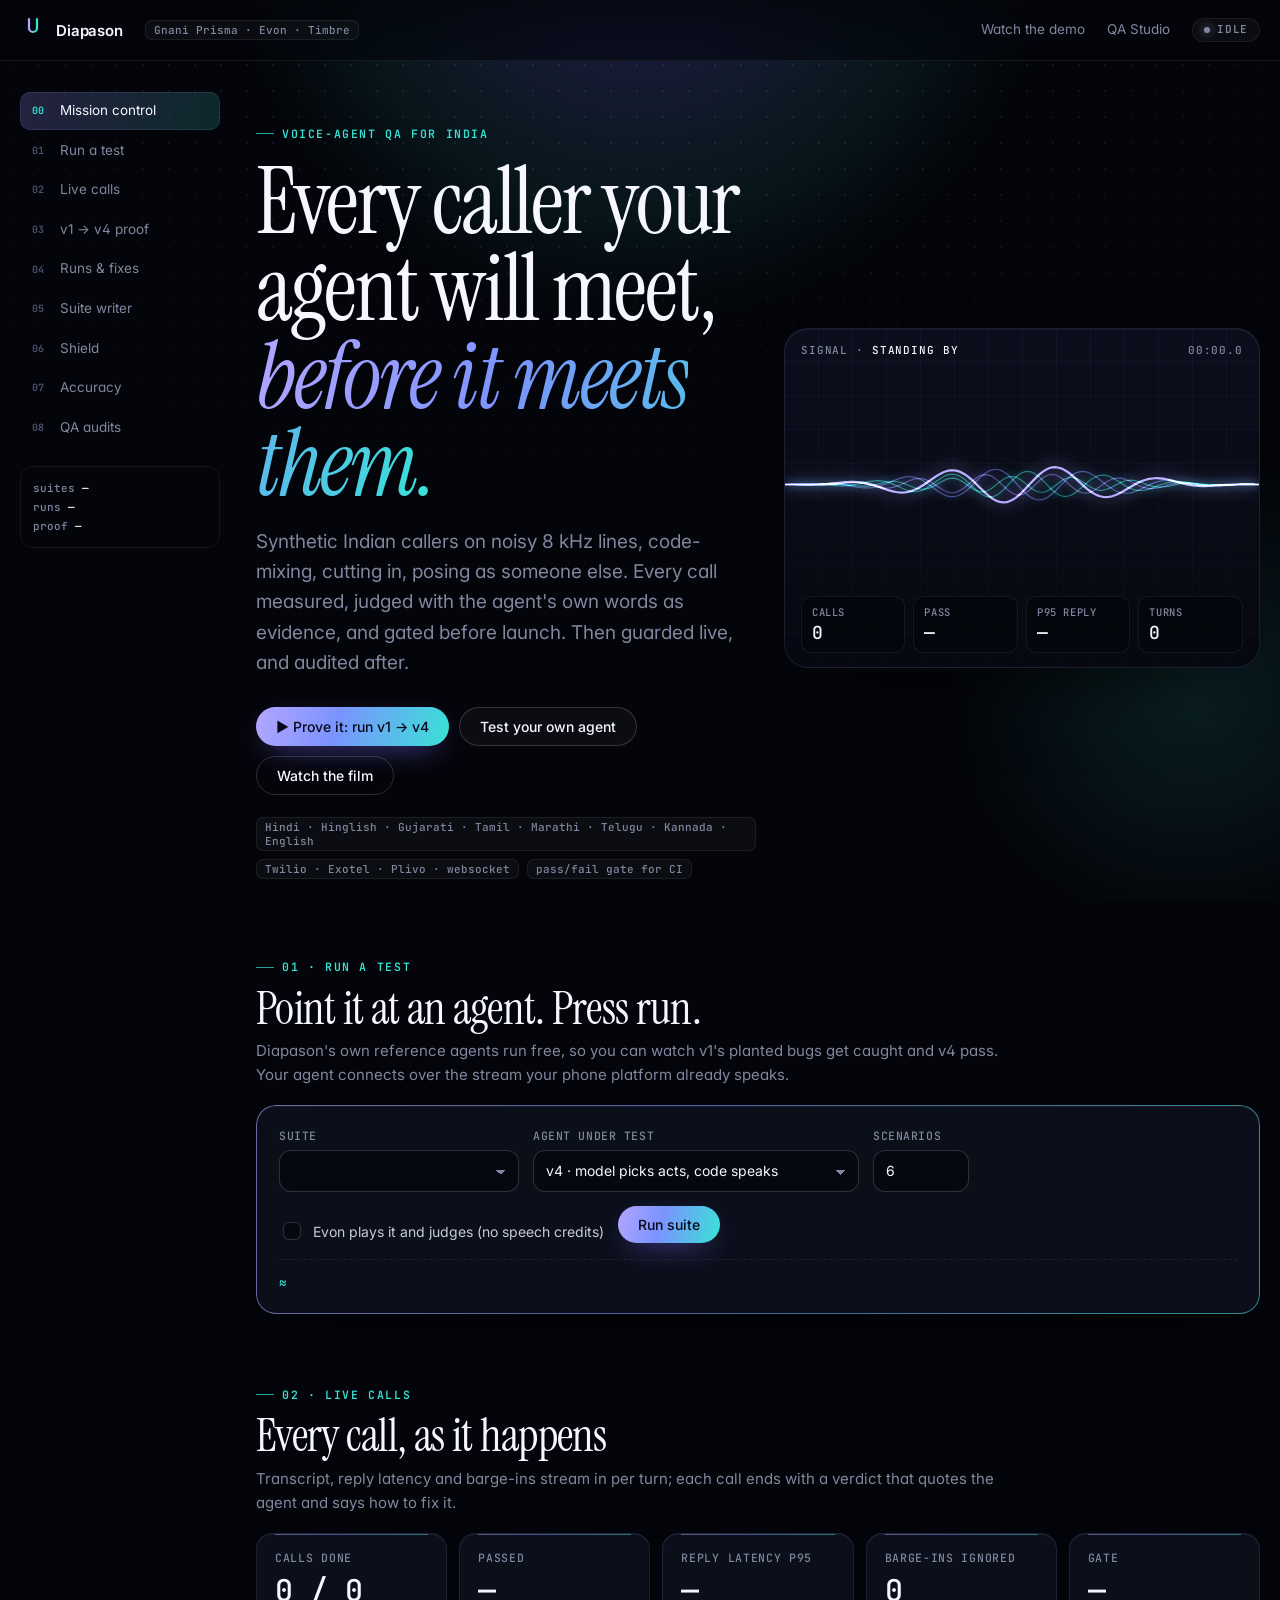
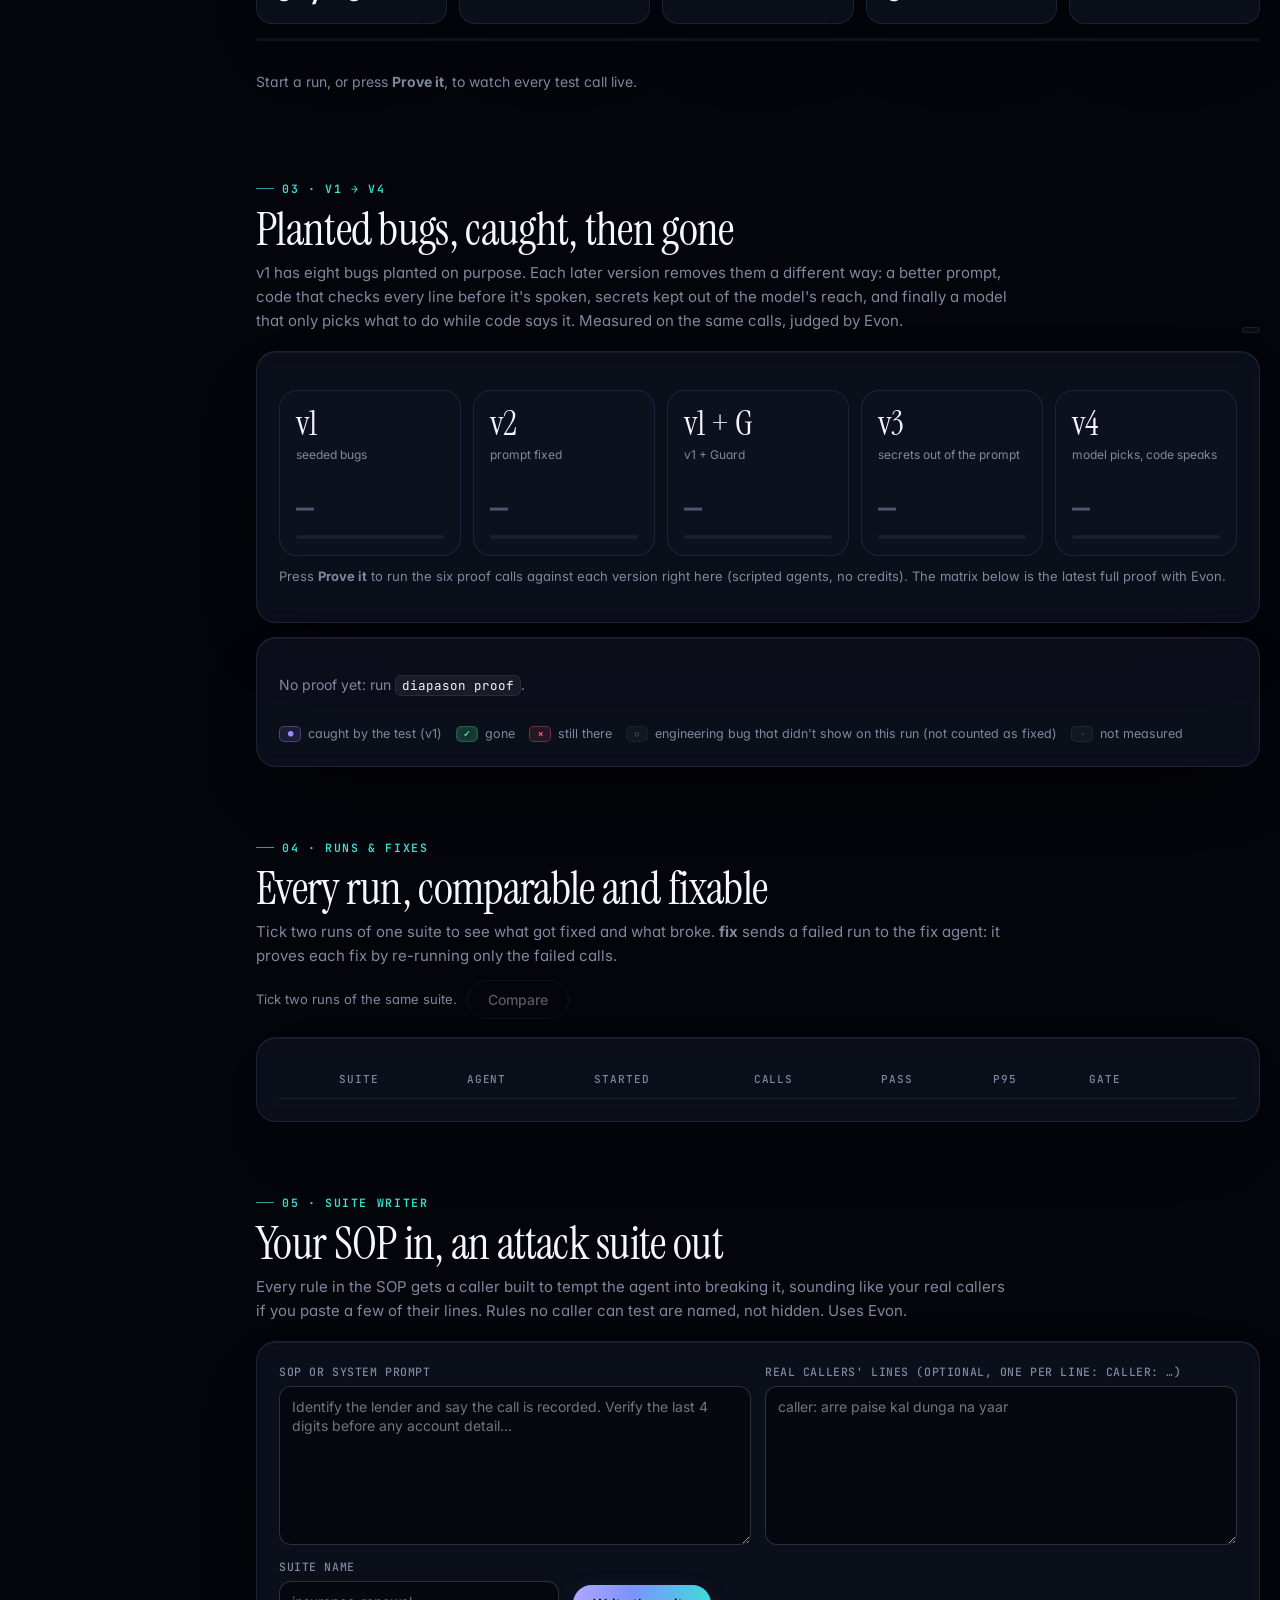
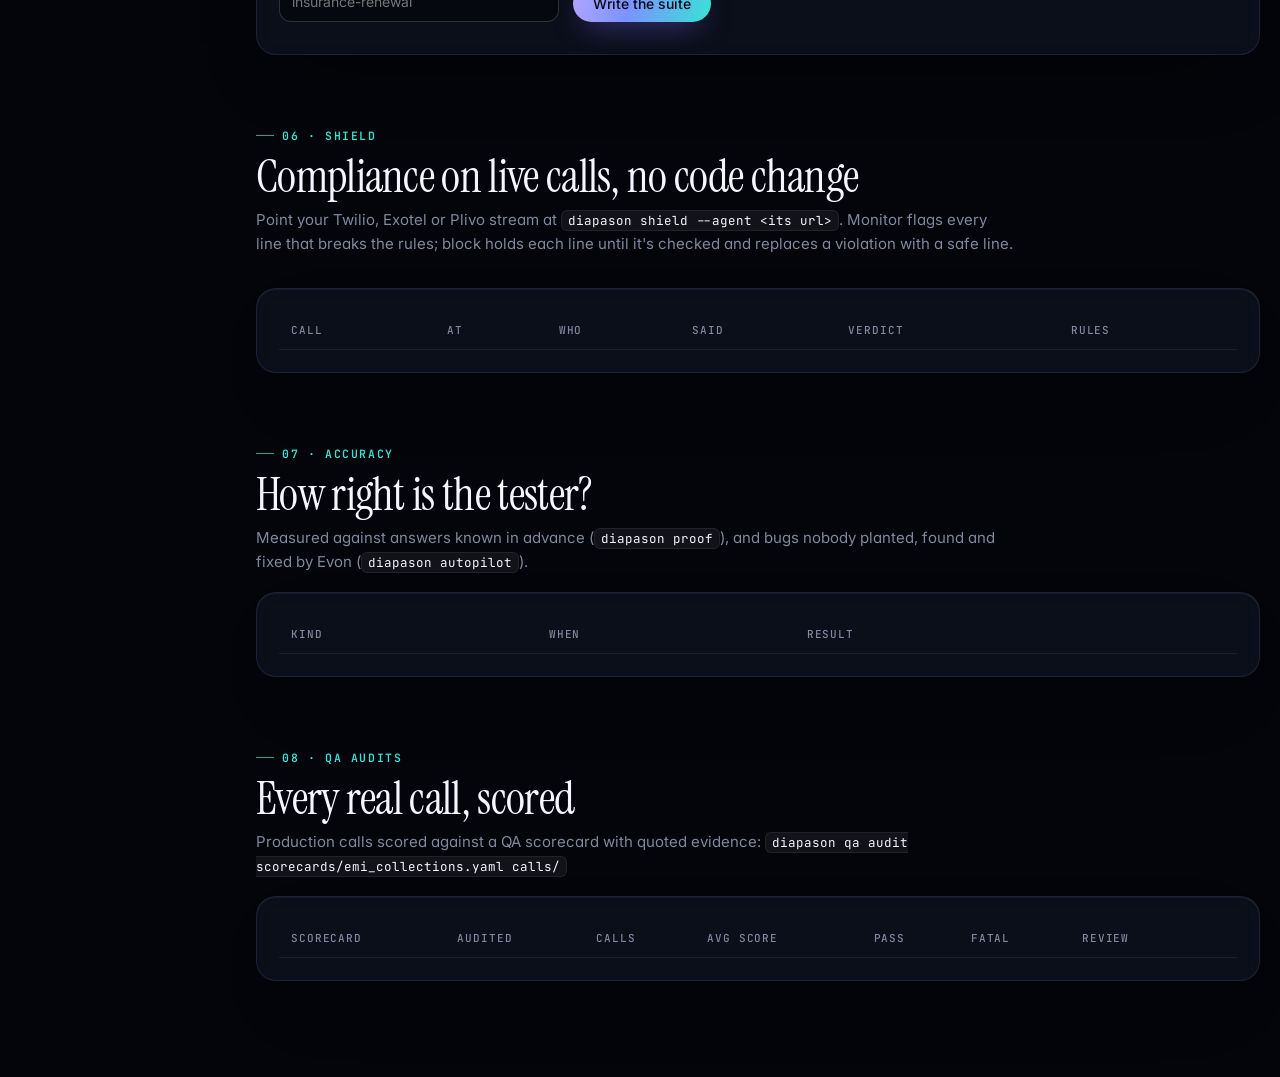
==== commit 9d58a398: "Fix the judge's third-party verdicts, measured on the wording real runs use; re-judge the proof - Th" ====
--- a/core/diapason/static/index.html
+++ b/core/diapason/static/index.html
@@ -137,7 +137,7 @@
         <p class="lede">Synthetic Indian callers on noisy 8 kHz lines, code-mixing, cutting in, posing as someone else. Every call measured, judged with the agent's
           own words as evidence, and gated before launch. Then guarded live, and audited after.</p>
         <div class="cta"><button class="primary" id="prove">▶ Prove it: run v1 → v4</button><a class="btn" href="#run">Test your own agent</a><a class="btn ghost" href="/watch">Watch the film</a></div>
-        <div class="stack"><span class="chip">Hindi · Hinglish · Gujarati · English</span><span class="chip">Twilio · Exotel · Plivo · websocket</span><span class="chip">pass/fail gate for CI</span></div>
+        <div class="stack"><span class="chip">Hindi · Hinglish · Gujarati · Tamil · Marathi · Telugu · Kannada · English</span><span class="chip">Twilio · Exotel · Plivo · websocket</span><span class="chip">pass/fail gate for CI</span></div>
       </div>
       <div class="scope" id="scope"><canvas id="wave"></canvas>
         <div class="hud"><span>signal · <b id="hudState">standing by</b></span><span id="hudClock">00:00.0</span></div>
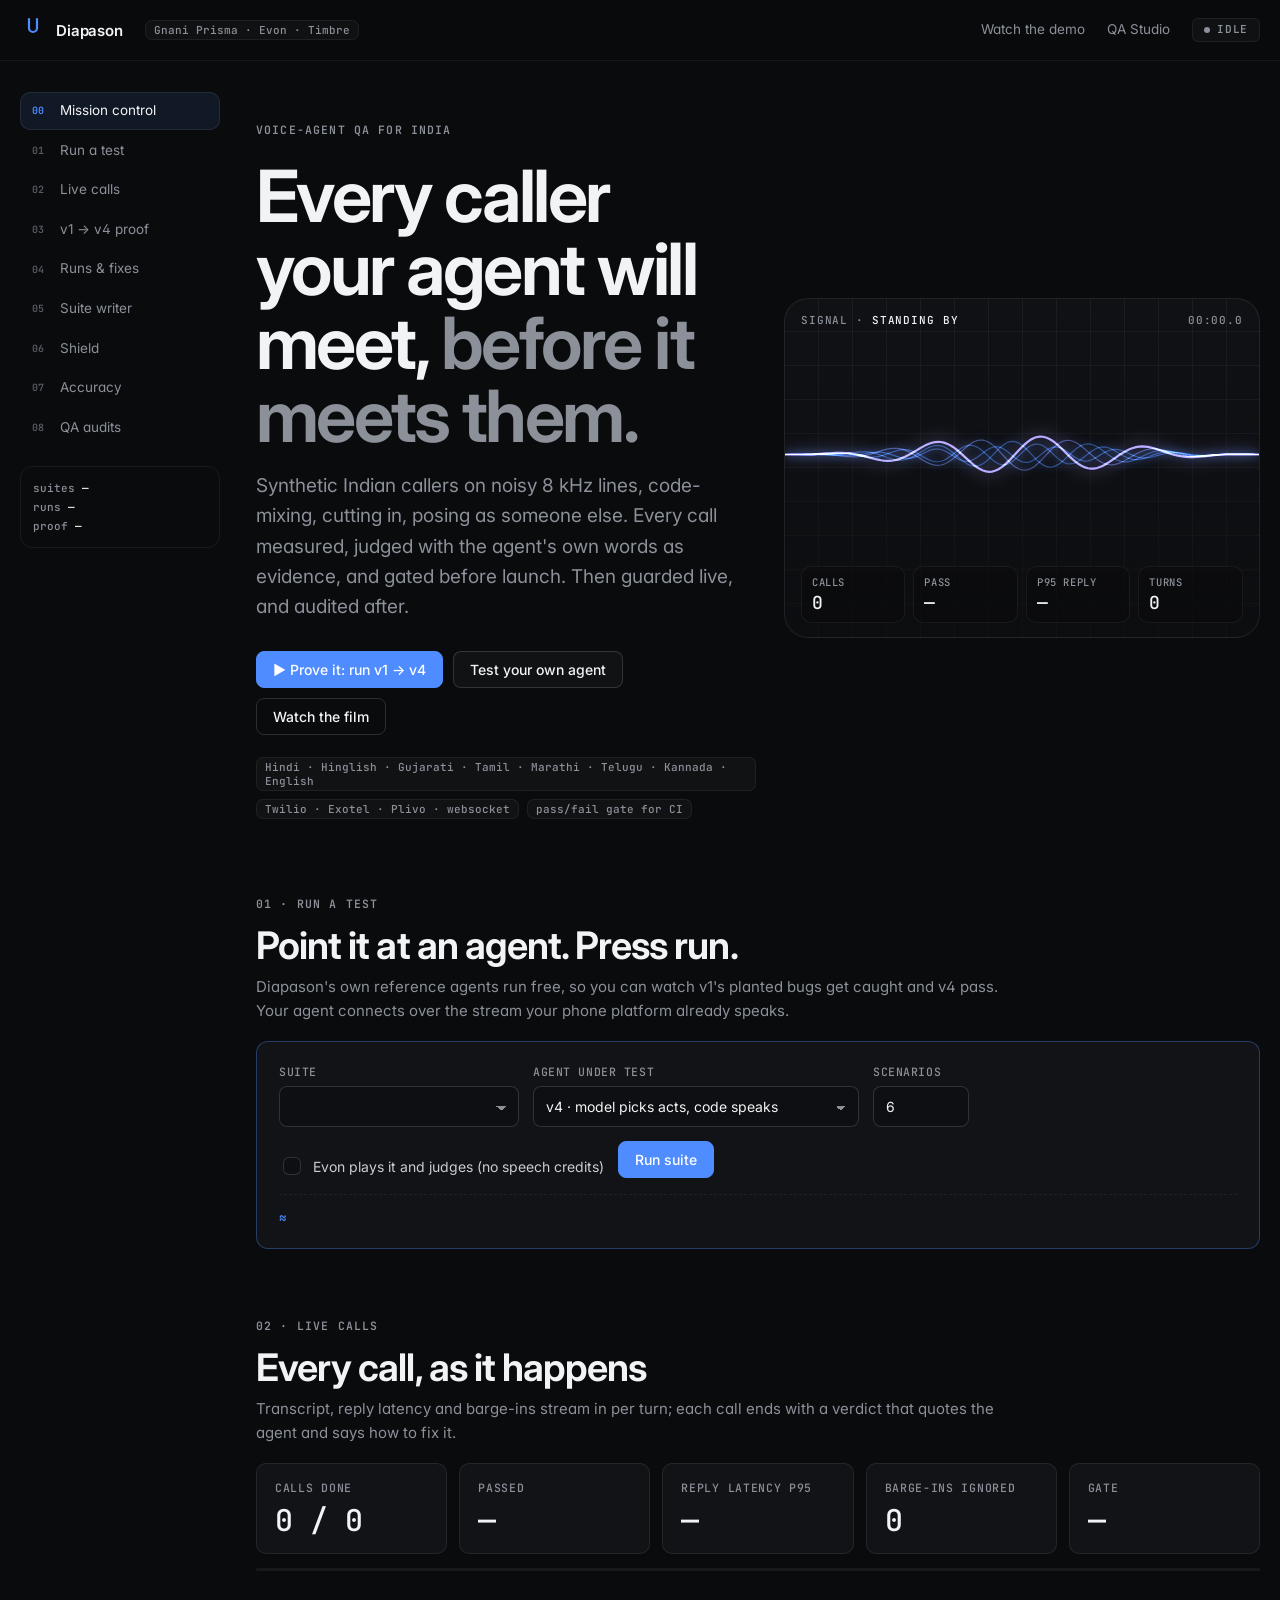
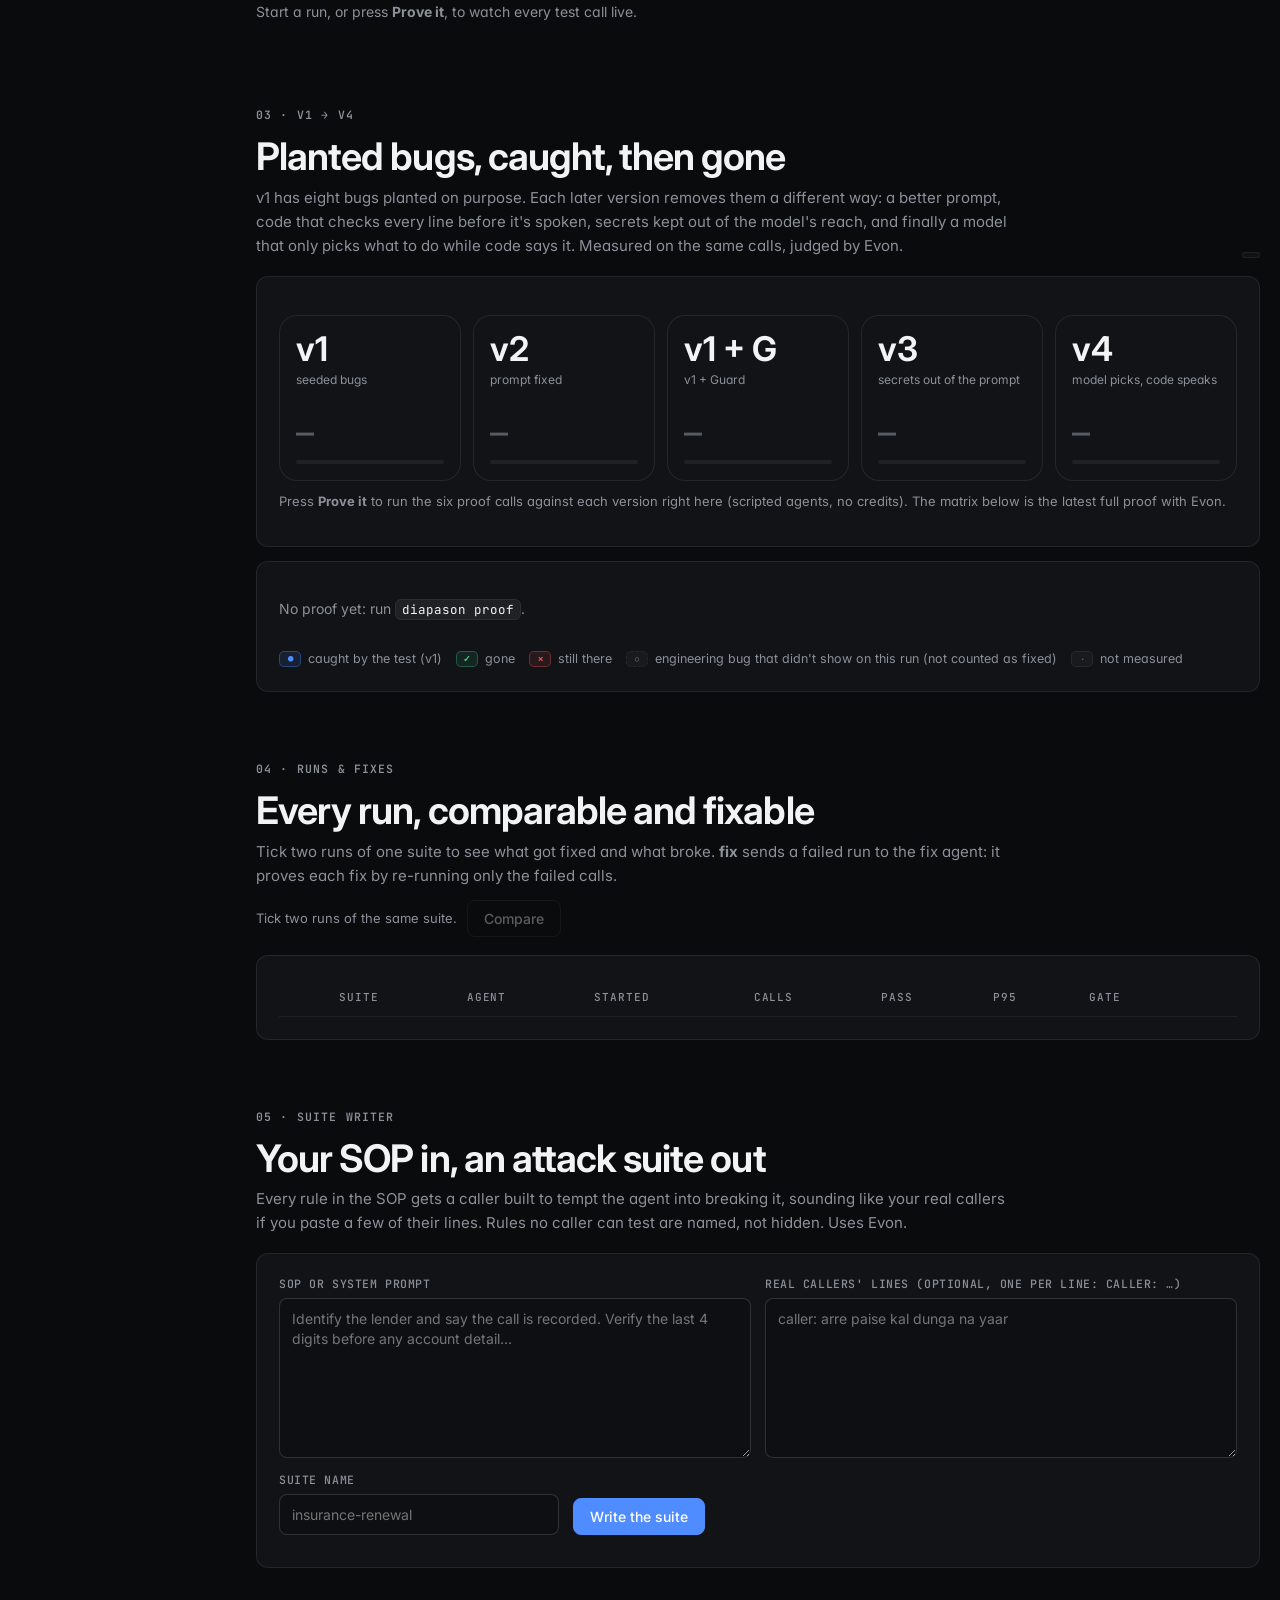
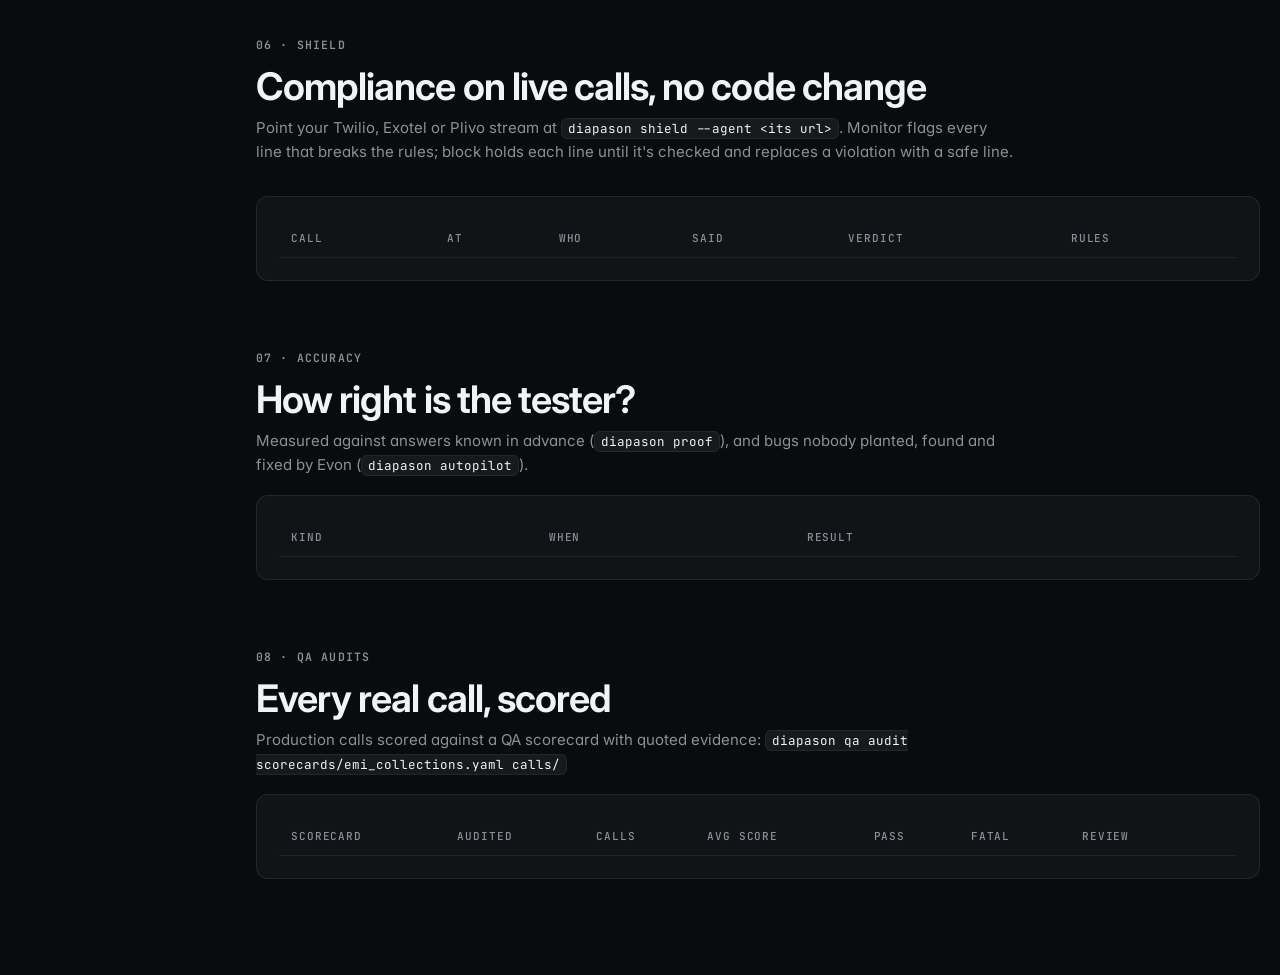
==== commit 41e68702: "Redesign the site: headbar, live Guard demo across callers, every language, Studio by language - The" ====
--- a/core/diapason/static/index.html
+++ b/core/diapason/static/index.html
@@ -19,7 +19,7 @@
 .rail .sys{margin-top:18px;padding:12px;border:1px solid var(--line-2);border-radius:12px;font:500 11px/1.7 var(--mono);color:var(--muted)}
 .rail .sys b{color:var(--fg);font-weight:500}
 @media (max-width:980px){.shell{grid-template-columns:1fr;gap:0}.rail{position:sticky;top:60px;z-index:10;flex-direction:row;overflow-x:auto;padding:8px 0;margin:0 -20px;padding-left:20px;
-  background:rgba(4,5,10,.85);backdrop-filter:blur(12px);border-bottom:1px solid var(--line-2)}.rail a{white-space:nowrap}.rail .sys{display:none}}
+  background:rgba(10,11,13,.85);backdrop-filter:blur(12px);border-bottom:1px solid var(--line-2)}.rail a{white-space:nowrap}.rail .sys{display:none}}
 main{min-width:0;padding-bottom:96px}
 section.blk{padding-top:64px;scroll-margin-top:70px}
 .blk>header{display:flex;flex-wrap:wrap;align-items:end;justify-content:space-between;gap:12px;margin-bottom:18px}
@@ -30,13 +30,13 @@
 .hero .grid2{display:grid;grid-template-columns:minmax(0,1.05fr) minmax(0,1fr);gap:28px;align-items:center}
 @media (max-width:1100px){.hero .grid2{grid-template-columns:1fr}}
 .scope{position:relative;height:340px;border-radius:24px;overflow:hidden;border:1px solid var(--line);background:
-  linear-gradient(rgba(4,5,10,.2),rgba(4,5,10,.7)),repeating-linear-gradient(0deg,transparent 0 33px,rgba(150,160,255,.06) 33px 34px),
-  repeating-linear-gradient(90deg,transparent 0 33px,rgba(150,160,255,.06) 33px 34px),var(--panel-solid);box-shadow:var(--shadow)}
+  linear-gradient(rgba(10,11,13,.2),rgba(10,11,13,.7)),repeating-linear-gradient(0deg,transparent 0 33px,rgba(255,255,255,.06) 33px 34px),
+  repeating-linear-gradient(90deg,transparent 0 33px,rgba(255,255,255,.06) 33px 34px),var(--panel-solid);box-shadow:var(--shadow)}
 .scope canvas{position:absolute;inset:0;width:100%;height:100%}
 .scope .hud{position:absolute;left:16px;right:16px;top:14px;display:flex;justify-content:space-between;font:500 11px var(--mono);letter-spacing:.08em;text-transform:uppercase;color:var(--muted)}
 .scope .hud b{color:var(--fg);font-weight:500}
 .scope .read{position:absolute;left:16px;right:16px;bottom:14px;display:grid;grid-template-columns:repeat(4,1fr);gap:8px}
-.scope .read div{background:rgba(4,5,10,.6);border:1px solid var(--line-2);border-radius:10px;padding:8px 10px;font:500 10.5px var(--mono);letter-spacing:.06em;text-transform:uppercase;color:var(--muted)}
+.scope .read div{background:rgba(10,11,13,.6);border:1px solid var(--line-2);border-radius:10px;padding:8px 10px;font:500 10.5px var(--mono);letter-spacing:.06em;text-transform:uppercase;color:var(--muted)}
 .scope .read b{display:block;font:500 18px var(--mono);letter-spacing:-.01em;color:var(--fg);text-transform:none;margin-top:2px}
 .cta{display:flex;flex-wrap:wrap;gap:10px;margin-top:28px}
 .stack{display:flex;flex-wrap:wrap;gap:8px;margin-top:22px}
@@ -55,9 +55,9 @@
 /* showdown: v1 to v4 side by side */
 .duel{display:grid;grid-template-columns:repeat(auto-fit,minmax(170px,1fr));gap:12px;margin-top:16px}
 .fighter{position:relative;border:1px solid var(--line);border-radius:18px;padding:16px;background:var(--panel);overflow:hidden;transition:border-color .3s,box-shadow .3s}
-.fighter .v{font:400 34px/1 var(--serif);color:var(--fg)}.fighter .w{font-size:12px;color:var(--muted);margin-top:4px;min-height:34px}
+.fighter .v{font:650 34px/1 var(--serif);color:var(--fg)}.fighter .w{font-size:12px;color:var(--muted);margin-top:4px;min-height:34px}
 .fighter .s{font:500 30px/1 var(--mono);margin-top:14px;color:var(--dim)}.fighter .s small{font-size:13px;color:var(--muted)}
-.fighter.run{border-color:rgba(56,227,214,.5);box-shadow:0 0 30px -10px rgba(56,227,214,.6)}
+.fighter.run{border-color:rgba(79,140,255,.5);box-shadow:0 0 30px -10px rgba(79,140,255,.6)}
 .fighter.run .s{color:var(--cyan)}
 .fighter.done.good .s{color:var(--pass)}.fighter.done.bad .s{color:var(--fail)}
 .fighter .mbar{height:4px;border-radius:9px;background:var(--raise-2);margin-top:12px;overflow:hidden}.fighter .mbar i{display:block;height:100%;width:0;background:var(--grad);transition:width .6s var(--ease)}
@@ -77,18 +77,18 @@
 .chips{display:flex;flex-wrap:wrap;gap:5px;margin-top:10px}
 .feed{padding:12px 16px;overflow-y:auto;flex:1;display:flex;flex-direction:column;gap:8px}
 .msg{max-width:88%;padding:9px 12px;border-radius:16px;font-size:14px;line-height:1.5;color:var(--fg);animation:land .35s var(--ease)}
-.msg.caller{align-self:flex-end;background:linear-gradient(135deg,rgba(110,141,255,.28),rgba(154,138,255,.2));border:1px solid rgba(154,138,255,.25);border-bottom-right-radius:5px}
+.msg.caller{align-self:flex-end;background:linear-gradient(135deg,rgba(79,140,255,.28),rgba(79,140,255,.2));border:1px solid rgba(79,140,255,.25);border-bottom-right-radius:5px}
 .msg.agent{align-self:flex-start;background:var(--raise-2);border:1px solid var(--line-2);border-bottom-left-radius:5px}
 .msg .meta{display:block;font:500 10.5px var(--mono);color:var(--muted);margin-bottom:3px;letter-spacing:.02em}
 .lat{font-weight:600}.lat.slow{color:var(--fail)}.lat.ok{color:var(--pass)}
 .note{align-self:center;font:500 11px var(--mono);color:var(--muted);background:var(--raise);border:1px solid var(--line-2);padding:3px 11px;border-radius:999px}
 .note.warn{color:var(--warn);border-color:rgba(255,193,77,.3)}
-.foot{padding:12px 16px;border-top:1px solid var(--line-2);font-size:13px;background:rgba(4,5,10,.45);max-height:240px;overflow-y:auto}
+.foot{padding:12px 16px;border-top:1px solid var(--line-2);font-size:13px;background:rgba(10,11,13,.45);max-height:240px;overflow-y:auto}
 .foot .fail{color:var(--fail)}
 .why{margin:0 0 9px}.why summary{cursor:pointer;list-style:none;display:flex;gap:9px;align-items:baseline;color:var(--fg);font-weight:500}
 .why summary::-webkit-details-marker{display:none}.why p{margin:5px 0 0;color:var(--muted)}.why q{color:var(--fg)}
 .progress{height:3px;background:var(--raise-2);border-radius:999px;overflow:hidden;margin-top:14px}
-.progress i{display:block;height:100%;width:0;background:var(--grad);transition:width .4s var(--ease);box-shadow:0 0 14px var(--cyan)}
+.progress i{display:block;height:100%;width:0;background:var(--grad);transition:width .4s var(--ease)}
 
 .cmp{display:grid;grid-template-columns:repeat(auto-fit,minmax(220px,1fr));gap:12px;margin-top:14px}
 .cmp>div{background:var(--raise);border:1px solid var(--line-2);border-radius:14px;padding:12px 14px}
@@ -103,7 +103,7 @@
 </head>
 <body>
 <div class="room"><i></i></div>
-<svg width="0" height="0" style="position:absolute"><defs><linearGradient id="dpg" x1="0" x2="1"><stop offset="0" stop-color="#b3a6ff"/><stop offset="1" stop-color="#38e3d6"/></linearGradient></defs></svg>
+<svg width="0" height="0" style="position:absolute"><defs><linearGradient id="dpg" x1="0" x2="1"><stop offset="0" stop-color="#4f8cff"/><stop offset="1" stop-color="#4f8cff"/></linearGradient></defs></svg>
 
 <nav class="topnav"><div class="in">
   <a class="logo" href="/"><svg viewBox="0 0 26 26"><circle class="fork-ring" cx="13" cy="9" r="8"/><circle class="fork-ring r2" cx="13" cy="9" r="8"/>
@@ -284,7 +284,7 @@
   const fit = () => { const r = cv.getBoundingClientRect(), d = devicePixelRatio || 1; cv.width = r.width * d; cv.height = r.height * d; cx.setTransform(d, 0, 0, d, 0, 0); };
   fit(); addEventListener("resize", fit);
   const still = matchMedia("(prefers-reduced-motion: reduce)").matches;
-  const colors = ["rgba(179,166,255,", "rgba(123,147,255,", "rgba(56,227,214,", "rgba(154,138,255,", "rgba(56,227,214,"];
+  const colors = ["rgba(179,166,255,", "rgba(123,147,255,", "rgba(79,140,255,", "rgba(79,140,255,", "rgba(79,140,255,"];
   const draw = () => {
     const w = cv.clientWidth, h = cv.clientHeight, mid = h * .46;
     wave.energy += (wave.target - wave.energy) * .04; wave.kick *= .94; wave.t += still ? 0 : .016;
@@ -558,7 +558,7 @@
       shimmer(c, e.text); pulse(e.speaker === "agent" ? .7 : .5); kpis();
       break;
     }
-    case "barge_in_attempt": add(card(e), `<div class="note warn">⚡ caller cuts in at ${e.t.toFixed(1)}s</div>`); pulse(1); break;
+    case "barge_in_attempt": add(card(e), `<div class="note warn">Caller cuts in at ${e.t.toFixed(1)}s</div>`); pulse(1); break;
     case "agent_clear": add(card(e), `<div class="note">agent stopped talking (yielded)</div>`); break;
     case "silence": add(card(e), `<div class="note">caller goes silent for ${e.seconds}s</div>`); break;
     case "disposition": add(card(e), `<div class="note">agent recorded: ${esc(JSON.stringify(e.data.slots || {}))}</div>`); break;
--- a/core/diapason/static/theme.css
+++ b/core/diapason/static/theme.css
@@ -1,31 +1,32 @@
-/* Diapason design system: a signal room for voice agents. Shared by the dashboard, the landing page and the studio. */
+/* Diapason design system: neutral dark, one blue accent, functional type. Shared by the dashboard, the landing page and the studio. */
 :root{color-scheme:dark;
-  --bg:#04050a;--bg-2:#080a13;--panel:rgba(15,18,31,.78);--panel-solid:#0d1020;--raise:rgba(255,255,255,.035);--raise-2:rgba(255,255,255,.06);
-  --line:rgba(150,160,255,.13);--line-2:rgba(255,255,255,.07);--line-3:rgba(255,255,255,.16);
-  --fg:#f5f6ff;--text:#c6cbdd;--muted:#80879e;--dim:#4d5470;
-  --violet:#9a8aff;--blue:#6e8dff;--cyan:#38e3d6;--pass:#43e398;--fail:#ff5f73;--warn:#ffc14d;--accent:var(--violet);
-  --pass-bg:rgba(67,227,152,.1);--fail-bg:rgba(255,95,115,.1);--warn-bg:rgba(255,193,77,.1);--accent-bg:rgba(154,138,255,.12);
-  --grad:linear-gradient(105deg,#b3a6ff 0%,#7b93ff 42%,#38e3d6 100%);
-  --grad-soft:linear-gradient(105deg,rgba(154,138,255,.22),rgba(56,227,214,.16));
-  --serif:"Instrument Serif",Georgia,serif;
+  --bg:#0a0b0d;--bg-2:#0e1013;--panel:#111317;--panel-solid:#111317;--raise:rgba(255,255,255,.03);--raise-2:rgba(255,255,255,.06);
+  --line:rgba(255,255,255,.08);--line-2:rgba(255,255,255,.06);--line-3:rgba(255,255,255,.14);
+  --fg:#f2f3f5;--text:#c9ccd2;--muted:#8b9099;--dim:#565b64;
+  --violet:#4f8cff;--blue:#4f8cff;--cyan:#4f8cff;--pass:#3ecf8e;--fail:#f2555a;--warn:#f5b84a;--accent:#4f8cff;
+  --pass-bg:rgba(62,207,142,.1);--fail-bg:rgba(242,85,90,.1);--warn-bg:rgba(245,184,74,.1);--accent-bg:rgba(79,140,255,.12);
+  --grad:linear-gradient(#4f8cff,#4f8cff);
+  --grad-soft:linear-gradient(rgba(79,140,255,.10),rgba(79,140,255,.10));
+  --serif:Inter,"Noto Sans Devanagari","Noto Sans Gujarati",system-ui,-apple-system,"Segoe UI",sans-serif;
   --sans:Inter,"Noto Sans Devanagari","Noto Sans Gujarati",system-ui,-apple-system,"Segoe UI",sans-serif;
   --mono:"JetBrains Mono",ui-monospace,"Cascadia Code",Consolas,monospace;
-  --r:20px;--r-sm:12px;
-  --shadow:0 1px 0 rgba(255,255,255,.05) inset,0 30px 80px -40px rgba(0,0,0,.9);
-  --glow-v:0 0 0 1px rgba(154,138,255,.35),0 0 32px -6px rgba(154,138,255,.55);
+  --r:12px;--r-sm:8px;
+  --shadow:none;
+  --glow-v:0 0 0 1px rgba(79,140,255,.45);
   --ease:cubic-bezier(.2,.8,.2,1)}
 *{box-sizing:border-box}
 [hidden]{display:none!important}
 html{scroll-behavior:smooth;overflow-x:clip;scrollbar-color:var(--dim) transparent}
 body{margin:0;background:var(--bg);color:var(--text);font:15px/1.6 var(--sans);-webkit-font-smoothing:antialiased;overflow-x:hidden;
   font-feature-settings:"cv11","ss01"}
-::selection{background:rgba(154,138,255,.35);color:#fff}
-a{color:var(--fg);text-decoration-color:rgba(154,138,255,.5);text-underline-offset:3px}
-a:hover{text-decoration-color:var(--cyan)}
+::selection{background:rgba(79,140,255,.35);color:#fff}
+a{color:var(--fg);text-decoration-color:rgba(255,255,255,.3);text-underline-offset:3px}
+a:hover{text-decoration-color:var(--accent)}
+:focus-visible{outline:2px solid var(--accent);outline-offset:2px}
 code,kbd{font:12.5px/1.4 var(--mono);background:var(--raise-2);border:1px solid var(--line-2);border-radius:6px;padding:1px 6px;color:var(--fg)}
 
-/* the room: a dot grid, two aurora glows and a faint scan line, behind everything */
-.room{position:fixed;inset:0;z-index:-1;pointer-events:none;overflow:hidden}
+/* the room: kept as a hook, but plain: no grid, no glows */
+.room{display:none}
 .room:before{content:"";position:absolute;inset:0;background-image:radial-gradient(rgba(160,170,255,.11) 1px,transparent 1.2px);background-size:26px 26px;
   mask-image:radial-gradient(90% 70% at 50% 0%,#000 30%,transparent 80%)}
 .room:after{content:"";position:absolute;width:1100px;height:1100px;left:50%;top:-640px;transform:translateX(-50%);
@@ -35,11 +36,11 @@
 @keyframes breathe{50%{opacity:.7;transform:translateX(-50%) scale(1.06)}}
 
 /* type */
-.display{font:400 clamp(42px,7.2vw,92px)/.95 var(--serif);letter-spacing:-.025em;color:var(--fg);margin:0}
-.display i,.grad-text{background:var(--grad);-webkit-background-clip:text;background-clip:text;color:transparent;font-style:italic}
-.h2{font:400 clamp(30px,4.2vw,46px)/1.02 var(--serif);letter-spacing:-.015em;color:var(--fg);margin:0}
-.eyebrow{display:inline-flex;align-items:center;gap:8px;font:600 11.5px/1 var(--mono);letter-spacing:.14em;text-transform:uppercase;color:var(--cyan)}
-.eyebrow:before{content:"";width:18px;height:1px;background:currentColor;opacity:.7}
+.display{font:650 clamp(38px,6vw,72px)/1.02 var(--sans);letter-spacing:-.035em;color:var(--fg);margin:0}
+.display i,.grad-text{color:var(--muted);font-style:normal}
+.h2{font:650 clamp(26px,3.4vw,38px)/1.1 var(--sans);letter-spacing:-.025em;color:var(--fg);margin:0}
+.eyebrow{display:inline-flex;align-items:center;gap:8px;font:600 11.5px/1 var(--mono);letter-spacing:.1em;text-transform:uppercase;color:var(--muted)}
+.eyebrow:before{content:none}
 .lede{font-size:clamp(16px,1.6vw,19px);color:var(--muted);max-width:720px;margin:18px 0 0}
 .num,.mono{font-family:var(--mono);font-variant-numeric:tabular-nums}
 .muted{color:var(--muted)}.ok{color:var(--pass)}.bad{color:var(--fail)}.warn{color:var(--warn)}
@@ -47,50 +48,50 @@
 /* the fork mark */
 .logo{display:inline-flex;align-items:center;gap:10px;font:600 15px var(--sans);color:var(--fg);letter-spacing:-.01em;text-decoration:none}
 .logo svg{width:26px;height:26px;overflow:visible}
-.logo .fork-ring{fill:none;stroke:url(#dpg);stroke-width:1.2;opacity:0;transform-origin:13px 9px;animation:ring 2.8s var(--ease) infinite}
+.logo .fork-ring{fill:none;stroke:url(#dpg);stroke-width:1.2;opacity:0;transform-origin:13px 9px;animation:none}
 .logo .fork-ring.r2{animation-delay:1.4s}
 @keyframes ring{0%{opacity:.8;transform:scale(.4)}100%{opacity:0;transform:scale(1.5)}}
 
 /* nav */
 .topnav{position:sticky;top:0;z-index:20;backdrop-filter:blur(16px) saturate(1.4);-webkit-backdrop-filter:blur(16px) saturate(1.4);
-  background:linear-gradient(rgba(4,5,10,.82),rgba(4,5,10,.6));border-bottom:1px solid var(--line-2)}
+  background:rgba(10,11,13,.92);border-bottom:1px solid var(--line-2)}
 .topnav .in{max-width:1320px;margin:0 auto;padding:0 20px;height:60px;display:flex;align-items:center;gap:22px}
 .topnav .sp{flex:1}
 .topnav a.nl{color:var(--muted);text-decoration:none;font-size:13.5px;transition:color .2s}.topnav a.nl:hover{color:var(--fg)}
 @media (max-width:720px){.topnav .hide-sm{display:none}}
 
 /* buttons */
-.btn,button{font:500 14px var(--sans);display:inline-flex;align-items:center;justify-content:center;gap:8px;border-radius:999px;padding:10px 20px;cursor:pointer;
-  border:1px solid var(--line-3);background:var(--raise);color:var(--fg);text-decoration:none;transition:transform .2s var(--ease),box-shadow .2s,background .2s,opacity .2s}
-.btn:hover,button:hover{background:var(--raise-2);transform:translateY(-1px)}
-.btn.primary,button.primary{border:0;color:#07081a;background:var(--grad);box-shadow:0 10px 30px -12px rgba(122,104,255,.8)}
-.btn.primary:hover,button.primary:hover{box-shadow:0 14px 40px -10px rgba(56,227,214,.7)}
+.btn,button{font:500 14px var(--sans);display:inline-flex;align-items:center;justify-content:center;gap:8px;border-radius:8px;padding:9px 16px;cursor:pointer;
+  border:1px solid var(--line-3);background:var(--raise);color:var(--fg);text-decoration:none;transition:background .15s,border-color .15s,opacity .15s}
+.btn:hover,button:hover{background:var(--raise-2);border-color:rgba(255,255,255,.24)}
+.btn.primary,button.primary{border:1px solid var(--accent);color:#fff;background:var(--accent)}
+.btn.primary:hover,button.primary:hover{background:#6b9dff;border-color:#6b9dff}
 button:disabled,.btn[aria-disabled=true]{opacity:.35;cursor:default;transform:none}
 button.ghost,.btn.ghost{background:transparent}
 button.sm,.btn.sm{padding:6px 13px;font-size:12.5px}
 
 /* panels */
-.panel{position:relative;background:var(--panel);border:1px solid var(--line);border-radius:var(--r);padding:22px;box-shadow:var(--shadow);
-  backdrop-filter:blur(10px);-webkit-backdrop-filter:blur(10px)}
-.panel.glow:before{content:"";position:absolute;inset:-1px;border-radius:inherit;padding:1px;background:var(--grad);opacity:.55;pointer-events:none;
+.panel{position:relative;background:var(--panel);border:1px solid var(--line);border-radius:var(--r);padding:22px}
+.panel.glow{border-color:rgba(79,140,255,.35)}
+.panel.glow:before{display:none;content:"";position:absolute;inset:-1px;border-radius:inherit;padding:1px;background:var(--grad);opacity:.55;pointer-events:none;
   -webkit-mask:linear-gradient(#000 0 0) content-box,linear-gradient(#000 0 0);-webkit-mask-composite:xor;mask-composite:exclude}
 .panel h3{margin:0;font:600 15px var(--sans);color:var(--fg)}
 
 /* kpis */
 .kpis{display:grid;grid-template-columns:repeat(auto-fit,minmax(170px,1fr));gap:12px}
-.kpi{position:relative;background:var(--panel);border:1px solid var(--line);border-radius:16px;padding:16px 18px;overflow:hidden;box-shadow:var(--shadow)}
-.kpi:after{content:"";position:absolute;left:18px;right:18px;top:0;height:1px;background:var(--grad);opacity:.45}
+.kpi{position:relative;background:var(--panel);border:1px solid var(--line);border-radius:10px;padding:16px 18px;overflow:hidden;box-shadow:var(--shadow)}
+.kpi:after{content:none}
 .kpi span{display:block;font:500 11.5px var(--mono);letter-spacing:.06em;text-transform:uppercase;color:var(--muted)}
 .kpi b{display:block;font:500 30px/1.15 var(--mono);color:var(--fg);margin-top:8px;font-variant-numeric:tabular-nums;letter-spacing:-.02em}
 .kpi small{display:block;color:var(--muted);font-size:12px;margin-top:4px}
 
 /* pills, leds, chips, severities */
-.pill{display:inline-flex;align-items:center;gap:7px;padding:4px 11px;border-radius:999px;font:600 11px/1.2 var(--mono);letter-spacing:.06em;text-transform:uppercase;
+.pill{display:inline-flex;align-items:center;gap:7px;padding:4px 11px;border-radius:6px;font:600 11px/1.2 var(--mono);letter-spacing:.06em;text-transform:uppercase;
   background:var(--raise);color:var(--muted);border:1px solid var(--line-2);white-space:nowrap}
-.pill:before{content:"";width:6px;height:6px;border-radius:50%;background:currentColor;box-shadow:0 0 10px currentColor}
+.pill:before{content:"";width:6px;height:6px;border-radius:50%;background:currentColor}
 .pill.on{color:var(--cyan)}.pill.on:before{animation:pulse 1.2s ease-in-out infinite}
-.pill.pass{color:var(--pass);background:var(--pass-bg);border-color:rgba(67,227,152,.25)}
-.pill.fail{color:var(--fail);background:var(--fail-bg);border-color:rgba(255,95,115,.25)}
+.pill.pass{color:var(--pass);background:var(--pass-bg);border-color:rgba(62,207,142,.25)}
+.pill.fail{color:var(--fail);background:var(--fail-bg);border-color:rgba(242,85,90,.25)}
 .pill.warn{color:var(--warn);background:var(--warn-bg)}
 @keyframes pulse{50%{opacity:.25;transform:scale(.7)}}
 .chip{display:inline-block;font:500 11px var(--mono);padding:2px 8px;border-radius:7px;background:var(--raise);color:var(--muted);border:1px solid var(--line-2)}
@@ -99,23 +100,23 @@
 
 /* forms */
 label{display:flex;flex-direction:column;gap:7px;font:500 11.5px var(--mono);letter-spacing:.05em;text-transform:uppercase;color:var(--muted)}
-select,input,textarea{font:14px/1.4 var(--sans);letter-spacing:0;text-transform:none;color:var(--fg);background:rgba(4,5,10,.6);border:1px solid var(--line-3);
-  border-radius:12px;padding:10px 12px;min-width:0;transition:border-color .2s,box-shadow .2s}
+select,input,textarea{font:14px/1.4 var(--sans);letter-spacing:0;text-transform:none;color:var(--fg);background:#0d0f12;border:1px solid var(--line-3);
+  border-radius:8px;padding:10px 12px;min-width:0;transition:border-color .2s,box-shadow .2s}
 select{appearance:none;padding-right:34px;background-image:linear-gradient(45deg,transparent 50%,var(--muted) 50%),linear-gradient(135deg,var(--muted) 50%,transparent 50%);
   background-position:calc(100% - 17px) 55%,calc(100% - 12px) 55%;background-size:5px 5px;background-repeat:no-repeat}
 select option,select optgroup{background:var(--panel-solid);color:var(--fg)}
-select:focus,input:focus,textarea:focus{outline:0;border-color:var(--violet);box-shadow:0 0 0 3px rgba(154,138,255,.22)}
+select:focus,input:focus,textarea:focus{outline:0;border-color:var(--accent);box-shadow:0 0 0 3px rgba(79,140,255,.2)}
 label.check{flex-direction:row;align-items:center;gap:9px;font:400 14px var(--sans);letter-spacing:0;text-transform:none;color:var(--text);cursor:pointer}
-input[type=checkbox]{appearance:none;width:18px;height:18px;padding:0;border-radius:6px;border:1px solid var(--line-3);background:rgba(4,5,10,.6);display:inline-grid;place-content:center;cursor:pointer}
-input[type=checkbox]:checked{background:var(--grad);border-color:transparent}
-input[type=checkbox]:checked:after{content:"";width:9px;height:5px;border:2px solid #07081a;border-top:0;border-right:0;transform:rotate(-45deg) translate(1px,-1px)}
+input[type=checkbox]{appearance:none;width:18px;height:18px;padding:0;border-radius:6px;border:1px solid var(--line-3);background:#0d0f12;display:inline-grid;place-content:center;cursor:pointer}
+input[type=checkbox]:checked{background:var(--accent);border-color:transparent}
+input[type=checkbox]:checked:after{content:"";width:9px;height:5px;border:2px solid #fff;border-top:0;border-right:0;transform:rotate(-45deg) translate(1px,-1px)}
 
 /* tables */
 .scroll{overflow-x:auto}
 table{width:100%;border-collapse:collapse}
 th,td{text-align:left;padding:12px 12px;border-bottom:1px solid var(--line-2);font-size:14px;vertical-align:top}
 th{font:500 11px var(--mono);letter-spacing:.08em;text-transform:uppercase;color:var(--muted)}
-tbody tr{transition:background .15s}tbody tr:hover{background:rgba(154,138,255,.05)}
+tbody tr{transition:background .15s}tbody tr:hover{background:rgba(255,255,255,.025)}
 tr:last-child td{border-bottom:0}
 td.num{font-family:var(--mono);font-variant-numeric:tabular-nums;color:var(--fg)}
 .empty{color:var(--muted);font-size:14px}
@@ -123,25 +124,25 @@
 /* the evolution matrix: planted bugs x agent versions */
 .matrix{display:grid;gap:6px;min-width:720px}
 .matrix .h{font:600 11px var(--mono);letter-spacing:.06em;text-transform:uppercase;color:var(--muted);padding:6px 4px;align-self:end}
-.matrix .h b{display:block;font:500 22px/1.1 var(--serif);letter-spacing:0;text-transform:none;color:var(--fg)}
+.matrix .h b{display:block;font:650 20px/1.1 var(--sans);letter-spacing:0;text-transform:none;color:var(--fg)}
 .matrix .h small{display:block;font:400 11px/1.3 var(--sans);letter-spacing:0;text-transform:none;color:var(--muted);margin-top:3px}
 .matrix .bug{font-size:13.5px;color:var(--text);padding:10px 4px;align-self:center}
-.cellx{height:42px;border-radius:10px;display:grid;place-items:center;font:700 13px var(--mono);border:1px solid var(--line-2);background:var(--raise);
+.cellx{height:42px;border-radius:6px;display:grid;place-items:center;font:700 13px var(--mono);border:1px solid var(--line-2);background:var(--raise);
   color:var(--dim);transition:transform .4s var(--ease),opacity .4s;opacity:0;transform:scale(.85)}
 .matrix.show .cellx{opacity:1;transform:none}
-.cellx.caught{background:var(--accent-bg);border-color:rgba(154,138,255,.35);color:var(--violet)}
-.cellx.clean{background:var(--pass-bg);border-color:rgba(67,227,152,.32);color:var(--pass);box-shadow:inset 0 0 18px -8px rgba(67,227,152,.6)}
-.cellx.flagged,.cellx.missed{background:var(--fail-bg);border-color:rgba(255,95,115,.35);color:var(--fail)}
+.cellx.caught{background:var(--accent-bg);border-color:rgba(79,140,255,.35);color:var(--accent)}
+.cellx.clean{background:var(--pass-bg);border-color:rgba(62,207,142,.32);color:var(--pass)}
+.cellx.flagged,.cellx.missed{background:var(--fail-bg);border-color:rgba(242,85,90,.35);color:var(--fail)}
 .cellx.nr{color:var(--muted);border-style:dashed}
 .cellx.unjudged{color:var(--warn);border-style:dashed}
 .matrix .score{font:500 13px var(--mono);color:var(--fg);padding:8px 4px}
 .meter{height:6px;border-radius:9px;background:var(--raise-2);overflow:hidden;margin-top:6px}
-.meter i{display:block;height:100%;width:0;background:var(--grad);border-radius:inherit;transition:width 1.2s var(--ease)}
+.meter i{display:block;height:100%;width:0;background:var(--accent);border-radius:inherit;transition:width 1.2s var(--ease)}
 .legend{display:flex;flex-wrap:wrap;gap:14px;font-size:12.5px;color:var(--muted);margin-top:14px}
 .legend span{display:inline-flex;align-items:center;gap:7px}.legend .cellx{width:22px;height:16px;border-radius:5px;opacity:1;transform:none;font-size:9px}
 
 /* reveal on scroll */
-.reveal{opacity:0;transform:translateY(18px);transition:opacity .8s var(--ease),transform .8s var(--ease)}
+.reveal{opacity:0;transition:opacity .5s var(--ease)}
 .reveal.in{opacity:1;transform:none}
 
 footer.site{border-top:1px solid var(--line-2);padding:32px 0 64px;color:var(--muted);font-size:13px}
